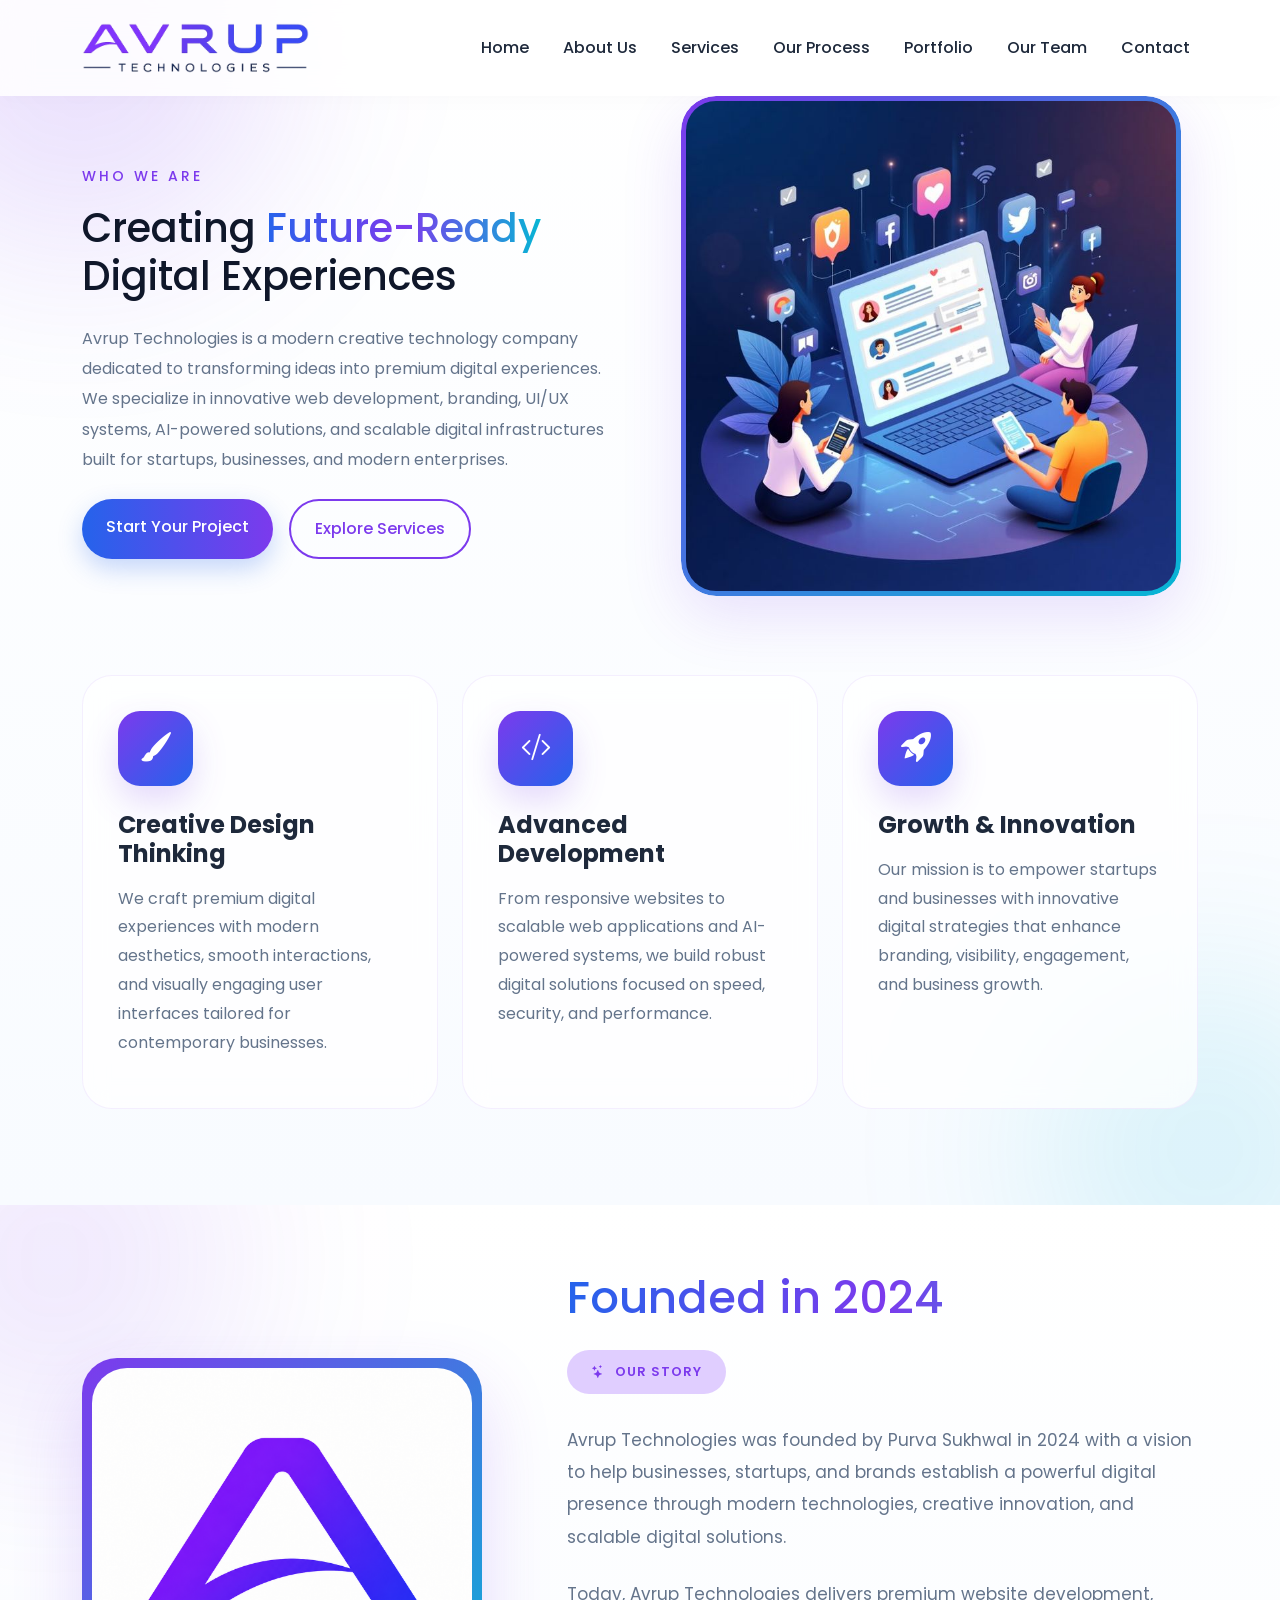
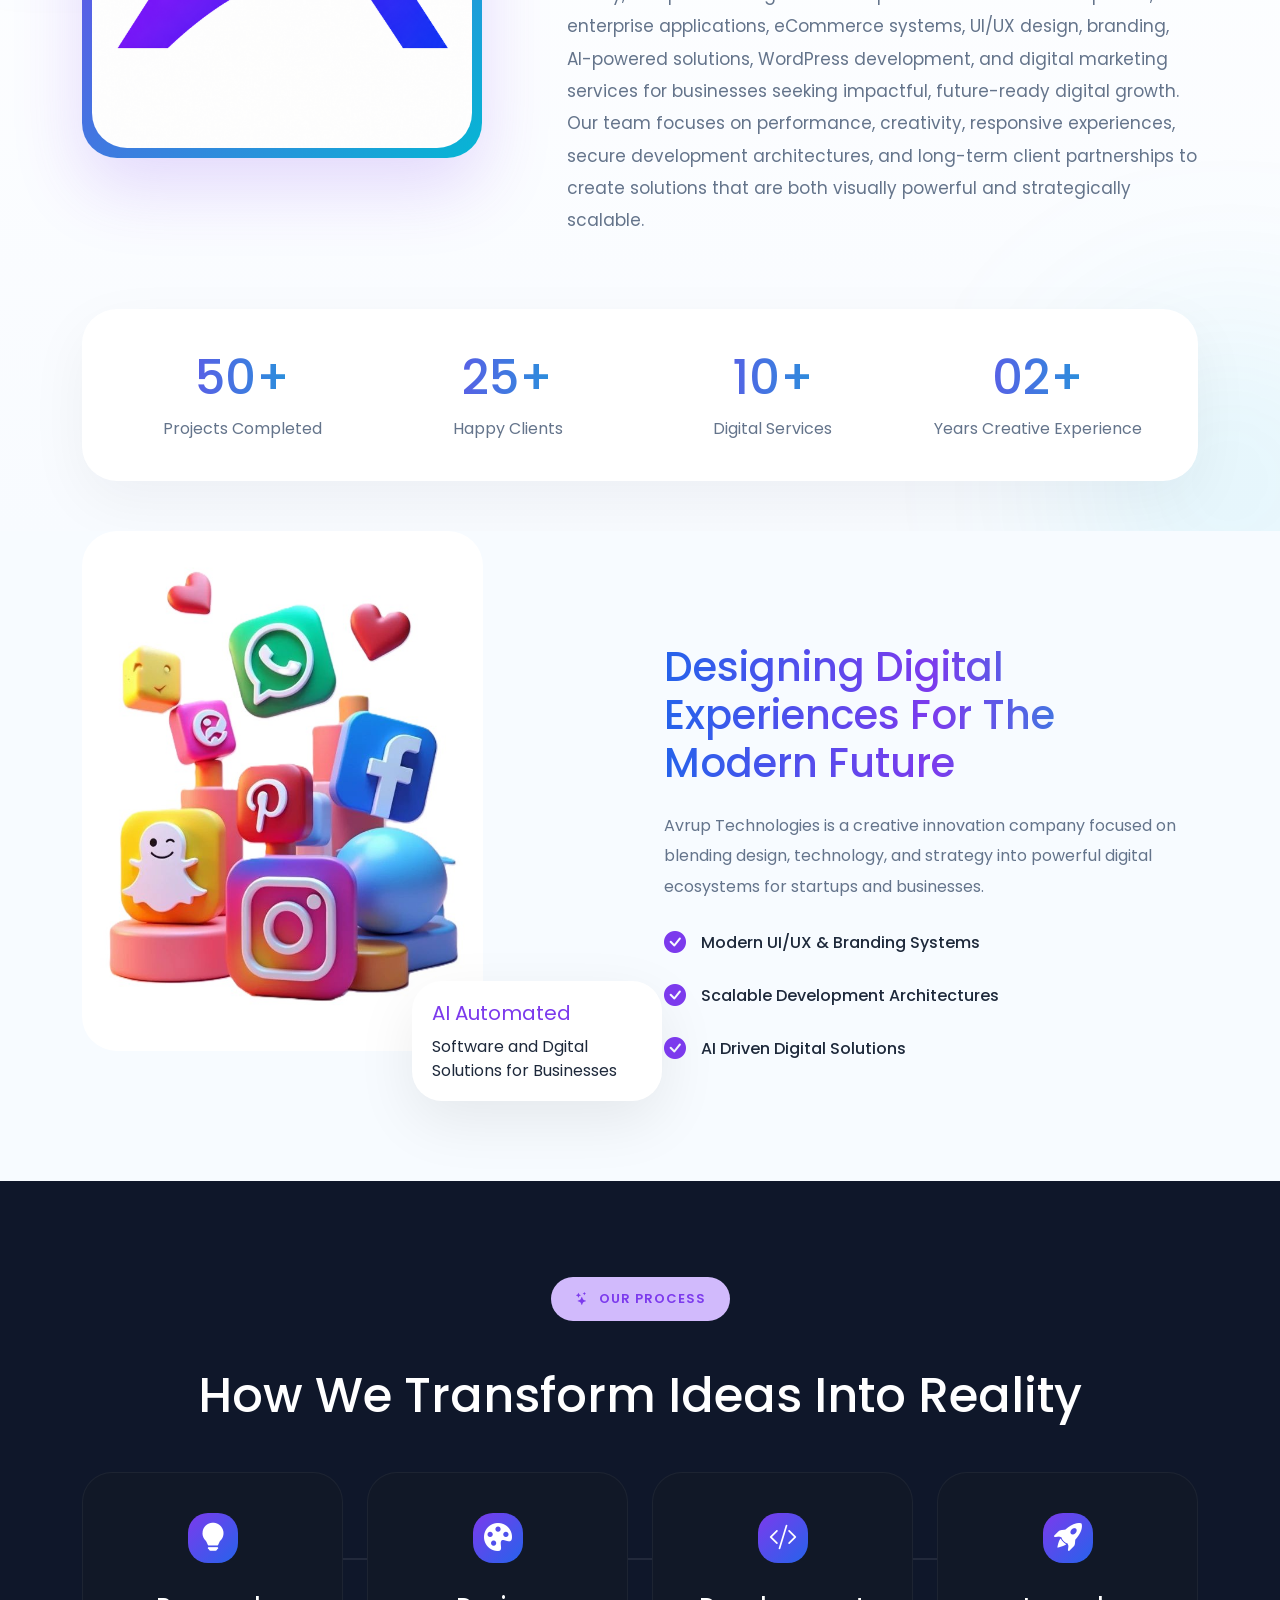
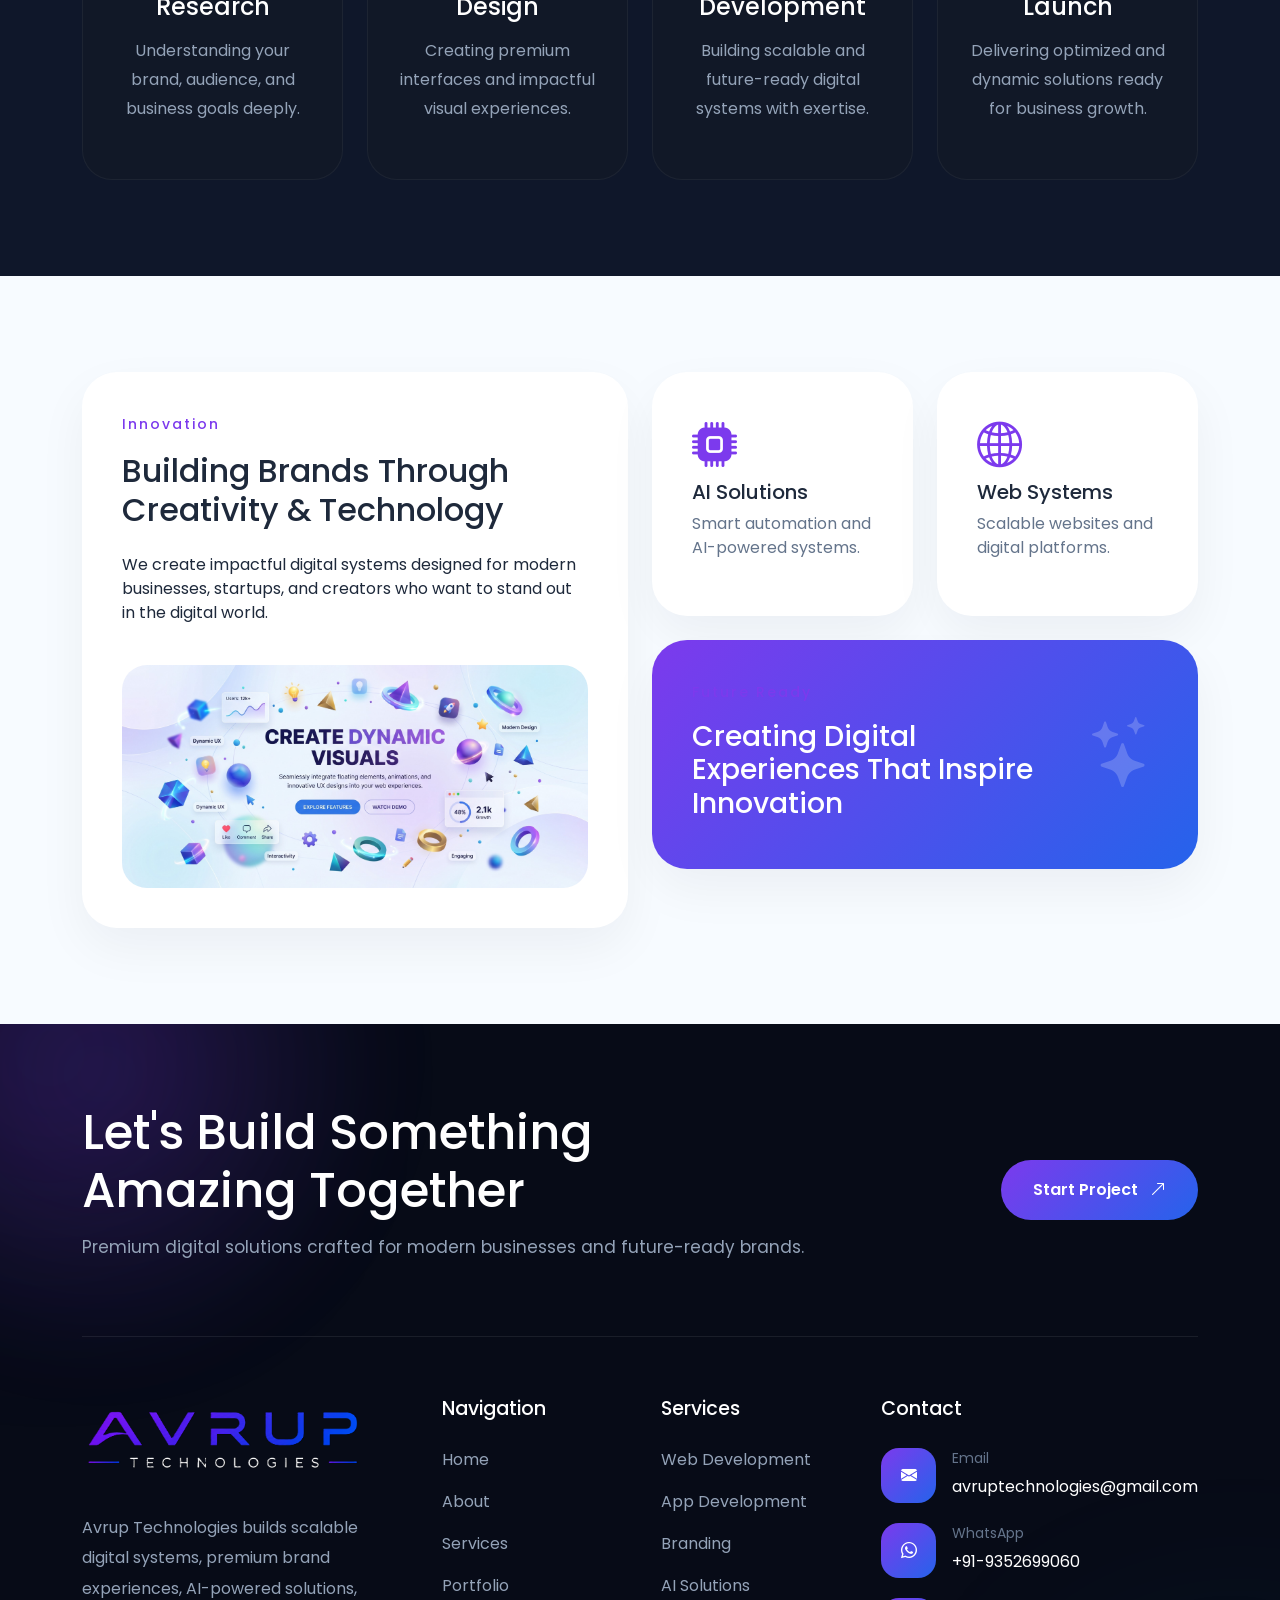
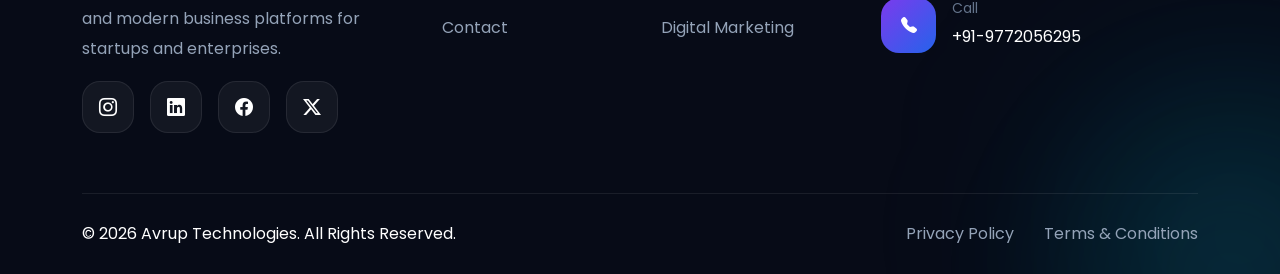
==== about us.html @ ea32b20e "First upload" ====
<!DOCTYPE html>
<html lang="en">
<head>
    <meta charset="UTF-8">
    <meta name="viewport" content="width=device-width, initial-scale=1.0">
    <title>Avrup Technologies | Creative Software & IT Solutions</title>

    <link href="https://cdn.jsdelivr.net/npm/bootstrap@5.3.3/dist/css/bootstrap.min.css" rel="stylesheet">

    <link rel="stylesheet" href="https://cdn.jsdelivr.net/npm/bootstrap-icons@1.11.3/font/bootstrap-icons.min.css">

    <link href="https://unpkg.com/aos@2.3.4/dist/aos.css" rel="stylesheet">

    <link href="https://fonts.googleapis.com/css2?family=Poppins:wght@300;400;500;600;700;800&display=swap" rel="stylesheet">
    <link href="style.css" rel="stylesheet">
</head>
<body>

<nav class="navbar navbar-expand-lg fixed-top transition-all">
    <div class="container">
        <a class="navbar-brand d-flex align-items-center gap-2" href="#home">
            <img src="assets/avrup.png" alt="Avrup Technologies Logo" class="img-fluid" style="height: 50px; width: auto;">
            <span></span>
        </a>

        <button class="navbar-toggler border-0 shadow-none" type="button" data-bs-toggle="collapse" data-bs-target="#navMenu" aria-controls="navMenu" aria-expanded="false" aria-label="Toggle navigation">
            <span class="navbar-toggler-icon"></span>
        </button>

        <div class="collapse navbar-collapse" id="navMenu">
            <ul class="navbar-nav ms-auto mb-2 mb-lg-0 alignment-center">
                <li class="nav-item"><a href="index.html" class="nav-link py-2 py-lg-0">Home</a></li>
                <li class="nav-item"><a href="about us.html" class="nav-link py-2 py-lg-0">About Us</a></li>
                <li class="nav-item"><a href="services.html" class="nav-link py-2 py-lg-0">Services</a></li>
                <li class="nav-item"><a href="our process.html" class="nav-link py-2 py-lg-0">Our Process</a></li>
                <li class="nav-item"><a href="portfolio.html" class="nav-link py-2 py-lg-0">Portfolio</a></li>
                <li class="nav-item"><a href="our team.html" class="nav-link py-2 py-lg-0">Our Team</a></li>
                <li class="nav-item"><a href="contact.html" class="nav-link py-2 py-lg-0">Contact</a></li>
            </ul>
        </div>
    </div>
</nav>

<section class="about-page-section position-relative overflow-hidden py-5">

    <!-- BACKGROUND EFFECTS -->

    <div class="about-bg-circle about-bg-1"></div>
    <div class="about-bg-circle about-bg-2"></div>

    <div class="container py-5 position-relative z-2">

        <!-- TOP SECTION -->

        <div class="row align-items-center g-5 mb-5">

            <!-- LEFT -->

            <div class="col-lg-6" data-aos="fade-right">

                <span class="about-mini-title text-uppercase"><br>
                    Who We Are
                </span>

                <h1 class="about-main-heading  mt-3 mb-4">
                    Creating
                    <span class="gradient-text">
                        Future-Ready
                    </span>
                    Digital Experiences
                </h1>

                <p class="about-main-para mb-4">
                    Avrup Technologies is a modern creative technology company dedicated to transforming ideas into premium digital experiences. We specialize in innovative web development, branding, UI/UX systems, AI-powered solutions, and scalable digital infrastructures built for startups, businesses, and modern enterprises.
                </p>

                <!-- <p class="about-main-para mb-5">
                    Our vision is to help brands establish a powerful digital presence through creativity, innovation, and strategic technology solutions that drive long-term growth and real-world impact.
                </p> -->

                <!-- BUTTONS -->

                <div class="d-flex flex-wrap gap-3">

                    <a href="#contact"
                       class="btn btn-main text-white px-4 py-3 rounded-pill">
                        Start Your Project
                    </a>

                    <a href="#services"
                       class="btn btn-outline-custom px-4 py-3 rounded-pill">
                        Explore Services
                    </a>

                </div>

            </div>

            <!-- RIGHT -->

            <div class="col-lg-6 text-center" data-aos="zoom-in">

                <div class="about-page-image-wrapper position-relative d-inline-block">

                    <!-- MAIN IMAGE -->

                    <div class="about-image-box">

                        <img src="a (6).jpg"
                         class="img-fluid about-page-main-img"
                         alt="Avrup Technologies">
                    </div>

                    <!-- FLOATING BOX -->

                    <!-- <div class="about-floating-box floating-box-1">

                        <i class="bi bi-lightning-charge-fill"></i>

                        <div>
                            <h6>Creative Innovation</h6>
                            <p>Modern Digital Systems</p>
                        </div>

                    </div>

                    <div class="about-floating-box floating-box-2">

                        <i class="bi bi-globe2"></i>

                        <div>
                            <h6>Global Vision</h6>
                            <p>Scalable Solutions</p>
                        </div>

                    </div>

                    <div class="about-floating-box floating-box-3">

                        <i class="bi bi-cpu-fill"></i>

                        <div>
                            <h6>AI Powered</h6>
                            <p>Future Technologies</p>
                        </div>

                    </div> -->

                </div>

            </div>

        </div>

        <!-- SECOND SECTION -->

        <div class="row g-4 mt-4">

            <div class="col-lg-4" data-aos="fade-up">

                <div class="about-info-card h-100">

                    <div class="about-card-icon">
                        <i class="bi bi-brush-fill"></i>
                    </div>

                    <h4 class="fw-bold mb-3">
                        Creative Design Thinking
                    </h4>

                    <p>
                        We craft premium digital experiences with modern aesthetics, smooth interactions, and visually engaging user interfaces tailored for contemporary businesses.
                    </p>

                </div>

            </div>

            <div class="col-lg-4" data-aos="fade-up" data-aos-delay="100">

                <div class="about-info-card h-100">

                    <div class="about-card-icon">
                        <i class="bi bi-code-slash"></i>
                    </div>

                    <h4 class="fw-bold mb-3">
                        Advanced Development
                    </h4>

                    <p>
                        From responsive websites to scalable web applications and AI-powered systems, we build robust digital solutions focused on speed, security, and performance.
                    </p>

                </div>

            </div>

            <div class="col-lg-4" data-aos="fade-up" data-aos-delay="200">

                <div class="about-info-card h-100">

                    <div class="about-card-icon">
                        <i class="bi bi-rocket-takeoff-fill"></i>
                    </div>

                    <h4 class="fw-bold mb-3">
                        Growth & Innovation
                    </h4>

                    <p>
                        Our mission is to empower startups and businesses with innovative digital strategies that enhance branding, visibility, engagement, and business growth.
                    </p>

                </div>

            </div>

        </div>

    </div>

</section>

<!-- =========================
   COMPANY STORY SECTION
========================= -->

<section class="company-story-section position-relative overflow-hidden">

    <!-- GLOW EFFECTS -->

    <div class="company-glow company-glow-1"></div>
    <div class="company-glow company-glow-2"></div>

    <div class="container position-relative z-2">

        <div class="row align-items-center g-5">


            <div class="col-lg-5"
                 data-aos="fade-right">

                <div class="company-story-image">

                    <img src="assets/Company Icon.png"
                         alt="Purva Sukhwal"
                         class="img-fluid">

                </div>

            </div>


            <div class="col-lg-7"
                 data-aos="fade-left">

                <h2 class="company-main-title gradient-text">

                    Founded in 2024

                </h2>

                <div class="contact-badgee">
                    <i class="bi bi-stars"></i>
                        OUR STORY
                </div>

                <p class="company-para">

                    Avrup Technologies was founded by Purva Sukhwal
                    in 2024 with a vision to help businesses,
                    startups, and brands establish a
                    powerful digital presence through
                    modern technologies, creative innovation,
                    and scalable digital solutions.

                </p>

                <p class="company-para">

                    Today, Avrup Technologies delivers
                    premium website development,
                    enterprise applications,
                    eCommerce systems, UI/UX design,
                    branding, AI-powered solutions,
                    WordPress development,
                    and digital marketing services
                    for businesses seeking impactful,
                    future-ready digital growth. Our team focuses on performance,
                    creativity, responsive experiences,
                    secure development architectures,
                    and long-term client partnerships
                    to create solutions that are both
                    visually powerful and strategically scalable.
                </p>

            </div>

        </div>


        <div class="about-stats-wrapper mt-5" data-aos="fade-up">

            <div class="row text-center g-4">

                <div class="col-md-3 col-6">

                    <div class="about-stat-box">

                        <h2>50+</h2>

                        <p>Projects Completed</p>

                    </div>

                </div>

                <div class="col-md-3 col-6">

                    <div class="about-stat-box">

                        <h2>25+</h2>

                        <p>Happy Clients</p>

                    </div>

                </div>

                <div class="col-md-3 col-6">

                    <div class="about-stat-box">

                        <h2>10+</h2>

                        <p>Digital Services</p>

                    </div>

                </div>

                <div class="col-md-3 col-6">

                    <div class="about-stat-box">

                        <h2>02+</h2>

                        <p>Years Creative Experience</p>

                    </div>

                </div>

            </div>

        </div>

    </div>

</section>

<!-- =========================
     GLASSMORPHISM STORY SECTION
========================= -->

<section class="about-story-section position-relative overflow-hidden">

    <div class="container">

        <div class="row align-items-center g-5">

            <!-- LEFT IMAGE STACK -->

            <div class="col-lg-6" data-aos="fade-right">

                <div class="story-image-layout">

                    <div class="story-img story-img-main">
                        <img src="a (4).jpg" alt="">
                    </div>

                    <!-- <div class="story-img story-img-small">
                        <img src="pic 1.png" alt="">
                    </div> -->

                    <div class="story-experience-box">
                        <h2>AI Automated</h2>
                        <p>Software and Dgital Solutions for Businesses</p>
                    </div>

                </div>

            </div>

            <!-- RIGHT CONTENT -->

            <div class="col-lg-6" data-aos="fade-left">

                <h2 class="story-heading mt-3 mb-4 gradient-text">
                    Designing Digital Experiences
                    For The Modern Future
                </h2>

                <p class="story-para mb-4">
                    Avrup Technologies is a creative innovation company focused on blending design, technology, and strategy into powerful digital ecosystems for startups and businesses.
                </p>

                <div class="story-feature-list">

                    <div class="story-feature-item">
                        <i class="bi bi-check-circle-fill"></i>
                        <span>Modern UI/UX & Branding Systems</span>
                    </div>

                    <div class="story-feature-item">
                        <i class="bi bi-check-circle-fill"></i>
                        <span>Scalable Development Architectures</span>
                    </div>

                    <div class="story-feature-item">
                        <i class="bi bi-check-circle-fill"></i>
                        <span>AI Driven Digital Solutions</span>
                    </div>

                </div>

            </div>

        </div>

    </div>

</section>



<!-- =========================
     HORIZONTAL PROCESS SECTION
========================= -->

<section class="creative-process-section py-5">

    <div class="container py-5">

        <div class="text-center mb-5">

            <div class="contact-badge">
                    <i class="bi bi-stars"></i>
                        OUR PROCESS
                </div>

            <h2 class="process-title mt-3">
                How We Transform
                Ideas Into Reality
            </h2>

        </div>

        <div class="process-horizontal-wrapper">

            <div class="process-line"></div>

            <div class="row g-4">

                <div class="col-lg-3 col-md-6">

                    <div class="process-modern-card">

                        <!-- <div class="process-number">
                            01
                        </div> -->

                        <div class="process-icon">
                            <i class="bi bi-lightbulb-fill"></i>
                        </div>

                        <h4>Research</h4>

                        <p>
                            Understanding your brand, audience, and business goals deeply.
                        </p>

                    </div>

                </div>

                <div class="col-lg-3 col-md-6">

                    <div class="process-modern-card">

                        <!-- <div class="process-number">
                            02
                        </div> -->

                        <div class="process-icon">
                            <i class="bi bi-palette-fill"></i>
                        </div>

                        <h4>Design</h4>

                        <p>
                            Creating premium interfaces and impactful visual experiences.
                        </p>

                    </div>

                </div>

                <div class="col-lg-3 col-md-6">

                    <div class="process-modern-card">

                        <!-- <div class="process-number">
                            03
                        </div> -->

                        <div class="process-icon">
                            <i class="bi bi-code-slash"></i>
                        </div>

                        <h4>Development</h4>

                        <p>
                            Building scalable and future-ready digital systems with exertise.
                        </p>

                    </div>

                </div>

                <div class="col-lg-3 col-md-6">

                    <div class="process-modern-card">

                        <!-- <div class="process-number">
                            04
                        </div> -->

                        <div class="process-icon">
                            <i class="bi bi-rocket-takeoff-fill"></i>
                        </div>

                        <h4>Launch</h4>

                        <p>
                            Delivering optimized and dynamic solutions ready for business growth.
                        </p>

                    </div>

                </div>

            </div>

        </div>

    </div>

</section>



<!-- =========================
     SPLIT BENTO SECTION
========================= -->

<section class="bento-about-section py-5 position-relative overflow-hidden">

    <div class="container py-5">

        <div class="row g-4">

            <!-- LARGE CARD -->

            <div class="col-lg-6">

                <div class="bento-large-card h-100">

                    <span class="bento-mini-title">
                        Innovation
                    </span>

                    <h2 class="mt-3 mb-4">
                        Building Brands Through Creativity & Technology
                    </h2>

                    <p>
                        We create impactful digital systems designed for modern businesses, startups, and creators who want to stand out in the digital world.
                    </p>

                    <img src="f.jpeg" class="img-fluid mt-4">

                </div>

            </div>

            <!-- SMALL GRID -->

            <div class="col-lg-6">

                <div class="row g-4">

                    <div class="col-md-6">

                        <div class="bento-small-card">

                            <i class="bi bi-cpu-fill"></i>

                            <h5>
                                AI Solutions
                            </h5>

                            <p>
                                Smart automation and AI-powered systems.
                            </p>

                        </div>

                    </div>

                    <div class="col-md-6">

                        <div class="bento-small-card">

                            <i class="bi bi-globe2"></i>

                            <h5>
                                Web Systems
                            </h5>

                            <p>
                                Scalable websites and digital platforms.
                            </p>

                        </div>

                    </div>

                    <div class="col-12">

                        <div class="bento-wide-card">

                            <div>

                                <span class="bento-mini-title">
                                    Future Ready
                                </span>

                                <h3 class="mt-3">
                                    Creating Digital Experiences That Inspire Innovation
                                </h3>

                            </div>

                            <i class="bi bi-stars"></i>

                        </div>

                    </div>

                </div>

            </div>

        </div>

    </div>

</section>

<footer class="neo-footer position-relative overflow-hidden">

    <!-- BACKGROUND -->

    <div class="neo-footer-blur blur-left"></div>
    <div class="neo-footer-blur blur-right"></div>

    <div class="container position-relative z-2">

        <!-- TOP CTA -->

        <div class="footer-top-strip">

            <div class="row align-items-center g-4">

                <div class="col-lg-8">

                    <h2>
                        Let's Build Something
                        Amazing Together
                    </h2>

                    <p>
                        Premium digital solutions crafted for modern businesses and future-ready brands.
                    </p>

                </div>

                <div class="col-lg-4 text-lg-end">

                    <a href="contact.html" class="footer-main-cta">
                        Start Project
                        <i class="bi bi-arrow-up-right"></i>
                    </a>

                </div>

            </div>

        </div>

        <!-- MAIN GRID -->

        <div class="footer-main-grid">

            <!-- BRAND -->

            <div class="footer-brand-column">

                <div class="footer-brand-logo">

                    <img src="assets/dark logo.png" alt="Avrup Technologies" class="img-fluid footer-logo"></div>

                <p class="footer-brand-text">
                    Avrup Technologies builds scalable digital systems,
                    premium brand experiences, AI-powered solutions,
                    and modern business platforms for startups and enterprises.
                </p>

                <!-- SOCIAL -->

                <div class="footer-social-row">

                    <a href="https://www.instagram.com/avruptechnologies/">
                        <i class="bi bi-instagram"></i>
                    </a>

                    <a href="https://www.linkedin.com/company/avrup-technologies/">
                        <i class="bi bi-linkedin"></i>
                    </a>

                    <a href="https://www.facebook.com/profile.php?id=61589559846465">
                        <i class="bi bi-facebook"></i>
                    </a>

                    <a href="https://x.com/Avrup_Tech">
                        <i class="bi bi-twitter-x"></i>
                    </a>

                </div>

            </div>

            <!-- LINKS -->

            <div class="footer-links-column">

                <h5>
                    Navigation
                </h5>

                <ul>

                    <li><a href="index.html">Home</a></li>
                    <li><a href="about us.html">About</a></li>
                    <li><a href="services.html">Services</a></li>
                    <li><a href="portfolio.html">Portfolio</a></li>
                    <li><a href="contact.html">Contact</a></li>

                </ul>

            </div>

            <!-- SERVICES -->

            <div class="footer-links-column">

                <h5>
                    Services
                </h5>

                <ul>

                    <li><a href="services.html">Web Development</a></li>
                    <li><a href="services.html">App Development</a></li>
                    <li><a href="services.html">Branding</a></li>
                    <li><a href="services.html">AI Solutions</a></li>
                    <li><a href="services.html">Digital Marketing</a></li>

                </ul>

            </div>

            <!-- CONTACT -->

            <div class="footer-contact-column">

                <h5>
                    Contact
                </h5>

                <div class="footer-contact-list">

                    <div class="footer-contact-row">

                        <div class="footer-contact-icon">
                            <i class="bi bi-envelope-fill"></i>
                        </div>

                        <div>

                            <small>Email</small>

                            <a href="mailto:avruptechnologies@gmail.com" style="text-decoration:none; color:white;">
                                avruptechnologies@gmail.com
                            </a>

                        </div>

                    </div>

                    <div class="footer-contact-row">

                        <div class="footer-contact-icon">
                            <i class="bi bi-whatsapp"></i>
                        </div>

                        <div>

                            <small>WhatsApp</small>

                            <a href="https://wa.me/919352699060" target="_blank" style="text-decoration:none; color:white;">
                                +91-9352699060
                            </a>

                        </div>

                    </div>

                    <div class="footer-contact-row">

                        <div class="footer-contact-icon">
                            <i class="bi bi-telephone-fill"></i>
                        </div>

                        <div>

                            <small>Call</small>

                            <a href="tel:+91-9772056295" style="text-decoration:none; color:white;">
                                +91-9772056295
                            </a>

                        </div>

                    </div>

                </div>

            </div>

        </div>

        <!-- BOTTOM -->

        <div class="footer-bottom-bar">

            <a href="index.html" style="text-decoration:none; color:white;">
                © 2026 Avrup Technologies. All Rights Reserved.
            </a>

            <div class="footer-bottom-links">

                <a href="#">
                    Privacy Policy
                </a>

                <a href="#">
                    Terms & Conditions
                </a>

            </div>

        </div>

    </div>

</footer>

<button onclick="topFunction()" id="topBtn" class="position-fixed border-0 outline-none rounded-circle text-white d-none align-items-center justify-content-center transition-all shadow" style="bottom:30px; right:30px; z-index:9999; width:55px; height:55px;">
    <i class="bi bi-arrow-up-circle-fill fs-3"></i>
</button>

<script src="https://cdn.jsdelivr.net/npm/bootstrap@5.3.3/dist/js/bootstrap.bundle.min.js"></script>
<script src="https://unpkg.com/aos@2.3.4/dist/aos.js"></script>

<script>
    // Visibility state handler logic for standard Scroll-To-Top dynamic target elements
    window.onscroll = function () {
        const btn = document.getElementById("topBtn");
        if (document.body.scrollTop > 200 || document.documentElement.scrollTop > 200) {
            btn.classList.remove("d-none");
            btn.classList.add("d-flex");
        } else {
            btn.classList.remove("d-flex");
            btn.classList.add("d-none");
        }
    };

    function topFunction() {
        window.scrollTo({
            top: 0,
            behavior: "smooth"
        });
    }

    // Initialize Animate On Scroll (AOS) Architecture Engines
    AOS.init({
        duration: 1200,
        once: true,
        offset: 100,
        easing: 'ease-in-out'
    });

    // Control dynamic shadow layout effects on layout header navigation bands during scroll operations
    window.addEventListener('scroll', function(){
        const navbar = document.querySelector('.navbar');
        if (window.scrollY > 50) {
            navbar.classList.add('shadow-lg', 'bg-white');
        } else {
            navbar.classList.remove('shadow-lg', 'bg-white');
        }
    });

    // Unified dynamic client request communication transmitter engine (formsubmit.co AJAX integration)
    const form = document.getElementById("contactForm");
    const popup = document.getElementById("successPopup");

    form.addEventListener("submit", async function(e){
        e.preventDefault();
        const formData = new FormData(form);

        try {
            const response = await fetch(form.action, {
                method: "POST",
                body: formData,
                headers: { 'Accept': 'application/json' }
            });

            if (response.ok) {
                popup.classList.add("active");
                form.reset();
                setTimeout(() => {
                    popup.classList.remove("active");
                }, 3500);
            } else {
                alert("Submission pipeline validation failure. Please test communication manually.");
            }
        } catch (error) {
            alert("Network routing connectivity error context detected.");
        }
    });
</script>

<script>
    // Auto-close Bootstrap 5 mobile navigation menu overlay when an anchor link is clicked
const navLinks = document.querySelectorAll('.nav-link');
const menuToggle = document.getElementById('navMenu');
const bsCollapse = new bootstrap.Collapse(menuToggle, { toggle: false });

navLinks.forEach((link) => {
    link.addEventListener('click', () => {
        // Only trigger collapse if the mobile hamburger toggler is currently visible
        if (window.getComputedStyle(document.querySelector('.navbar-toggler')).display !== 'none') {
            bsCollapse.hide();
        }
    });
});
</script>

</body>
</html>
---- style.css ----
/* --- Global Reset & Configuration Controls --- */
* {
    margin: 0;
    padding: 0;
    box-sizing: border-box;
    font-family: 'Poppins', sans-serif;
}

body {
    background: #f7fbff;
    overflow-x: hidden;
    color: #1e293b;
}

html {
    scroll-behavior:smooth;
}

/* --- Core Global Variable Utility Maps --- */
.max-w-2xl { max-width: 720px; }
.max-w-sm { max-width: 420px; }
.w-max { width: max-content; }
.tracking-wider { letter-spacing: 2px; }
.bg-purple { background-color: #7c3aed !important; }
.bg-cyan { background-color: #06b6d4 !important; }

.border-top-custom {
    border-top: 5px solid transparent !important;
}
.border-top-custom.border-primary { border-top-color: #2563eb !important; }
.border-top-custom.border-purple { border-top-color: #7c3aed !important; }
.border-top-custom.border-cyan { border-top-color: #06b6d4 !important; }
.border-top-custom.border-success { border-top-color: #22c55e !important; }

/* --- Navbar Modifications --- */
.navbar {
    padding: 18px 0;
    background: rgba(255, 255, 255, 0.85);
    backdrop-filter: blur(15px);
    -webkit-backdrop-filter: blur(15px);
    box-shadow: 0 5px 20px rgba(0,0,0,0.02);
    transition: all 0.4s ease-in-out;
}

.navbar-brand span {
    font-size: 26px;
    font-weight: 600;
    color: #2563eb;
}

.nav-link {
    color: #1e293b !important;
    font-weight: 500;
    margin-left: 18px;
    transition: color 0.3s ease;
}

.nav-link:hover {
    color: #7c3aed !important;
}

.mouse-glow{
    position:absolute;
    width:500px;
    height:500px;
    background:radial-gradient(circle,rgba(124,58,237,0.25),transparent 70%);
    border-radius:50%;
    pointer-events:none;
    z-index:0;
    filter:blur(40px);
    transition:transform 0.15s linear;
}

.btn-main,
.ultra-btn{
    position:relative;
    overflow:hidden;
    transition:all .4s ease;
}

.btn-main::before,
.ultra-btn::before{
    content:'';
    position:absolute;
    top:0;
    left:-120%;
    width:100%;
    height:100%;
    background:rgba(255,255,255,0.3);
    transform:skewX(-30deg);
    transition:0.7s;
}

.btn-main:hover::before,
.ultra-btn:hover::before{
    left:120%;
}

.btn-main:hover,
.ultra-btn:hover{
    transform:translateY(-5px);
    box-shadow:0 15px 40px rgba(124,58,237,0.4);
}

#scrollBar{
    position:fixed;
    top:0;
    left:0;
    width:0%;
    height:4px;
    background:linear-gradient(to right,#7c3aed,#06b6d4);
    z-index:99999;
}

.premium-footer{
    background:#060816;
    padding:120px 0 40px;
    position:relative;
}

.footer-grid{
    position:absolute;
    inset:0;
    background-image:
        linear-gradient(rgba(255,255,255,0.03) 1px, transparent 1px),
        linear-gradient(90deg, rgba(255,255,255,0.03) 1px, transparent 1px);
    background-size:50px 50px;
    mask-image:radial-gradient(circle at center, black 40%, transparent 100%);
}

.footer-logo{
    font-size:2rem;
    font-weight:500;
    font-weight:500;
    background:linear-gradient(to right,#7c3aed,#06b6d4);
    -webkit-background-clip:text;
    -webkit-text-fill-color:transparent;
}

.footer-desc{
    color:rgba(255,255,255,0.7);
    line-height:1.8;
    margin-top:20px;
}

.footer-links{
    list-style:none;
    padding:0;
}

.footer-links li{
    margin-bottom:14px;
}

.footer-links a{
    color:rgba(255,255,255,0.7);
    text-decoration:none;
    transition:0.4s;
}

.footer-links a:hover{
    color:#fff;
    padding-left:8px;
}

.footer-socials{
    display:flex;
    gap:15px;
}

.footer-socials a{
    width:50px;
    height:50px;
    border-radius:50%;
    background:rgba(255,255,255,0.06);
    display:flex;
    align-items:center;
    justify-content:center;
    color:white;
    font-size:1.2rem;
    transition:0.4s;
}

.footer-socials a:hover{
    transform:translateY(-8px) rotate(8deg);
    background:linear-gradient(135deg,#7c3aed,#06b6d4);
    box-shadow:0 10px 30px rgba(124,58,237,0.5);
}

.footer-bottom{
    border-top:1px solid rgba(255,255,255,0.08);
    padding-top:25px;
    color:rgba(255,255,255,0.5);
}

.particles{
    position:fixed;
    inset:0;
    pointer-events:none;
    z-index:-1;
    background-image:
        radial-gradient(#7c3aed 1px, transparent 1px),
        radial-gradient(#06b6d4 1px, transparent 1px);

    background-size:80px 80px;
    animation: particleMove 20s linear infinite;
    opacity:0.15;
}

@keyframes particleMove{
    from{
        transform:translateY(0);
    }
    to{
        transform:translateY(-120px);
    }
}

.parallax-section{
    position:relative;
    overflow:hidden;
    will-change:transform;
    transition:transform 0.1s linear;
}

/* --- Hero Architecture Specifications --- */
.hero {
    min-height: 100vh;
    padding-top: 100px;
    background: linear-gradient(135deg, #eff6ff, #ffffff, #f5f3ff);
}

.hero::before {
    content: '';
    position: absolute;
    width: 600px;
    height: 600px;
    background: #ba93fd;
    border-radius: 50%;
    top: -200px;
    right: -150px;
    opacity: 0.2;
    z-index: 0;
    animation: float 6s infinite ease-in-out;
}

.hero::after {
    content: '';
    position: absolute;
    width: 400px;
    height: 400px;
    background: #c4b5fd;
    border-radius: 50%;
    bottom: -150px;
    left: -100px;
    opacity: 0.2;
    z-index: 0;
    animation: float 8s infinite ease-in-out;
}

.main-hero-img {
    width: 35%;
    max-width: 500px;
    height: auto;
}

.hero-image::before {
    content: '';
    position: absolute;
    width: 120px;
    height: 120px;
    border: 2px dashed #8825eb;
    border-radius: 50%;
    top: -30px;
    right: -20px;
    animation: rotateShape 12s linear infinite;
    opacity: 0.4;
    z-index: 1;
}

.gradient-text{
    background: linear-gradient(270deg,#7c3aed,#06b6d4,#7c3aed);
    background-size: 400% 400%;
    -webkit-background-clip:text;
    -webkit-text-fill-color:transparent;
    animation: gradientMove 6s ease infinite;
}

@keyframes gradientMove{
    0%{
        background-position:0% 50%;
    }
    50%{
        background-position:100% 50%;
    }
    100%{
        background-position:0% 50%;
    }
}

.service-card,
.ultra-card,
.design-card{
    transition: all 0.5s ease;
    transform-style: preserve-3d;
}

.service-card:hover,
.ultra-card:hover,
.design-card:hover{
    transform: translateY(-15px) scale(1.03);
    box-shadow: 0 25px 60px rgba(124,58,237,0.25);
}

section{
    animation: sectionFade 1.2s ease;
}

@keyframes sectionFade{
    from{
        opacity:0;
        transform:translateY(40px);
    }
    to{
        opacity:1;
        transform:translateY(0);
    }
}


/* --- Typography Highlight Utility Frameworks --- */
.gradient-text {
    background: linear-gradient(90deg, #2563eb, #7c3aed, #06b6d4);
    -webkit-background-clip: text;
    -webkit-text-fill-color: transparent;
    background-clip: text;
}

/* --- Core Interaction Structural Components --- */
.btn-main {
    background: linear-gradient(90deg, #2563eb, #7c3aed);
    border: none;
    padding: 15px 35px;
    border-radius: 50px;
    font-weight: 500;
    transition: transform 0.3s ease, box-shadow 0.3s ease;
    box-shadow: 0 10px 25px rgba(37,99,235,0.25);
}

.btn-main:hover {
    transform: translateY(-3px);
    box-shadow: 0 12px 30px rgba(37,99,235,0.4);
}

.btn-outline-custom {
    border: 2px solid #7c3aed;
    padding: 13px 35px;
    border-radius: 50px;
    color: #7c3aed;
    font-weight: 500;
    background: transparent;
    transition: all 0.3s ease;
}

.btn-outline-custom:hover {
    background: #7c3aed;
    color: white !important;
}

#topBtn {
    background: linear-gradient(135deg, #2563eb, #7c3aed);
    box-shadow: 0 6px 20px rgba(124, 58, 237, 0.3);
    transition: all 0.3s ease-in-out;
}

#topBtn:hover {
    transform: translateY(-5px) scale(1.05);
    box-shadow: 0 10px 25px rgba(124, 58, 237, 0.5);
}

/* --- Continuous Velocity Marquee System Loop Layouts --- */
.hero-bottom-marquee {
    background: linear-gradient(90deg, #7c3aed, #2563eb, #9333ea);
    z-index: 10;
}

.hero-bottom-track span {
    color: white;
    font-size: 16px;
    font-weight: 600;
    margin-right: 70px;
    white-space: nowrap;
    letter-spacing: 1px;
}

/* --- Unified Card and Panel Layout Elements --- */
.about-box, .contact-box {
    background: white;
    border-radius: 35px;
    box-shadow: 0 10px 40px rgba(0,0,0,0.04);
}

.about-img {
    border-radius: 25px;
    max-height: 400px;
    object-fit: cover;
}

.service-card {
    background: white;
    border-radius: 30px;
    transition: transform 0.4s ease, box-shadow 0.4s ease;
    box-shadow: 0 10px 40px rgba(0,0,0,0.04);
    height: 100%;
}

.service-card:hover {
    transform: translateY(-10px);
    box-shadow: 0 15px 45px rgba(37,99,235,0.1);
}

.service-icon {
    width: 70px;
    height: 70px;
    display: flex;
    align-items: center;
    justify-content: center;
    border-radius: 20px;
    background: linear-gradient(135deg, #2563eb, #7c3aed);
    color: white;
    font-size: 30px;
}

/* --- Competitive Grid Feature Competency Panels --- */
.ultra-why-section {
    background: linear-gradient(180deg, #ffffff, #f8fbff);
}

.blur-circle {
    position: absolute;
    border-radius: 50%;
    filter: blur(90px);
    opacity: 0.12;
    z-index: 0;
}

.blur-one { width: 300px; height: 300px; background: #7c3aed; top: -50px; left: -50px; }
.blur-two { width: 350px; height: 350px; background: #2563eb; bottom: -50px; right: -50px; }

.ultra-subtitle {
    color: #7c3aed;
    font-size: 13px;
    letter-spacing: 4px;
    font-weight: 600;
}

.ultra-card {
    background: rgba(255, 255, 255, 0.8);
    backdrop-filter: blur(10px);
    -webkit-backdrop-filter: blur(10px);
    border: 1px solid rgba(255, 255, 255, 0.6);
    border-radius: 30px;
    box-shadow: 0 10px 35px rgba(0,0,0,0.03);
    transition: all 0.4s ease;
    height: 100%;
}

.ultra-card:hover {
    transform: translateY(-8px);
    box-shadow: 0 15px 40px rgba(37,99,235,0.1);
}

.ultra-icon {
    width: 60px;
    height: 60px;
    border-radius: 18px;
    background: linear-gradient(135deg, #7c3aed, #2563eb);
    display: flex;
    align-items: center;
    justify-content: center;
    color: white;
    font-size: 24px;
}

.ultra-number {
    font-size: 48px;
    font-weight: 500;
    color: rgba(124, 58, 237, 0.06);
    line-height: 1;
}

.ultra-cta {
    border-radius: 30px;
    background: white;
    box-shadow: 0 10px 35px rgba(0,0,0,0.04);
}

.ultra-title{
    font-size: 40px;
    font-weight: 500;
}

.ultra-btn {
    display: inline-flex;
    align-items: center;
    padding: 16px 32px;
    border-radius: 50px;
    background: linear-gradient(90deg, #7c3aed, #2563eb);
    font-weight: 600;
    box-shadow: 0 10px 25px rgba(124, 58, 237, 0.2);
    transition: transform 0.3s ease;
}

.ultra-btn:hover {
    transform: translateY(-3px);
}

/* --- Image Architecture Portfolio Elements --- */
.portfolio-card {
    height: 280px;
}

.portfolio-overlay {
    inset: 0;
    background: linear-gradient(to top, rgba(15, 23, 42, 0.85), rgba(15, 23, 42, 0.1));
    opacity: 0;
    transition: opacity 0.4s ease;
}

.portfolio-card:hover .portfolio-overlay {
    opacity: 1;
}

/* --- Optimized Zig-Zag Dynamic Grid System Templates --- */
.team-mini-title {
    color: #7c3aed;
    font-size: 13px;
    letter-spacing: 4px;
    font-weight: 600;
}

.team-zigzag-img {
    width: 280px;
    height: 340px;
    border-radius: 24px;
    overflow: hidden;
}

.team-zigzag-img img {
    width: 100%;
    height: 100%;
    object-fit: cover;
}

.team-zigzag-content span {
    background: rgba(124, 58, 237, 0.06);
}

/* --- High Fidelity Input Field Form Wrappers --- */
.contact-form-modern .form-control {
    padding: 16px 16px 16px 48px;
    border: 1px solid #e2e8f0;
    background: #f8fafc;
    transition: all 0.3s ease;
}

.contact-form-modern .form-control:focus {
    background: white;
    border-color: #2563eb;
    box-shadow: 0 0 0 4px rgba(37,99,235,0.1);
}

.contact-link {
    background: #f8fafc;
    border: 1px solid #f1f5f9;
    transition: all 0.3s ease;
}

.contact-link:hover {
    transform: translateX(5px);
    background: white;
    box-shadow: 0 10px 25px rgba(37,99,235,0.05);
}

/* --- Dynamic Success Notification Overlay Context Elements --- */
.success-popup {
    inset: 0;
    background: rgba(15, 23, 42, 0.4);
    backdrop-filter: blur(4px);
    -webkit-backdrop-filter: blur(4px);
    opacity: 0;
    visibility: hidden;
    transition: all 0.3s ease-in-out;
    z-index: 10000;
}

.success-popup.active {
    opacity: 1;
    visibility: visible;
}

/* --- Global Functional Animation Directives --- */
@keyframes float {
    0%, 100% { transform: translateY(0px); }
    50% { transform: translateY(20px); }
}

@keyframes rotateShape {
    from { transform: rotate(0deg); }
    to { transform: rotate(360deg); }
}

@keyframes heroMarquee {
    0% { transform: translateX(0); }
    100% { transform: translateX(-50%); }
}

.hero-bottom-track {
    animation: heroMarquee 25s linear infinite;
}

/* --- Viewport Media Query Configuration Breakpoints --- */
@media (max-width: 991.98px) {
    .hero { min-height: auto; padding-top: 140px; padding-bottom: 60px; }
    .main-hero-img { width: 70%; margin-top: 20px; }
    .nav-link { margin-left: 0; }
    .alignment-center { text-align: center; }
}

@media (max-width: 575.98px) {
    .btn-main, .btn-outline-custom { width: 100%; }
    .team-zigzag-img { width: 100%; height: 300px; }
}

/* --- High-Fidelity Design Portfolio Component Styles --- */
.portfolio-filter-menu .filter-btn {
    border: 1px solid #e2e8f0;
    color: #64748b;
    padding: 10px 24px;
    font-size: 14px;
    font-weight: 500;
    border-radius: 50px;
    background: transparent;
    transition: all 0.3s ease-in-out;
}

.portfolio-filter-menu .filter-btn:hover,
.portfolio-filter-menu .filter-btn.active {
    background: linear-gradient(90deg, #7c3aed, #2563eb);
    color: white !important;
    border-color: transparent;
    box-shadow: 0 8px 20px rgba(124, 58, 237, 0.15);
}

.design-card {
    height: 100%;
    transition: transform 0.4s cubic-bezier(0.16, 1, 0.3, 1), box-shadow 0.4s ease;
    border: 1px solid rgba(0, 0, 0, 0.03);
    display: flex;
    flex-direction: column;
}

.design-card:hover {
    transform: translateY(-8px) scale(1.01);
    box-shadow: 0 20px 40px rgba(37, 99, 235, 0.08) !important;
}

/* Portrait Viewport Optimization Constraints (Standardized 4:5 Visual Aspect Ratio Grid) */
.design-img-wrapper {
    width: 100%;
    height: 310px;
    background-color: #f1f5f9;
}

.design-img-wrapper img {
    transition: transform 0.6s cubic-bezier(0.16, 1, 0.3, 1);
}

.design-card:hover .design-img-wrapper img {
    transform: scale(1.06);
}

.design-content {
    flex-grow: 1;
    display: flex;
    flex-direction: column;
    justify-content: space-between;
    background: white;
}

.design-badge {
    backdrop-filter: blur(8px);
    -webkit-backdrop-filter: blur(8px);
    background: rgba(255, 255, 255, 0.9) !important;
    font-size: 11px;
    letter-spacing: 0.5px;
}

/* Smooth Interactive Layout Filter Switching Transition Speeds */
.portfolio-item {
    transition: all 0.4s cubic-bezier(0.16, 1, 0.3, 1);
}

.portfolio-item.fade-out {
    opacity: 0;
    transform: scale(0.9);
    position: absolute;
    visibility: hidden;
    pointer-events: none;
}

/* =========================
   PREMIUM PARALLAX EFFECTS
========================= */

.parallax-section{
    position:relative;
    overflow:hidden;
    will-change:transform;
}

/* Floating Glow Backgrounds */

.parallax-section::before{
    content:'';
    position:absolute;
    width:500px;
    height:500px;
    border-radius:50%;
    background:radial-gradient(circle,
    rgba(124,58,237,0.12),
    transparent 70%);
    top:-150px;
    right:-120px;
    animation:floatingGlow 8s ease-in-out infinite alternate;
    z-index:0;
}

.parallax-section::after{
    content:'';
    position:absolute;
    width:400px;
    height:400px;
    border-radius:50%;
    background:radial-gradient(circle,
    rgba(6,182,212,0.10),
    transparent 70%);
    bottom:-150px;
    left:-100px;
    animation:floatingGlow2 10s ease-in-out infinite alternate;
    z-index:0;
}

@keyframes floatingGlow{
    from{
        transform:translateY(0px) translateX(0px);
    }
    to{
        transform:translateY(40px) translateX(-30px);
    }
}

@keyframes floatingGlow2{
    from{
        transform:translateY(0px) translateX(0px);
    }
    to{
        transform:translateY(-50px) translateX(40px);
    }
}

/* Keep content above glow */

.parallax-section .container{
    position:relative;
    z-index:2;
}

/* =========================
   PREMIUM CARDS
========================= */

.service-card,
.design-card{
    transition:
    transform .5s ease,
    box-shadow .5s ease;
    transform-style:preserve-3d;
    border:1px solid rgba(255,255,255,0.08);
}

.service-card:hover,
.design-card:hover{
    transform:
    translateY(-15px)
    scale(1.03);
    box-shadow:
    0 20px 60px rgba(124,58,237,0.18);
}

/* Image Zoom */

.design-img-wrapper{
    overflow:hidden;
}

.design-img-wrapper img{
    transition:transform 1s ease;
}

.design-card:hover img{
    transform:scale(1.12);
}

/* Floating Icons */

.service-icon,
.ultra-icon{
    animation:floatIcon 4s ease-in-out infinite;
}

@keyframes floatIcon{
    0%{
        transform:translateY(0px);
    }
    50%{
        transform:translateY(-10px);
    }
    100%{
        transform:translateY(0px);
    }
}

/* =========================
   BEAUTIFUL FOOTER
========================= */

footer{
    background:#070b17 !important;
    position:relative;
    overflow:hidden;
}

footer::before{
    content:'';
    position:absolute;
    width:600px;
    height:600px;
    background:
    radial-gradient(circle,
    rgba(124,58,237,0.18),
    transparent 70%);
    top:-250px;
    left:-200px;
    filter:blur(40px);
}

footer::after{
    content:'';
    position:absolute;
    width:500px;
    height:500px;
    background:
    radial-gradient(circle,
    rgba(6,182,212,0.12),
    transparent 70%);
    bottom:-250px;
    right:-200px;
    filter:blur(40px);
}

footer .container{
    position:relative;
    z-index:2;
}

/* Footer Links */

.footer-links a{
    transition:all .4s ease;
}

.footer-links a:hover{
    color:white !important;
    padding-left:10px;
}

/* Social Icons */

.social-icons a{
    transition:all .4s ease !important;
}

.social-icons a:hover{
    transform:
    translateY(-8px)
    rotate(6deg);
    background:
    linear-gradient(135deg,#7c3aed,#06b6d4) !important;

    box-shadow:
    0 10px 30px rgba(124,58,237,0.35);
}

/* =========================
   BUTTON EFFECTS
========================= */

.btn-main,
.ultra-btn{
    position:relative;
    overflow:hidden;
}

.btn-main::before,
.ultra-btn::before{
    content:'';
    position:absolute;
    top:0;
    left:-120%;
    width:100%;
    height:100%;
    background:rgba(255,255,255,0.25);
    transform:skewX(-25deg);
    transition:.7s;
}

.btn-main:hover::before,
.ultra-btn:hover::before{
    left:120%;
}

.btn-main:hover,
.ultra-btn:hover{
    transform:translateY(-5px);
    box-shadow:
    0 15px 40px rgba(124,58,237,0.35);
}

/* =========================
   SCROLL BAR
========================= */

#scrollBar{
    position:fixed;
    top:0;
    left:0;
    width:0%;
    height:4px;
    background:
    linear-gradient(to right,#7c3aed,#06b6d4);
    z-index:999999;
}

/* =========================
   PARTICLES BACKGROUND
========================= */

.particles{
    position:fixed;
    inset:0;
    pointer-events:none;
    z-index:-1;

    background-image:
    radial-gradient(#7c3aed 1px, transparent 1px),
    radial-gradient(#06b6d4 1px, transparent 1px);

    background-size:80px 80px;

    animation:particleMove 20s linear infinite;

    opacity:0.08;
}

@keyframes particleMove{
    from{
        transform:translateY(0);
    }
    to{
        transform:translateY(-120px);
    }
}

/* HERO IMAGE */

.hero-image{
    position:relative;
}

/* MAIN IMAGE */

.main-hero-img{
    position:relative;
    z-index:5;
}

/* FLOATING SHAPES */

.floating-shape{
    position:absolute;
    z-index:2;
    animation:floatShape 4s ease-in-out infinite;
    pointer-events:none;
}

/* RIGHT BOTTOM */

.shape-1{
    width:150px;
    right:-90px;
    bottom:20px;
    animation-delay:0s;
}

/* CENTER BOTTOM */

.shape-2{
    width:150px;
    bottom:-30px;
    left:45%;
    transform:translateX(-50%);
    animation-delay:1s;
}

/* TOP LEFT */

.shape-3{
    width:200px;
    top:-20px;
    left:-95px;
    animation-delay:2s;
}



/* MOBILE */

@media(max-width:768px){

    .shape-1{
        width:70px;
        right:-10px;
        bottom:20px;
    }

    .shape-2{
        width:60px;
        bottom:-15px;
    }

    .shape-3{
        width:60px;
        bottom: -10px;
        left:0;
    }

}

/* SECTION */

section{
    position:relative;
    overflow:hidden;
}

/* FLOAT CONTAINER */

.floating-elements{
    position:absolute;
    inset:0;
    pointer-events:none;
    z-index:1;
}

/* FLOAT ELEMENT */

.float-circle{
    position:absolute;
    border-radius:50%;
    background:linear-gradient(
        135deg,
        rgba(124,58,237,0.18),
        rgba(37,99,235,0.12)
    );

    backdrop-filter:blur(10px);

    animation:floatMove 6s ease-in-out infinite;
}

/* DIFFERENT ELEMENTS */

.circle-1{
    width:140px;
    height:140px;
    top:10%;
    right:-40px;
}

.circle-2{
    width:90px;
    height:90px;
    bottom:15%;
    left:-20px;
    animation-delay:2s;
}

.circle-3{
    width:60px;
    height:60px;
    bottom:30%;
    right:20%;
    animation-delay:1s;
}

/* FLOATING ANIMATION */

@keyframes floatMove{

    0%{
        transform:translateY(0px);
    }

    50%{
        transform:translateY(-20px);
    }

    100%{
        transform:translateY(0px);
    }

}

/* MOBILE */

@media(max-width:768px){

    .circle-1{
        width:90px;
        height:90px;
    }

    .circle-2{
        width:60px;
        height:60px;
    }

    .circle-3{
        width:40px;
        height:40px;
    }

}

.float-circle::before{
    content:'';
    position:absolute;
    inset:0;
    border-radius:50%;
    border:1px solid rgba(255,255,255,0.2);
}

/* =========================
   MODERN ABOUT SECTION
========================= */

.about-modern-section{
    background:
    linear-gradient(
        180deg,
        #ffffff,
        #f8fbff
    );
}

/* GLOW EFFECTS */

.about-glow{
    position:absolute;
    border-radius:50%;
    filter:blur(90px);
    z-index:0;
}

.about-glow-1{
    width:350px;
    height:350px;
    background:rgba(124,58,237,0.15);
    top:-120px;
    left:-120px;
}

.about-glow-2{
    width:300px;
    height:300px;
    background:rgba(6,182,212,0.12);
    bottom:-100px;
    right:-100px;
}

/* TEXT */

.about-heading{
    font-size:3rem;
    line-height:1.2;
    color:#0f172a;
}

.about-para{
    color:#64748b;
    line-height:1.9;
    font-size:16px;
    max-width:95%;
}

/* STATS */

.about-stat-card{
    background:rgba(255,255,255,0.7);
    backdrop-filter:blur(12px);

    border:1px solid rgba(124,58,237,0.08);

    padding:10px;
    border-radius:24px;

    transition:0.4s ease;
}

.about-stat-card:hover{

    transform:translateY(-8px);

    background:white;

    box-shadow:
    0 15px 40px rgba(124,58,237,0.10);
}

.about-stat-card p{
    color:#64748b;
    font-size:15px;
}

/* IMAGE */

.about-image-wrapper{
    position:relative;
}

.about-main-img{

    max-width:415px;
    border-radius:32px;

    padding:5px;
}

.about-imagee{

    max-width:350px;
    border-radius:32px;

    padding:3px;

    background:
    linear-gradient(
        135deg,
        #9ca4e6,
        #ddb2e5
    );

    box-shadow:
    0 25px 60px rgba(124,58,237,0.18);
}

/* FLOATING CARDS */

.floating-card{

    position:absolute;

    background:rgba(255,255,255,0.9);

    backdrop-filter:blur(14px);

    border-radius:20px;

    padding:15px 18px;

    display:flex;
    align-items:center;
    gap:15px;

    box-shadow:
    0 15px 40px rgba(15,23,42,0.08);

    animation:floatCard 5s ease-in-out infinite;
}

.floating-card i{

    width:50px;
    height:50px;

    border-radius:15px;

    display:flex;
    align-items:center;
    justify-content:center;

    background:
    linear-gradient(
        135deg,
        #7c3aed,
        #2563eb
    );

    color:white;
    font-size:20px;
}

.floating-card h6{
    margin:0;
    font-weight:500;
    color:#0f172a;
}

.floating-card p{
    margin:0;
    font-size:13px;
    color:#64748b;
}

/* CARD POSITIONS */

.floating-card-1{
    top:5%;
    left:-100px;
}

.floating-card-2{
    bottom:15%;
    right:-70px;
    animation-delay:1s;
}

.floating-card-3{
    bottom:-50px;
    left:-30%;
    animation-delay:2s;
}

/* FLOAT ANIMATION */

@keyframes floatCard{

    0%{
        transform:translateY(0px);
    }

    50%{
        transform:translateY(-12px);
    }

    100%{
        transform:translateY(0px);
    }

}

/* MOBILE */

@media(max-width:991px){

    .about-heading{
        font-size:2.3rem;
    }

    .about-main-img{
        max-width:100%;
    }

    .floating-card{
        transform:scale(.85);
    }

    .floating-card-1{
        left:0;
    }

    .floating-card-2{
        right:0;
    }

}

@media(max-width:768px){

    .floating-card{
        display:none;
    }

    .about-heading{
        font-size:2rem;
    }

}

/* =========================
   ABOUT PAGE SECTION
========================= */

.about-page-section{
    background:
    linear-gradient(
        180deg,
        #ffffff,
        #f8fbff
    );
}

/* BACKGROUND EFFECTS */

.about-bg-circle{
    position:absolute;
    border-radius:50%;
    filter:blur(90px);
    z-index:0;
}

.about-bg-1{
    width:400px;
    height:400px;
    background:rgba(124,58,237,0.15);
    top:-150px;
    left:-120px;
}

.about-bg-2{
    width:350px;
    height:350px;
    background:rgba(6,182,212,0.12);
    bottom:-120px;
    right:-100px;
}

/* TEXT */

.about-mini-title{
    color:#7c3aed;
    font-size:14px;
    font-weight:500;
    letter-spacing:3px;
}

.about-main-heading{
    font-size:45spx;
    line-height:1.2;
    color:#0f172a;
}

.about-main-para{
    color:#64748b;
    line-height:1.9;
    font-size:16px;
}

/* IMAGE */

.about-page-image-wrapper{
    position:relative;
}

.about-page-main-img{

    max-width:500px;

    border-radius:35px;

    padding:5px;

    background:
    linear-gradient(
        135deg,
        #7c3aed,
        #06b6d4
    );

    box-shadow:
    0 30px 70px rgba(124,58,237,0.18);
}

/* FLOATING BOXES */

.about-floating-box{

    position:absolute;

    background:rgba(255,255,255,0.88);

    backdrop-filter:blur(15px);

    border-radius:20px;

    padding:16px 18px;

    display:flex;
    align-items:center;
    gap:15px;

    box-shadow:
    0 20px 50px rgba(15,23,42,0.08);

    animation:floatBox 5s ease-in-out infinite;
}

.about-floating-box i{

    width:55px;
    height:55px;

    border-radius:16px;

    display:flex;
    align-items:center;
    justify-content:center;

    background:
    linear-gradient(
        135deg,
        #7c3aed,
        #2563eb
    );

    color:white;
    font-size:22px;
}

.about-floating-box h6{
    margin:0;
    font-weight:500;
    color:#0f172a;
}

.about-floating-box p{
    margin:0;
    color:#64748b;
    font-size:13px;
}

.floating-box-1{
    top:10%;
    left:-70px;
}

.floating-box-2{
    bottom:18%;
    right:-70px;
    animation-delay:1s;
}

.floating-box-3{
    bottom:-25px;
    left:20%;
    animation-delay:2s;
}

/* INFO CARDS */

.about-info-card{

    background:rgba(255,255,255,0.75);

    backdrop-filter:blur(12px);

    border-radius:30px;

    padding:35px;

    border:1px solid rgba(124,58,237,0.08);

    transition:0.4s ease;
}

.about-info-card:hover{

    transform:translateY(-10px);

    background:white;

    box-shadow:
    0 20px 50px rgba(124,58,237,0.10);
}

.about-card-icon{

    width:75px;
    height:75px;

    border-radius:22px;

    display:flex;
    align-items:center;
    justify-content:center;

    margin-bottom:25px;

    background:
    linear-gradient(
        135deg,
        #7c3aed,
        #2563eb
    );

    color:white;
    font-size:30px;

    box-shadow:
    0 15px 35px rgba(124,58,237,0.20);
}

.about-info-card p{
    color:#64748b;
    line-height:1.8;
}

/* STATS */

.about-stats-wrapper{

    background:white;

    border-radius:35px;

    padding:40px;

    box-shadow:
    0 20px 60px rgba(15,23,42,0.05);
}

.about-stat-box h2{

    font-size:3rem;

    font-weight:500;

    margin-bottom:10px;

    background:
    linear-gradient(
        90deg,
        #7c3aed,
        #06b6d4
    );

    -webkit-background-clip:text;
    -webkit-text-fill-color:transparent;
}

.about-stat-box p{
    color:#64748b;
    margin:0;
}

/* FLOAT */

@keyframes floatBox{

    0%{
        transform:translateY(0px);
    }

    50%{
        transform:translateY(-12px);
    }

    100%{
        transform:translateY(0px);
    }

}

/* MOBILE */

@media(max-width:991px){

    .about-main-heading{
        font-size:2.5rem;
    }

    .about-page-main-img{
        max-width:100%;
    }

    .about-floating-box{
        transform:scale(.85);
    }

    .floating-box-1{
        left:0;
    }

    .floating-box-2{
        right:0;
    }

}

@media(max-width:768px){

    .about-floating-box{
        display:none;
    }

    .about-main-heading{
        font-size:2rem;
    }

    .about-stats-wrapper{
        padding:25px;
    }

}

/* =========================
   STORY SECTION
========================= */

.story-image-layout{
    position:relative;
    height:650px;
}

.story-img{
    position:absolute;
    overflow:hidden;
    border-radius:35px;
}

.story-img img{
    width:100%;
    height:100%;
    object-fit:cover;
}

.story-img-main{
    width:75%;
    height:520px;
    left:0;
    top:0;
}

.story-img-small{
    width:45%;
    height:260px;
    right:0;
    bottom:40px;
    border:8px solid white;
}

.story-experience-box{
    width: 250px;
    height: 120px;
    position:absolute;
    left:330px;
    bottom:80px;
    background:white;
    padding:20px;
    border-radius:30px;
    box-shadow:0 20px 60px rgba(0,0,0,0.08);
}

.story-experience-box h2{
    font-size:20px;
    font-weight:400;
    margin-bottom:10px;
    color:#7c3aed;
}

.story-heading{
    font-size:40px;
    font-weight:500;
    line-height:1.2;
}

.story-para{
    color:#64748b;
    line-height:1.9;
}

.story-feature-item{
    display:flex;
    align-items:center;
    gap:15px;
    margin-bottom:20px;
    font-weight:500;
}

.story-feature-item i{
    color:#7c3aed;
    font-size:22px;
}

/* =========================
   PROCESS SECTION
========================= */

.creative-process-section{
    background:#0f172a;
}

.process-title{
    color:white;
    font-size:3rem;
    font-weight:500;
}

.process-horizontal-wrapper{
    position:relative;
}

.process-line{
    position:absolute;
    top:110px;
    left:0;
    width:100%;
    height:2px;
    background:rgba(255,255,255,0.08);
}

.process-modern-card{
    position:relative;
    background:#111827;
    border:1px solid rgba(255,255,255,0.05);
    border-radius:30px;
    padding:40px 30px;
    text-align:center;
    z-index:2;
    transition:.4s ease;
}

.process-modern-card:hover{
    transform:translateY(-10px);
    border-color:#7c3aed;
}

.process-number{
    position:absolute;
    top:0px;
    right:-80px;
    color:rgba(255,255,255,0.08);
    font-size:3rem;
    font-weight:500;
}

.process-icon{
    width:90px;
    height:90px;
    border-radius:50%;
    margin:auto;
    margin-bottom:30px;
    display:flex;
    align-items:center;
    justify-content:center;
    background:linear-gradient(135deg,#7c3aed,#06b6d4);
    color:white;
    font-size:35px;
}

.process-modern-card h4{
    color:white;
    margin-bottom:15px;
}

.process-modern-card p{
    color:#94a3b8;
    line-height:1.8;
}

/* =========================
   BENTO SECTION
========================= */

.bento-large-card,
.bento-small-card,
.bento-wide-card{

    background:white;

    border-radius:35px;

    padding:40px;

    height:100%;

    box-shadow:
    0 20px 50px rgba(15,23,42,0.05);

    transition:.4s ease;
}

.bento-large-card:hover,
.bento-small-card:hover,
.bento-wide-card:hover{

    transform:translateY(-10px);
}

.bento-large-card img{
    border-radius:25px;
}

.bento-mini-title{
    color:#7c3aed;
    font-size:14px;
    font-weight:500;
    letter-spacing:2px;
}

.bento-small-card i{
    font-size:45px;
    color:#7c3aed;
    margin-bottom:25px;
}

.bento-small-card p{
    color:#64748b;
}

.bento-wide-card{
    display:flex;
    justify-content:space-between;
    align-items:center;
    background:linear-gradient(135deg,#7c3aed,#2563eb);
    color:white;
}

.bento-wide-card i{
    font-size:70px;
    opacity:.2;
}

/* MOBILE */

@media(max-width:768px){

    .story-image-layout{
        height:auto;
    }

    .story-img,
    .story-img-small{
        position:relative;
        width:100%;
        height:auto;
        margin-bottom:20px;
    }

    .story-experience-box{
        position:relative;
        left:auto;
        bottom:auto;
        margin-top:20px;
    }

    .process-line{
        display:none;
    }

    .story-heading,
    .process-title{
        font-size:2rem;
    }

}

/* =========================
   MODERN SERVICES SECTION
========================= */

.modern-services-section{
    background:
    linear-gradient(
        180deg,
        #ffffff,
        #f8fbff
    );
}

/* GLOW */

.service-glow{
    position:absolute;
    border-radius:50%;
    filter:blur(100px);
    z-index:0;
}

.glow-1{
    width:350px;
    height:350px;
    background:rgba(124,58,237,0.12);
    top:-120px;
    left:-100px;
}

.glow-2{
    width:320px;
    height:320px;
    background:rgba(6,182,212,0.10);
    bottom:-100px;
    right:-100px;
}

/* TOP */

.service-top-content{
    max-width:750px;
}

.service-main-title{
    font-size:3.2rem;
    font-weight: 500px;
    line-height:1.2;
    color:#0f172a;
}

.service-top-para{
    color:#64748b;
    line-height:1.9;
    font-size:17px;
}

/* CARD */

.modern-service-card{

    position:relative;

    height:100%;

    padding:40px;

    border-radius:35px;

    background:
    rgba(255,255,255,0.75);

    backdrop-filter:blur(12px);

    border:
    1px solid rgba(124,58,237,0.08);

    transition:.5s ease;

    overflow:hidden;
}

.modern-service-card::before{

    content:'';

    position:absolute;

    width:250px;
    height:250px;

    background:
    radial-gradient(circle,
    rgba(124,58,237,0.08),
    transparent 70%);

    top:-120px;
    right:-120px;

    transition:.5s ease;
}

.modern-service-card:hover{

    transform:
    translateY(-12px);

    background:white;

    box-shadow:
    0 25px 60px rgba(124,58,237,0.12);
}

.modern-service-card:hover::before{

    transform:scale(1.3);
}

/* TOP */

.service-card-top{

    display:flex;
    justify-content:space-between;
    align-items:center;

    margin-bottom:30px;
}

/* ICON */

.service-card-icon{

    width:80px;
    height:80px;

    border-radius:24px;

    display:flex;
    align-items:center;
    justify-content:center;

    background:
    linear-gradient(
        135deg,
        #7c3aed,
        #2563eb
    );

    color:white;

    font-size:32px;

    box-shadow:
    0 15px 35px rgba(124,58,237,0.22);

    animation:serviceFloat 4s ease-in-out infinite;
}

/* NUMBER */

.service-number{

    font-size:3rem;

    font-weight:500;

    color:rgba(124,58,237,0.08);
}

/* TEXT */

.modern-service-card h4{

    font-weight:500;

    margin-bottom:20px;

    color:#0f172a;
}

.modern-service-card p{

    color:#64748b;

    line-height:1.9;

    margin-bottom:30px;
}

/* LINK */

.service-link{

    display:inline-flex;
    align-items:center;
    gap:10px;

    text-decoration:none;

    color:#7c3aed;

    font-weight:600;

    transition:.4s ease;
}

.service-link i{
    transition:.4s ease;
}

.service-link:hover i{
    transform:translateX(6px);
}

/* FLOAT */

@keyframes serviceFloat{

    0%{
        transform:translateY(0px);
    }

    50%{
        transform:translateY(-10px);
    }

    100%{
        transform:translateY(0px);
    }

}

/* MOBILE */

@media(max-width:768px){

    .service-main-title{
        font-size:2rem;
    }

    .modern-service-card{
        padding:30px;
    }

}

/* =========================
   HERO SECTION
========================= */

.services-hero-section{
    min-height:100vh;
    background:#060816;
    position:relative;
}

.hero-grid{
    position:absolute;
    inset:0;

    background-image:
    linear-gradient(rgba(255,255,255,0.04) 1px, transparent 1px),
    linear-gradient(90deg, rgba(255,255,255,0.04) 1px, transparent 1px);

    background-size:60px 60px;
}

.services-tag{

    display:inline-block;

    padding:12px 22px;

    border-radius:50px;

    background:rgba(255,255,255,0.08);

    color:white;

    font-size:14px;

    letter-spacing:2px;
}

.services-hero-title{

    font-size:4.5rem;

    line-height:1.1;

    font-weight:500;

    color:white;
}

.services-hero-para{

    color:#94a3b8;

    line-height:1.9;

    font-size:17px;

    max-width:650px;
}

/* VISUAL */

.services-hero-visual{
    position:relative;
    height:550px;
}

.hero-circle{

    position:absolute;

    width:420px;
    height:420px;

    border-radius:50%;

    background:
    radial-gradient(circle,
    rgba(124,58,237,0.35),
    transparent 70%);

    top:50%;
    left:50%;

    transform:translate(-50%,-50%);
}

.hero-service-card{

    position:absolute;

    width:220px;

    background:rgba(255,255,255,0.08);

    backdrop-filter:blur(15px);

    border:1px solid rgba(255,255,255,0.08);

    padding:30px;

    border-radius:30px;

    display:flex;
    flex-direction:column;
    align-items:center;

    gap:20px;

    color:white;

    animation:floatCard 5s ease-in-out infinite;
}

.hero-service-card i{
    font-size:50px;
}

.card-1{
    top:0;
    left:0;
}

.card-2{
    top:35%;
    right:0;
    animation-delay:1s;
}

.card-3{
    bottom:0;
    left:20%;
    animation-delay:2s;
}

/* =========================
   PREMIUM GRID
========================= */

.premium-services-grid{
    background:#f8fbff;
}

.service-big-card,
.service-side-card,
.service-wide-card{

    background:white;

    border-radius:15px;

    padding:45px;

    height:100%;

    box-shadow:
    0 20px 50px rgba(15,23,42,0.05);

    transition:.5s ease;
}

.service-big-card:hover,
.service-side-card:hover,
.service-wide-card:hover{

    transform:translateY(-12px);

    box-shadow:
    0 30px 70px rgba(124,58,237,0.12);
}

.service-category{

    color:#7c3aed;

    font-size:14px;

    font-weight:500;

    letter-spacing:2px;
}

.service-big-card h2,
.service-wide-card h2{

    font-size:2.5rem;

    font-weight:500;

    line-height:1.2;
}

.service-big-card p,
.service-wide-card p,
.service-side-card p{

    color:#64748b;

    line-height:1.9;
}

.service-tags{
    display:flex;
    flex-wrap:wrap;
    gap:12px;
}

.service-tags span{

    padding:12px 20px;

    border-radius:50px;

    background:#f3f4f6;

    font-size:14px;

    font-weight:600;
}

.service-big-icon,
.wide-card-icon{

    width:170px;
    height:170px;

    border-radius:40px;

    margin:auto;

    display:flex;
    align-items:center;
    justify-content:center;

    background:
    linear-gradient(135deg,#7c3aed,#06b6d4);

    color:white;

    font-size:70px;
}

.side-icon{

    width:90px;
    height:90px;

    border-radius:24px;

    display:flex;
    align-items:center;
    justify-content:center;

    margin-bottom:30px;

    background:
    linear-gradient(135deg,#7c3aed,#2563eb);

    color:white;

    font-size:36px;
}

/* =========================
   STACK SECTION
========================= */

.service-stack-section{
    background:#060816;
}

.stack-main-title{
    color:white;
    font-size:3.5rem;
    font-weight:500;
}

.service-stack-wrapper{
    margin-top:60px;
}

.stack-service-item{

    display:flex;
    justify-content:space-between;
    align-items:center;

    padding:40px 0;

    border-bottom:
    1px solid rgba(255,255,255,0.08);

    transition:.4s ease;
}

.stack-service-item:hover{
    transform:translateX(15px);
}

.stack-left{
    display:flex;
    align-items:center;
    gap:30px;
}

.stack-number{

    font-size:4rem;

    font-weight:500;

    color:rgb(119, 0, 255);
}

.stack-left h4{

    color:white;

    font-size:25px;

    font-weight:500;
}

.stack-right{
    max-width:450px;
}

.stack-right p{
    color:#ffffff;
    line-height:1.9;
}

/* FLOAT */

@keyframes floatCard{

    0%{
        transform:translateY(0px);
    }

    50%{
        transform:translateY(-15px);
    }

    100%{
        transform:translateY(0px);
    }

}

/* MOBILE */

@media(max-width:991px){

    .services-hero-title{
        font-size:3rem;
    }

    .stack-service-item{
        flex-direction:column;
        align-items:flex-start;
        gap:20px;
    }

}

@media(max-width:768px){

    .services-hero-title,
    .stack-main-title{
        font-size:2rem;
    }

    .hero-service-card{
        width:160px;
        padding:20px;
    }

    .service-big-card,
    .service-side-card,
    .service-wide-card{
        padding:30px;
    }

}

/* =========================
   LIGHT HERO SECTION
========================= */

.services-hero-light{

    padding:30px;

    min-height:100vh;

    background:
    linear-gradient(
        180deg,
        #ffffff,
        #f8fbff
    );

    position:relative;
}

/* BLUR */

.hero-light-blur{

    position:absolute;

    border-radius:50%;

    filter:blur(100px);

    z-index:0;
}

.blur-one{

    width:400px;
    height:400px;

    background:
    rgba(124,58,237,0.12);

    top:-150px;
    left:-120px;
}

.blur-two{

    width:350px;
    height:350px;

    background:
    rgba(6,182,212,0.10);

    bottom:-100px;
    right:-100px;
}

/* TAG */

.hero-light-tag{

    display:inline-block;

    padding:12px 24px;

    border-radius:50px;

    background:
    rgba(124,58,237,0.08);

    color:#7c3aed;

    font-size:14px;

    font-weight:500;

    letter-spacing:2px;
}

/* TITLE */

.hero-light-title{

    font-size:38px;

    line-height:1.1;

    font-weight:500;

    color:#0f172a;
}

/* PARA */

.hero-light-para{

    color:#64748b;

    line-height:1.9;

    font-size:17px;

    max-width:650px;
}

/* STATS */

.hero-stats-wrapper{

    display:flex;

    gap:40px;
}

.hero-stat-item h3{

    font-size:2rem;

    font-weight:500;

    margin-bottom:5px;

    color:#7c3aed;
}

.hero-stat-item p{
    color:#64748b;
}

/* VISUAL */

.hero-light-visual{
    position:relative;
    height:600px;
}

/* MAIN CARD */

.main-visual-card{

    position:absolute;

    top:50%;
    left:50%;

    transform:translate(-50%,-50%);

    width:420px;

    background:
    rgba(255,255,255,0.75);

    backdrop-filter:blur(15px);

    border:
    1px solid rgba(124,58,237,0.08);

    border-radius:35px;

    padding:40px;

    box-shadow:
    0 30px 70px rgba(15,23,42,0.08);
}

.visual-card-top{

    display:flex;
    align-items:center;
    gap:15px;

    margin-bottom:30px;
}

.visual-icon{

    width:65px;
    height:65px;

    border-radius:20px;

    display:flex;
    align-items:center;
    justify-content:center;

    background:
    linear-gradient(135deg,#7c3aed,#06b6d4);

    color:white;

    font-size:28px;
}

.main-visual-card h3{

    font-size:25px;

    font-weight:500;

    margin-bottom:20px;

    line-height:1.3;
}

.main-visual-card p{

    color:#64748b;

    line-height:1.9;

    margin-bottom:35px;
}

/* PROGRESS */

.visual-progress-item{
    margin-bottom:20px;
}

.visual-progress-item span{

    display:block;

    margin-bottom:10px;

    font-weight:600;
}

.progress{

    height:10px;

    border-radius:20px;

    background:#edf2f7;
}

.progress-bar{

    background:
    linear-gradient(90deg,#7c3aed,#06b6d4);

    border-radius:20px;
}

/* FLOAT CARDS */

.floating-light-card{

    position:absolute;

    padding:20px 28px;

    background:white;

    border-radius:24px;

    display:flex;
    align-items:center;
    gap:15px;

    box-shadow:
    0 20px 50px rgba(15,23,42,0.08);

    font-weight:600;

    animation:floatLight 5s ease-in-out infinite;
}

.floating-light-card i{

    width:50px;
    height:50px;

    border-radius:15px;

    display:flex;
    align-items:center;
    justify-content:center;

    background:
    linear-gradient(135deg,#7c3aed,#2563eb);

    color:white;
}

.card-a{
    top:20px;
    left:0;
}

.card-b{
    right:0;
    top:180px;
    animation-delay:1s;
}

.card-c{
    left:40px;
    bottom:30px;
    animation-delay:2s;
}

/* FLOAT */

@keyframes floatLight{

    0%{
        transform:translateY(0px);
    }

    50%{
        transform:translateY(-12px);
    }

    100%{
        transform:translateY(0px);
    }

}

/* MOBILE */

@media(max-width:991px){

    .hero-light-title{
        font-size:3rem;
    }

    .main-visual-card{
        width:100%;
        position:relative;
        transform:none;
        left:auto;
        top:auto;
    }

}

@media(max-width:768px){

    .hero-light-title{
        font-size:2.2rem;
    }

    .hero-stats-wrapper{
        gap:20px;
    }

    .floating-light-card{
        display:none;
    }

}

/* =========================
   NEXT GEN SERVICES
========================= */

.next-services-section{

    background:
    linear-gradient(
        180deg,
        #ffffff,
        #f8fbff
    );
}

/* NOISE */

.services-noise{

    position:absolute;
    inset:0;

    opacity:.03;

    background-image:
    radial-gradient(#000 1px, transparent 1px);

    background-size:22px 22px;
}

/* TITLE */

.services-mini-badge{

    display:inline-block;

    padding:12px 24px;

    border-radius:50px;

    background:
    rgba(124,58,237,0.08);

    color:#7c3aed;

    font-size:14px;

    font-weight:500;

    letter-spacing:2px;
}

.next-services-title{

    font-size:40px;

    font-weight:500;

    line-height:1.2;

    color:#0f172a;
}

.next-services-para{

    max-width:750px;

    color:#64748b;

    line-height:1.9;

    font-size:17px;
}

/* LAYOUT */

.services-modern-layout{

    display:grid;

    grid-template-columns:
    1.4fr 1fr;

    gap:20px;
}

.services-right-grid{

    display:grid;

    gap:30px;
}

/* BOX */

.service-modern-box{

    position:relative;

    background:
    rgba(255,255,255,0.75);

    backdrop-filter:blur(14px);

    border-radius:35px;

    padding:20px;

    overflow:hidden;

    border:
    1px solid rgba(124,58,237,0.08);

    transition:.5s ease;
}

.service-modern-box::before{

    content:'';

    position:absolute;

    width:300px;
    height:300px;

    border-radius:50%;

    background:
    radial-gradient(circle,
    rgba(124,58,237,0.08),
    transparent 70%);

    top:-150px;
    right:-120px;

    transition:.5s ease;
}

.service-modern-box:hover{

    transform:
    translateY(-12px);

    box-shadow:
    0 30px 70px rgba(124,58,237,0.12);

    background:white;
}

.service-modern-box:hover::before{
    transform:scale(1.4);
}

/* LARGE */

.large-box{
    min-height:100%;
}

/* TOP */

.service-modern-top{

    display:flex;
    justify-content:space-between;
    align-items:center;

    margin-bottom:35px;
}

.service-modern-top span{

    font-size:3rem;

    font-weight:500;

    color:rgba(124,58,237,0.08);
}

/* ICON */

.modern-service-icon{

    width:60px;
    height:60px;

    border-radius:28px;

    display:flex;
    align-items:center;
    justify-content:center;

    background:
    linear-gradient(
        135deg,
        #7c3aed,
        #2563eb
    );

    color:white;

    font-size:38px;

    box-shadow:
    0 15px 35px rgba(124,58,237,0.20);
}

.small-icon{

    width: 60px;
    height:60px;

    font-size:30px;
}

/* TEXT */

.service-modern-box h2{

    font-size:30px;

    font-weight:500;

    line-height:1.2;

    margin-bottom:25px;

    color:#0f172a;
}

.service-modern-box h3{

    font-size:1.8rem;

    font-weight:500;

    margin-bottom:20px;

    color:#0f172a;
}

.service-modern-box p{

    color:#64748b;

    line-height:1.9;
}

/* TAGS */

.modern-service-tags{

    display:flex;
    flex-wrap:wrap;

    gap:14px;

    margin-top:35px;
}

.modern-service-tags span{

    padding:12px 22px;

    border-radius:50px;

    background:#f3f4f6;

    color:#334155;

    font-size:14px;

    font-weight:600;
}

/* FULL WIDTH */

.full-width-box{

    grid-column:1/-1;
}

/* BRANDING GRID */

.branding-features-grid{

    display:grid;

    grid-template-columns:
    repeat(2,1fr);

    gap:20px;
}

.branding-mini-card{

    padding:30px 20px;

    border-radius:24px;

    text-align:center;

    background:
    rgba(124,58,237,0.05);

    border:
    1px solid rgba(124,58,237,0.08);

    font-weight:600;

    transition:.4s ease;
}

.branding-mini-card:hover{

    background:
    linear-gradient(
        135deg,
        #7c3aed,
        #2563eb
    );

    color:white;

    transform:translateY(-8px);
}

/* MOBILE */

@media(max-width:991px){

    .services-modern-layout{
        grid-template-columns:1fr;
    }

    .next-services-title{
        font-size:2.5rem;
    }

}

@media(max-width:768px){

    .next-services-title{
        font-size:2rem;
    }

    .service-modern-box{
        padding:30px;
    }

    .service-modern-box h2{
        font-size:2rem;
    }

    .branding-features-grid{
        grid-template-columns:1fr;
    }

}

/* =========================
   NEO FOOTER
========================= */

.neo-footer{

    background:
    linear-gradient(
        180deg,
        #070b18,
        #050816
    );

    padding-top:80px;

    position:relative;

    overflow:hidden;
}

/* BLUR */

.neo-footer-blur{

    position:absolute;

    border-radius:50%;

    filter:blur(120px);

    z-index:0;
}

.blur-left{

    width:300px;
    height:300px;

    background:
    rgba(124,58,237,0.18);

    top:-120px;
    left:-100px;
}

.blur-right{

    width:280px;
    height:280px;

    background:
    rgba(6,182,212,0.15);

    bottom:-100px;
    right:-100px;
}

/* TOP STRIP */

.footer-top-strip{

    padding-bottom:60px;

    margin-bottom:60px;

    border-bottom:
    1px solid rgba(255,255,255,0.08);
}

.footer-top-strip h2{

    color:white;

    font-size:3rem;

    font-weight:500;

    line-height:1.2;
}

.footer-top-strip p{

    color:#94a3b8;

    margin-top:15px;

    font-size:17px;
}

/* BUTTON */

.footer-main-cta{

    display:inline-flex;

    align-items:center;

    gap:12px;

    padding:18px 32px;

    border-radius:50px;

    text-decoration:none;

    background:
    linear-gradient(
        135deg,
        #7c3aed,
        #2563eb
    );

    color:white;

    font-weight:600;

    transition:.4s ease;
}

.footer-main-cta:hover{

    transform:
    translateY(-5px);

    color:white;
}

/* GRID */

.footer-main-grid{

    display:grid;

    grid-template-columns:
    1.5fr .8fr .8fr 1fr;

    gap:60px;

    padding-bottom:60px;
}

/* BRAND */

.footer-brand-logo{

    font-size:2.6rem;

    font-weight:500;

    line-height:1.1;

    background:
    linear-gradient(
        90deg,
        #ffffff,
        #c4b5fd,
        #67e8f9
    );

    -webkit-background-clip:text;
    -webkit-text-fill-color:transparent;
}

.footer-brand-text{

    color:#94a3b8;

    line-height:1.9;

    margin-top:30px;

    max-width:500px;
}

/* SOCIAL */

.footer-social-row{

    display:flex;

    gap:16px;

    margin-top: 0px;
}

.footer-social-row a{

    width:52px;
    height:52px;

    border-radius:18px;

    display:flex;
    align-items:center;
    justify-content:center;

    background:
    rgba(255,255,255,0.05);

    border:
    1px solid rgba(255,255,255,0.08);

    color:white;

    font-size:18px;

    transition:.4s ease;
}

.footer-social-row a:hover{

    transform:
    translateY(-6px);

    background:
    linear-gradient(
        135deg,
        #7c3aed,
        #2563eb
    );
}

/* LINKS */

.footer-links-column h5,
.footer-contact-column h5{

    color:white;

    font-size:1.2rem;

    margin-bottom:28px;

    font-weight:500;
}

.footer-links-column ul{

    list-style:none;

    padding:0;
    margin:0;
}

.footer-links-column li{
    margin-bottom:18px;
}

.footer-links-column a{

    color:#94a3b8;

    text-decoration:none;

    transition:.4s ease;
}

.footer-links-column a:hover{

    color:white;

    padding-left:6px;
}

/* CONTACT */

.footer-contact-list{

    display:flex;

    flex-direction:column;

    gap:20px;
}

.footer-contact-row{

    display:flex;

    gap:16px;
}

.footer-contact-icon{

    width:55px;
    height:55px;

    border-radius:18px;

    display:flex;
    align-items:center;
    justify-content:center;

    background:
    linear-gradient(
        135deg,
        #7c3aed,
        #2563eb
    );

    color:white;

    flex-shrink:0;
}

.footer-contact-row small{

    display:block;

    color:#64748b;

    margin-bottom:6px;
}

.footer-contact-row span{

    color:white;

    line-height:1.6;
}

/* BOTTOM */

.footer-bottom-bar{

    padding:28px 0;

    border-top:
    1px solid rgba(255,255,255,0.08);

    display:flex;
    justify-content:space-between;
    align-items:center;

    flex-wrap:wrap;

    gap:20px;
}

.footer-bottom-bar p{

    margin:0;

    color:#94a3b8;
}

.footer-bottom-links{

    display:flex;

    gap:30px;
}

.footer-bottom-links a{

    color:#94a3b8;

    text-decoration:none;

    transition:.4s ease;
}

.footer-bottom-links a:hover{
    color:white;
}

/* MOBILE */

@media(max-width:991px){

    .footer-main-grid{

        grid-template-columns:
        1fr 1fr;
    }

}

@media(max-width:768px){

    .footer-main-grid{

        grid-template-columns:
        1fr;

        gap:50px;
    }

    .footer-top-strip h2{
        font-size:2rem;
    }

    .footer-bottom-bar{
        flex-direction:column;
        align-items:flex-start;
    }

}

/* MODERN CONTACT HERO */

.contact-page-hero{
    position:relative;
    padding:90px 0 40px;
    overflow:hidden;
    background:
    radial-gradient(circle at top left,
    rgba(124,58,237,0.12),
    transparent 35%),

    radial-gradient(circle at bottom right,
    rgba(37,99,235,0.10),
    transparent 35%),

    #ffffff;
}

/* GLASS CARD */

.contact-main-wrapper{
    position:relative;
    padding:40px;
    border-radius:40px;

    background:rgba(255,255,255,0.72);

    backdrop-filter:blur(25px);

    border:1px solid rgba(124,58,237,0.08);

    box-shadow:
    0 20px 60px rgba(15,23,42,0.08),
    inset 0 1px 0 rgba(255,255,255,0.7);

    overflow:hidden;
}

/* FLOATING GLOW */

.contact-main-wrapper::before{
    content:'';

    position:absolute;

    width:350px;
    height:350px;

    background:rgba(124,58,237,0.12);

    border-radius:50%;

    top:-120px;
    right:-120px;

    filter:blur(60px);

    animation:floatGlow 6s ease-in-out infinite;
}

/* LEFT CONTENT */

.contact-content{
    position:relative;
    z-index:2;
}

/* MINI LABEL */

.contact-badge{
    display:inline-flex;
    align-items:center;
    gap:10px;

    padding:12px 24px;

    border-radius:60px;

    background:rgb(209, 186, 252);

    color:#7c3aed;

    font-size:13px;
    font-weight:600;

    letter-spacing:1px;

    margin-bottom:30px;
}

.contact-badgee{
    display:inline-flex;
    align-items:center;
    gap:10px;

    padding:12px 24px;

    border-radius:60px;

    background:rgba(217, 195, 255, 0.813);

    color:#7c3aed;

    font-size:13px;
    font-weight:600;

    letter-spacing:1px;

    margin-bottom:30px;
}

/* MAIN TITLE */

.contact-title{
    font-size:45px;
    line-height:1.08;
    font-weight:400;

    color:#0f172a;

    margin-bottom:30px;
}

/* GRADIENT TEXT */

.contact-title span{
    background:linear-gradient(
        90deg,
        #7c3aed,
        #2563eb
    );

    -webkit-background-clip:text;
    -webkit-text-fill-color:transparent;
}

/* DESCRIPTION */

.contact-description{
    font-size:18px;
    line-height:1.9;

    color:#64748b;

    max-width:620px;

    margin-bottom:50px;
}

/* CONTACT INFO */

.contact-info-grid{
    display:grid;

    grid-template-columns:repeat(2,1fr);

    gap:22px;
}

/* BOX */

.contact-info-box{
    position:relative;

    padding:24px;

    border-radius:26px;

    background:white;

    border:1px solid rgba(124,58,237,0.08);

    transition:0.4s;

    overflow:hidden;
}

.contact-info-box:hover{
    transform:translateY(-8px);

    box-shadow:
    0 20px 40px rgba(124,58,237,0.10);
}

/* ICON */

.contact-info-box i{
    width:58px;
    height:58px;

    display:flex;
    align-items:center;
    justify-content:center;

    border-radius:18px;

    background:linear-gradient(
        135deg,
        #7c3aed,
        #2563eb
    );

    color:white;

    font-size:24px;

    margin-bottom:18px;
}

/* SMALL */

.contact-info-box small{
    display:block;

    color:#94a3b8;

    font-size:13px;

    margin-bottom:6px;
}

/* TEXT */

.contact-info-box h6{
    font-size:17px;
    font-weight:600;

    color:#0f172a;

    margin:0;

    line-height:1.6;
}

/* RIGHT SIDE */

.contact-side-visual{
    position:relative;
    z-index:2;

    display:flex;
    justify-content:center;
    align-items:center;

    height:100%;
}

/* FLOATING CIRCLE */

.contact-visual-circle{
    width:420px;
    height:420px;

    border-radius:50%;

    background:linear-gradient(
        135deg,
        rgba(124,58,237,0.15),
        rgba(37,99,235,0.12)
    );

    position:relative;

    display:flex;
    align-items:center;
    justify-content:center;

    animation:floatCircle 6s ease-in-out infinite;
}

/* INNER GLASS */

.contact-inner-glass{
    width:280px;
    height:280px;

    border-radius:50%;

    backdrop-filter:blur(20px);

    background:rgba(255,255,255,0.55);

    border:1px solid rgba(255,255,255,0.5);

    display:flex;
    align-items:center;
    justify-content:center;

    text-align:center;

    padding:40px;
}

/* INNER TEXT */

.contact-inner-glass h3{
    font-size:34px;
    line-height:1.3;
    font-weight:500;

    color:#0f172a;
}

/* ANIMATION */

@keyframes floatGlow{

    0%{
        transform:translateY(0px);
    }

    50%{
        transform:translateY(-20px);
    }

    100%{
        transform:translateY(0px);
    }

}

@keyframes floatCircle{

    0%{
        transform:translateY(0px);
    }

    50%{
        transform:translateY(-18px);
    }

    100%{
        transform:translateY(0px);
    }

}

/* MOBILE */

@media(max-width:992px){

    .contact-title{
        font-size:52px;
    }

    .contact-side-visual{
        margin-top:70px;
    }

}

@media(max-width:768px){

    .contact-page-hero{
        padding:140px 0 100px;
    }

    .contact-main-wrapper{
        padding:35px 25px;
        border-radius:28px;
    }

    .contact-title{
        font-size:38px;
    }

    .contact-description{
        font-size:16px;
    }

    .contact-info-grid{
        grid-template-columns:1fr;
    }

    .contact-visual-circle{
        width:280px;
        height:280px;
    }

    .contact-inner-glass{
        width:190px;
        height:190px;
        padding:20px;
    }

    .contact-inner-glass h3{
        font-size:24px;
    }

}

/* =========================
   PROCESS SECTION
========================= */

.process-modern-section{
    padding:120px 0;
    background:
    linear-gradient(
        180deg,
        #ffffff,
        #f8fbff
    );
}

/* GLOWS */

.process-glow{
    position:absolute;
    border-radius:50%;
    filter:blur(100px);
    z-index:0;
}

.process-glow-1{
    width:350px;
    height:350px;
    background:rgba(124,58,237,0.12);
    top:-100px;
    left:-100px;
}

.process-glow-2{
    width:300px;
    height:300px;
    background:rgba(6,182,212,0.10);
    bottom:-100px;
    right:-100px;
}

/* TOP */

.process-top-content{
    max-width:750px;
    margin:auto;
    margin-bottom:90px;
}

.process-mini-title{
    color:#7c3aed;
    font-size:13px;
    letter-spacing:4px;
    font-weight:600;
}

.process-main-title{
    font-size:40px;
    font-weight:500;
    margin-top:0px;
    color:#0f172a;
}

.process-top-para{
    margin-top:20px;
    color:#64748b;
    line-height:1.9;
    font-size:17px;
}

/* TIMELINE */

.process-timeline{
    position:relative;
}

.process-timeline::before{
    content:'';
    position:absolute;
    left:50%;
    top:0;
    transform:translateX(-50%);
    width:3px;
    height:100%;
    background:
    linear-gradient(
        to bottom,
        #7c3aed,
        #06b6d4
    );
}

/* STEP */

.process-step{
    display:flex;
    align-items:center;
    justify-content:flex-start;
    margin-bottom:80px;
    position:relative;
}

.process-step.reverse{
    flex-direction:row-reverse;
}

/* NUMBER */

.process-number{
    width:90px;
    height:90px;
    min-width:90px;

    border-radius:50%;

    background:
    linear-gradient(
        135deg,
        #7c3aed,
        #2563eb
    );

    display:flex;
    align-items:center;
    justify-content:center;

    color:white;
    font-size:28px;
    font-weight:500;

    position:relative;
    z-index:2;

    box-shadow:
    0 15px 40px rgba(124,58,237,0.25);
}

/* CONTENT */

.process-content{
    width:42%;

    background:white;

    padding:40px;

    border-radius:30px;

    margin:0 50px;

    box-shadow:
    0 20px 60px rgba(15,23,42,0.05);

    transition:0.4s ease;
}

.process-content:hover{

    transform:translateY(-10px);

    box-shadow:
    0 25px 70px rgba(124,58,237,0.10);
}

/* ICON */

.process-icon{

    width:50px;
    height:50px;

    border-radius:20px;

    display:flex;
    align-items:center;
    justify-content:center;

    background:
    linear-gradient(
        135deg,
        #7c3aed,
        #2563eb
    );

    color:white;
    font-size:28px;
    
}

.process-content h4{
    font-size:20px;
    font-weight:500;
    color:#0f172a;
    margin-bottom:15px;
}

.process-content p{
    color:#64748b;
    line-height:1.9;
    margin:0;
}

/* FEATURES */

.process-features-section{
    padding-bottom:120px;
    background:#f8fbff;
}

.process-feature-card{

    background:white;

    padding:40px;

    border-radius:30px;

    text-align:center;

    height:100%;

    transition:0.4s ease;

    box-shadow:
    0 15px 40px rgba(15,23,42,0.04);
}

.process-feature-card:hover{

    transform:translateY(-10px);

    box-shadow:
    0 20px 60px rgba(124,58,237,0.10);
}

.feature-icon{

    width:80px;
    height:80px;

    border-radius:24px;

    margin:auto;
    margin-bottom:25px;

    display:flex;
    align-items:center;
    justify-content:center;

    background:
    linear-gradient(
        135deg,
        #7c3aed,
        #2563eb
    );

    color:white;
    font-size:32px;
}

.process-feature-card h4{
    font-size:26px;
    font-weight:500;
    margin-bottom:15px;
    color:#0f172a;
}

.process-feature-card p{
    color:#64748b;
    line-height:1.9;
}

/* MOBILE */

@media(max-width:991px){

    .process-main-title{
        font-size:42px;
    }

    .process-timeline::before{
        left:25px;
    }

    .process-step,
    .process-step.reverse{

        flex-direction:row;
        align-items:flex-start;
    }

    .process-content{
        width:100%;
        margin-left:30px;
        margin-right:0;
    }

}

@media(max-width:768px){

    .process-modern-section{
        padding:90px 0;
    }

    .process-main-title{
        font-size:34px;
    }

    .process-content{
        padding:30px;
    }

    .process-content h4{
        font-size:22px;
    }

    .process-number{
        width:70px;
        height:70px;
        min-width:70px;
        font-size:22px;
    }

}

/* IMAGE BOX */

.team-zigzag-img{

    max-width:500px;

    border-radius:35px;

    padding:5px;

    transition:transform 0.6s ease;
    background:
    linear-gradient(
        135deg,
        #dac9f8,
        #97a6f0
    );

    box-shadow:
    0 30px 70px rgba(124,58,237,0.18);

}

/* WHOLE IMAGE BOX ZOOM OUT */

.team-zigzag-img:hover{

    transform:scale(1.10);

}

/* =========================
   ULTRA PREMIUM TEAM IMAGE
========================= */

.team-zigzag-img{

    position:relative;

    overflow:hidden;

    border-radius:34px;

    cursor:pointer;

    transition:
    transform .7s cubic-bezier(0.16,1,0.3,1),
    box-shadow .7s ease;

    isolation:isolate;

}

/* IMAGE */

.team-zigzag-img img{

    width:100%;
    height:100%;

    object-fit:cover;

    border-radius:34px;

    transition:
    transform .7s cubic-bezier(0.16,1,0.3,1),
    filter .7s ease;

}

/* GRADIENT GLOW BORDER */

.team-zigzag-img::before{

    content:'';

    position:absolute;

    inset:-2px;

    border-radius:36px;

    padding:2px;

    background:
    linear-gradient(
        135deg,
        rgba(124,58,237,0.9),
        rgba(37,99,235,0.9),
        rgba(6,182,212,0.9)
    );

    -webkit-mask:
        linear-gradient(#fff 0 0) content-box,
        linear-gradient(#fff 0 0);

    -webkit-mask-composite:xor;

    mask-composite:exclude;

    opacity:0;

    transition:.6s ease;

    z-index:3;

}

/* CINEMATIC LIGHT */

.team-zigzag-img::after{

    content:'';

    position:absolute;

    top:-120%;

    left:-40%;

    width:60%;

    height:300%;

    background:
    linear-gradient(
        90deg,
        transparent,
        rgba(255,255,255,0.55),
        transparent
    );

    transform:rotate(25deg);

    transition:1s ease;

    z-index:4;

    pointer-events:none;

}

/* HOVER */

.team-zigzag-img:hover{

    transform:
    translateY(-10px)
    scale(0.96);

    box-shadow:
    0 25px 70px rgba(124,58,237,0.18);

}

/* BORDER ACTIVE */

.team-zigzag-img:hover::before{

    opacity:1;

}

/* LIGHT SWEEP */

.team-zigzag-img:hover::after{

    left:140%;

}

/* =========================
   COMPANY STORY SECTION
========================= */

.company-story-section{

    padding:50px 0;

    background:
    linear-gradient(
        180deg,
        #ffffff,
        #f8fbff
    );

}

/* GLOW */

.company-glow{

    position:absolute;

    border-radius:50%;

    filter:blur(100px);

    z-index:0;

}

.company-glow-1{

    width:350px;
    height:350px;

    background:
    rgba(124,58,237,0.12);

    top:-120px;
    left:-120px;

}

.company-glow-2{

    width:300px;
    height:300px;

    background:
    rgba(6,182,212,0.10);

    bottom:-100px;
    right:-100px;

}

/* IMAGE */

.company-story-image{

    position:relative;

    border-radius:35px;

        text-align:center;


    max-width:400px;

    border-radius:35px;

    padding:10px;

    background:
    linear-gradient(
        135deg,
        #7c3aed,
        #06b6d4
    );

    box-shadow:
    0 30px 70px rgba(124,58,237,0.18);


}

.company-story-image img{

    width:100%;

    border-radius:35px;

    transition:all 0.7s ease;

}

.company-story-image:hover img{

    transform:scale(1.02);

}

/* TEXT */

.company-mini-title{

    color:#7c3aed;

    font-size:13px;

    font-weight:600;

    letter-spacing:4px;

}

.company-main-title{

    font-size:45px;

    font-weight:500;

    line-height:1;

    color:#0f172a;

    margin:
    20px 0 30px;

}

.company-para{

    color:#64748b;

    font-size:17px;

    line-height:1.9;

    margin-bottom:25px;

}

/* MOBILE */

@media(max-width:991px){

    .company-main-title{

        font-size:38px;

    }

}

@media(max-width:768px){

    .company-story-section{

        padding:90px 0;

    }

    .company-main-title{

        font-size:32px;

    }

    .company-para{

        font-size:15px;

    }

}

/* IMAGE BOX */

.about-image-box{

    position:relative;

    overflow:hidden;

    border-radius:35px;

    transition:
    transform 0.7s ease,
    box-shadow 0.7s ease;

    box-shadow:
    0 20px 60px rgba(124,58,237,0.15);

}

/* IMAGE */

.about-image-box img{

    width:100%;

    display:block;

    border-radius:35px;

}

/* HOVER */

.about-image-box:hover{

    transform:
    translateY(-12px)
    scale(0.97);

    box-shadow:
    0 30px 80px rgba(124,58,237,0.22);

}
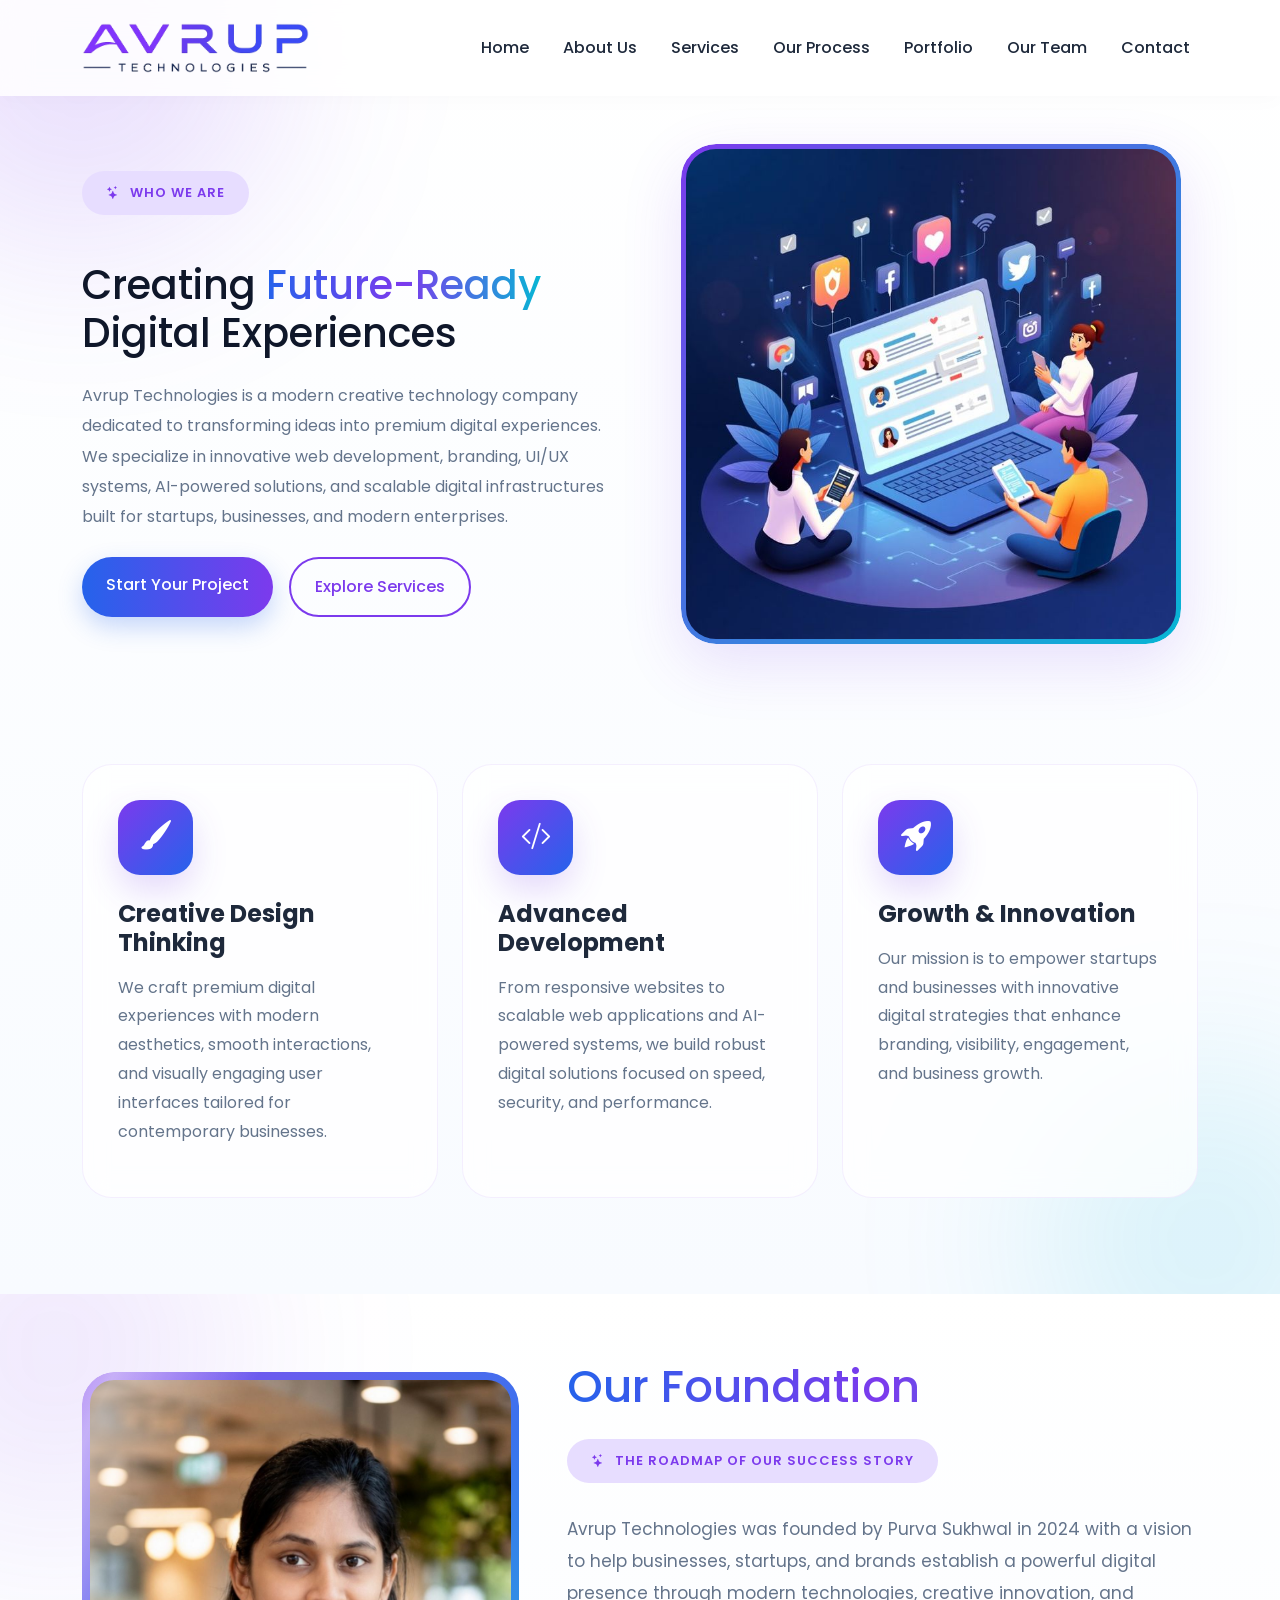
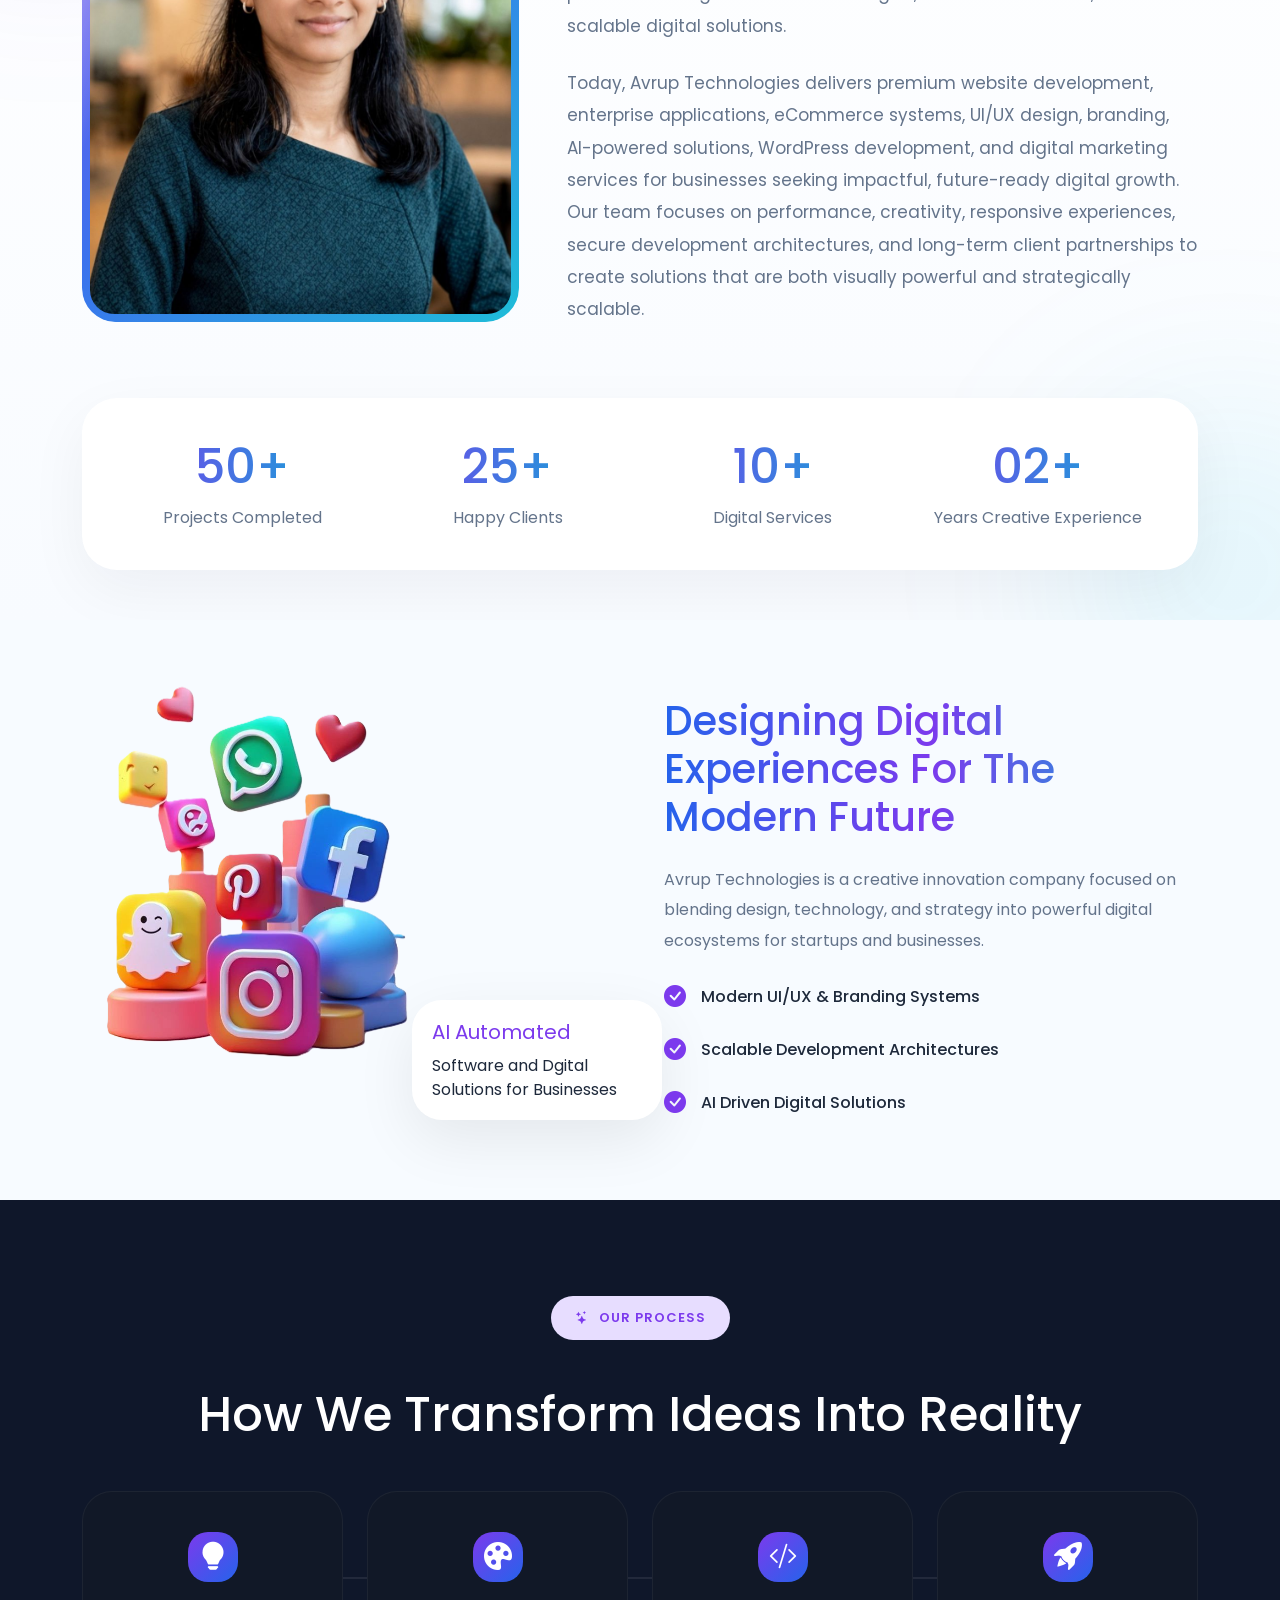
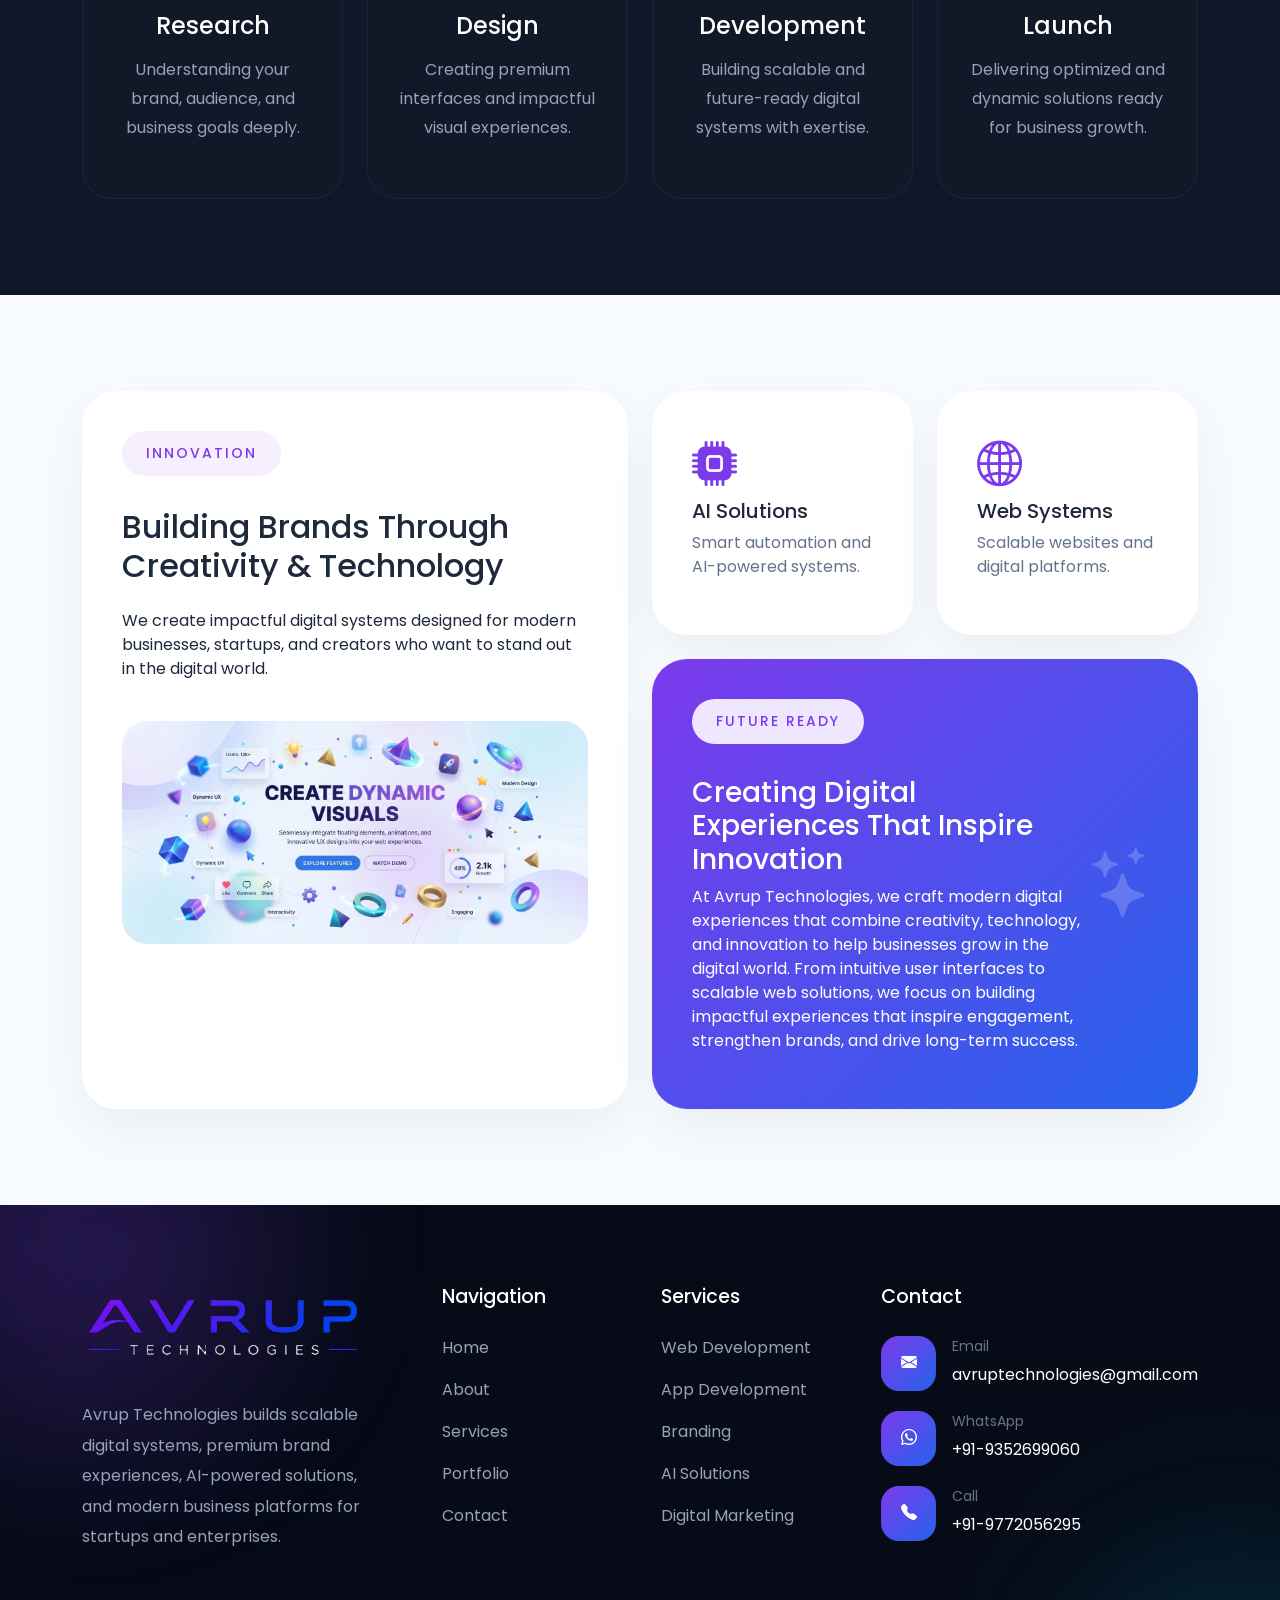
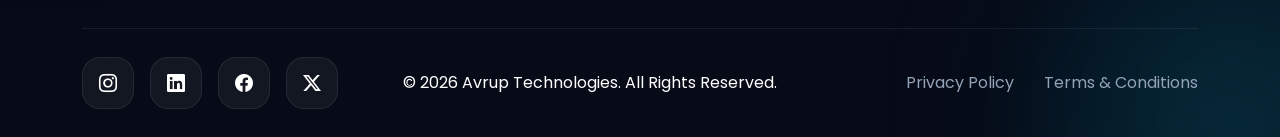
==== commit d1b8d9af: "First upload" ====
--- a/about us.html
+++ b/about us.html
@@ -58,9 +58,10 @@
 
             <div class="col-lg-6" data-aos="fade-right">
 
-                <span class="about-mini-title text-uppercase"><br>
-                    Who We Are
-                </span>
+                <div class="contact-badge">
+                    <i class="bi bi-stars"></i>
+                        WHO WE ARE
+                </div>
 
                 <h1 class="about-main-heading  mt-3 mb-4">
                     Creating
@@ -100,7 +101,7 @@
 
             <div class="col-lg-6 text-center" data-aos="zoom-in">
 
-                <div class="about-page-image-wrapper position-relative d-inline-block">
+                <div class="about-page-image-wrapper position-relative d-inline-block py-5">
 
                     <!-- MAIN IMAGE -->
 
@@ -241,11 +242,11 @@
             <div class="col-lg-5"
                  data-aos="fade-right">
 
-                <div class="company-story-image">
-
-                    <img src="assets/Company Icon.png"
+                <div class="company-story-image mx-auto mx-lg-0 flex-shrink-0">
+
+                    <img src="avrup1.jpg"
                          alt="Purva Sukhwal"
-                         class="img-fluid">
+                         class="img-fluid rounded-5 shadowd">
 
                 </div>
 
@@ -257,13 +258,13 @@
 
                 <h2 class="company-main-title gradient-text">
 
-                    Founded in 2024
+                    Our Foundation
 
                 </h2>
 
-                <div class="contact-badgee">
+                <div class="contact-badge">
                     <i class="bi bi-stars"></i>
-                        OUR STORY
+                       THE ROADMAP OF OUR SUCCESS STORY
                 </div>
 
                 <p class="company-para">
@@ -377,7 +378,7 @@
                 <div class="story-image-layout">
 
                     <div class="story-img story-img-main">
-                        <img src="a (4).jpg" alt="">
+                        <img src="a (04).png" alt="">
                     </div>
 
                     <!-- <div class="story-img story-img-small">
@@ -577,7 +578,7 @@
 
                 <div class="bento-large-card h-100">
 
-                    <span class="bento-mini-title">
+                    <span class="services-mini-badge text-uppercase tracking-wider d-inline-block mb-3">
                         Innovation
                     </span>
 
@@ -643,13 +644,14 @@
 
                             <div>
 
-                                <span class="bento-mini-title">
+                                <span class="services-mini-badgeee text-uppercase tracking-wider d-inline-block mb-3">
                                     Future Ready
                                 </span>
 
                                 <h3 class="mt-3">
                                     Creating Digital Experiences That Inspire Innovation
                                 </h3>
+                                <p>At Avrup Technologies, we craft modern digital experiences that combine creativity, technology, and innovation to help businesses grow in the digital world. From intuitive user interfaces to scalable web solutions, we focus on building impactful experiences that inspire engagement, strengthen brands, and drive long-term success.</p>
 
                             </div>
 
@@ -676,39 +678,12 @@
     <div class="neo-footer-blur blur-left"></div>
     <div class="neo-footer-blur blur-right"></div>
 
+    
+
+        <!-- TOP CTA -->
+
     <div class="container position-relative z-2">
 
-        <!-- TOP CTA -->
-
-        <div class="footer-top-strip">
-
-            <div class="row align-items-center g-4">
-
-                <div class="col-lg-8">
-
-                    <h2>
-                        Let's Build Something
-                        Amazing Together
-                    </h2>
-
-                    <p>
-                        Premium digital solutions crafted for modern businesses and future-ready brands.
-                    </p>
-
-                </div>
-
-                <div class="col-lg-4 text-lg-end">
-
-                    <a href="contact.html" class="footer-main-cta">
-                        Start Project
-                        <i class="bi bi-arrow-up-right"></i>
-                    </a>
-
-                </div>
-
-            </div>
-
-        </div>
 
         <!-- MAIN GRID -->
 
@@ -730,25 +705,7 @@
 
                 <!-- SOCIAL -->
 
-                <div class="footer-social-row">
-
-                    <a href="https://www.instagram.com/avruptechnologies/">
-                        <i class="bi bi-instagram"></i>
-                    </a>
-
-                    <a href="https://www.linkedin.com/company/avrup-technologies/">
-                        <i class="bi bi-linkedin"></i>
-                    </a>
-
-                    <a href="https://www.facebook.com/profile.php?id=61589559846465">
-                        <i class="bi bi-facebook"></i>
-                    </a>
-
-                    <a href="https://x.com/Avrup_Tech">
-                        <i class="bi bi-twitter-x"></i>
-                    </a>
-
-                </div>
+                
 
             </div>
 
@@ -866,11 +823,33 @@
 
         <div class="footer-bottom-bar">
 
-            <a href="index.html" style="text-decoration:none; color:white;">
+            
+            <div class="footer-social-row">
+
+                    <a href="https://www.instagram.com/avruptechnologies/">
+                        <i class="bi bi-instagram"></i>
+                    </a>
+
+                    <a href="https://www.linkedin.com/company/avrup-technologies/">
+                        <i class="bi bi-linkedin"></i>
+                    </a>
+
+                    <a href="https://www.facebook.com/profile.php?id=61589559846465">
+                        <i class="bi bi-facebook"></i>
+                    </a>
+
+                    <a href="https://x.com/Avrup_Tech">
+                        <i class="bi bi-twitter-x"></i>
+                    </a>
+
+                </div>
+
+                <a href="index.html" style="text-decoration:none; color:white;">
                 © 2026 Avrup Technologies. All Rights Reserved.
-            </a>
-
-            <div class="footer-bottom-links">
+                </a><br>
+                
+
+             <div class="footer-bottom-links">
 
                 <a href="#">
                     Privacy Policy
--- a/style.css
+++ b/style.css
@@ -1730,7 +1730,7 @@
 
 .story-image-layout{
     position:relative;
-    height:650px;
+    height:580px;
 }
 
 .story-img{
@@ -1746,8 +1746,8 @@
 }
 
 .story-img-main{
-    width:75%;
-    height:520px;
+    width:65%;
+    height:510px;
     left:0;
     top:0;
 }
@@ -1783,6 +1783,7 @@
     font-size:40px;
     font-weight:500;
     line-height:1.2;
+    margin-top: 5px;
 }
 
 .story-para{
@@ -1913,7 +1914,7 @@
 }
 
 .bento-mini-title{
-    color:#7c3aed;
+    color:#ffffff;
     font-size:14px;
     font-weight:500;
     letter-spacing:2px;
@@ -1955,7 +1956,7 @@
         position:relative;
         width:100%;
         height:auto;
-        margin-bottom:20px;
+        margin-bottom:10px;
     }
 
     .story-experience-box{
@@ -3015,6 +3016,26 @@
     letter-spacing:2px;
 }
 
+.services-mini-badgeee{
+
+    display:inline-block;
+
+    padding:12px 24px;
+
+    border-radius:50px;
+
+    background:
+    #efe6ff;
+
+    color: rgb(124, 58, 237);
+
+    font-size:14px;
+
+    font-weight:500;
+
+    letter-spacing:2px;
+}
+
 .next-services-title{
 
     font-size:40px;
@@ -3801,7 +3822,7 @@
 
     border-radius:60px;
 
-    background:rgb(209, 186, 252);
+    background:rgb(231, 221, 255);
 
     color:#7c3aed;
 
@@ -4666,49 +4687,127 @@
 
 }
 
-/* IMAGE */
+/* COMPANY STORY IMAGE */
 
 .company-story-image{
 
     position:relative;
-
-    border-radius:35px;
-
-        text-align:center;
-
-
-    max-width:400px;
-
-    border-radius:35px;
-
-    padding:10px;
-
+    overflow:hidden;
+    border-radius:34px;
+    cursor:pointer;
+
+    width: 100%;
+    height: 550px;
+
+    transition:
+    transform .7s cubic-bezier(0.16,1,0.3,1),
+    box-shadow .7s ease;
+    isolation:isolate;
+
+}
+
+.company-story-image img{
+
+    width:100%;
+    height:100%;
+    object-fit:cover;
+    border-radius:34px;
+    transition:
+    transform .7s cubic-bezier(0.16,1,0.3,1),
+    filter .7s ease;
+
+    padding:8px;
     background:
     linear-gradient(
         135deg,
-        #7c3aed,
-        #06b6d4
+        rgba(124,58,237,0.9),
+        rgba(37,99,235,0.9),
+        rgba(6,182,212,0.9)
     );
 
+}
+
+
+/* GRADIENT GLOW BORDER */
+
+.company-story-image::before{
+
+    content:'';
+    position:absolute;
+    inset:-2px;
+    border-radius:36px;
+    padding:2px;
+    background:
+    linear-gradient(
+        135deg,
+        rgba(124,58,237,0.9),
+        rgba(37,99,235,0.9),
+        rgba(6,182,212,0.9)
+    );
+
+    -webkit-mask:
+        linear-gradient(#fff 0 0) content-box,
+        linear-gradient(#fff 0 0);
+
+    -webkit-mask-composite:xor;
+    mask-composite:exclude;
+    opacity:0;
+    transition:.6s ease;
+    z-index:3;
+
+}
+
+/* CINEMATIC LIGHT */
+
+.company-story-image::after{
+
+    content:'';
+    position:absolute;
+    top:-120%;
+    left:-40%;
+    width:60%;
+    height:300%;
+    background:
+    linear-gradient(
+        90deg,
+        transparent,
+        rgba(255,255,255,0.55),
+        transparent
+    );
+
+    transform:rotate(25deg);
+    transition:1s ease;
+    z-index:4;
+    pointer-events:none;
+
+}
+
+/* HOVER */
+
+.company-story-image:hover{
+
+    transform:
+    translateY(-10px)
+    scale(0.96);
     box-shadow:
-    0 30px 70px rgba(124,58,237,0.18);
-
-
-}
-
-.company-story-image img{
-
-    width:100%;
-
-    border-radius:35px;
-
-    transition:all 0.7s ease;
-
-}
-
-.company-story-image:hover img{
-
-    transform:scale(1.02);
+    0 25px 70px rgba(124,58,237,0.18);
+
+}
+
+
+/* BORDER ACTIVE */
+
+.company-story-image:hover::before{
+
+    opacity:1;
+
+}
+
+/* LIGHT SWEEP */
+
+.company-story-image:hover::after{
+
+    left:140%;
 
 }
 
@@ -4811,7 +4910,6 @@
 .about-image-box img{
 
     width:100%;
-
     display:block;
 
     border-radius:35px;
@@ -4829,4 +4927,25 @@
     box-shadow:
     0 30px 80px rgba(124,58,237,0.22);
 
-}+}
+
+.digital-marketing-image{
+width:80%;
+height:10%;
+border-radius:30px;
+position:relative;
+left: 40px;
+}
+
+.digital-marketing-image img{
+width:100%;
+height:100%;
+object-fit:cover;
+border-radius:30px;
+min-height:320px;
+transition:transform .5s ease;
+}
+
+.digital-marketing-image:hover img{
+transform:scale(1.05);
+}
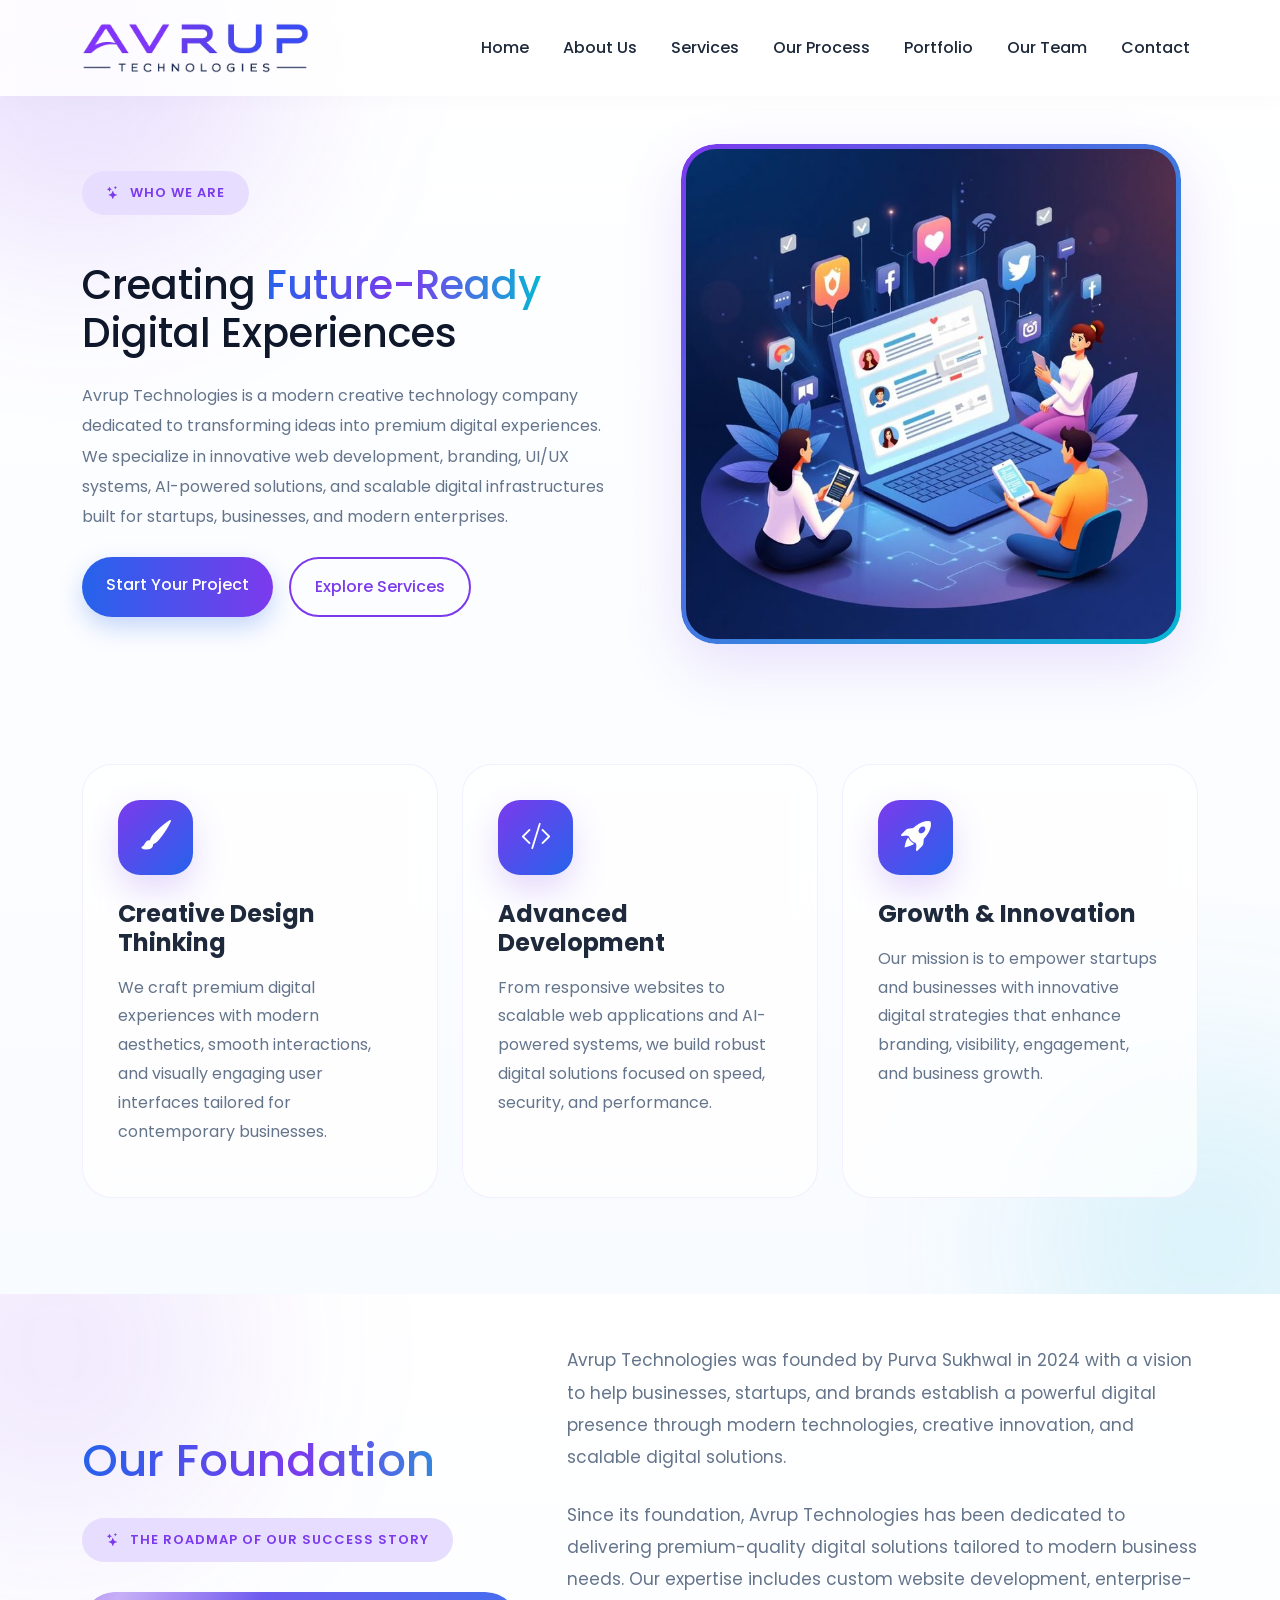
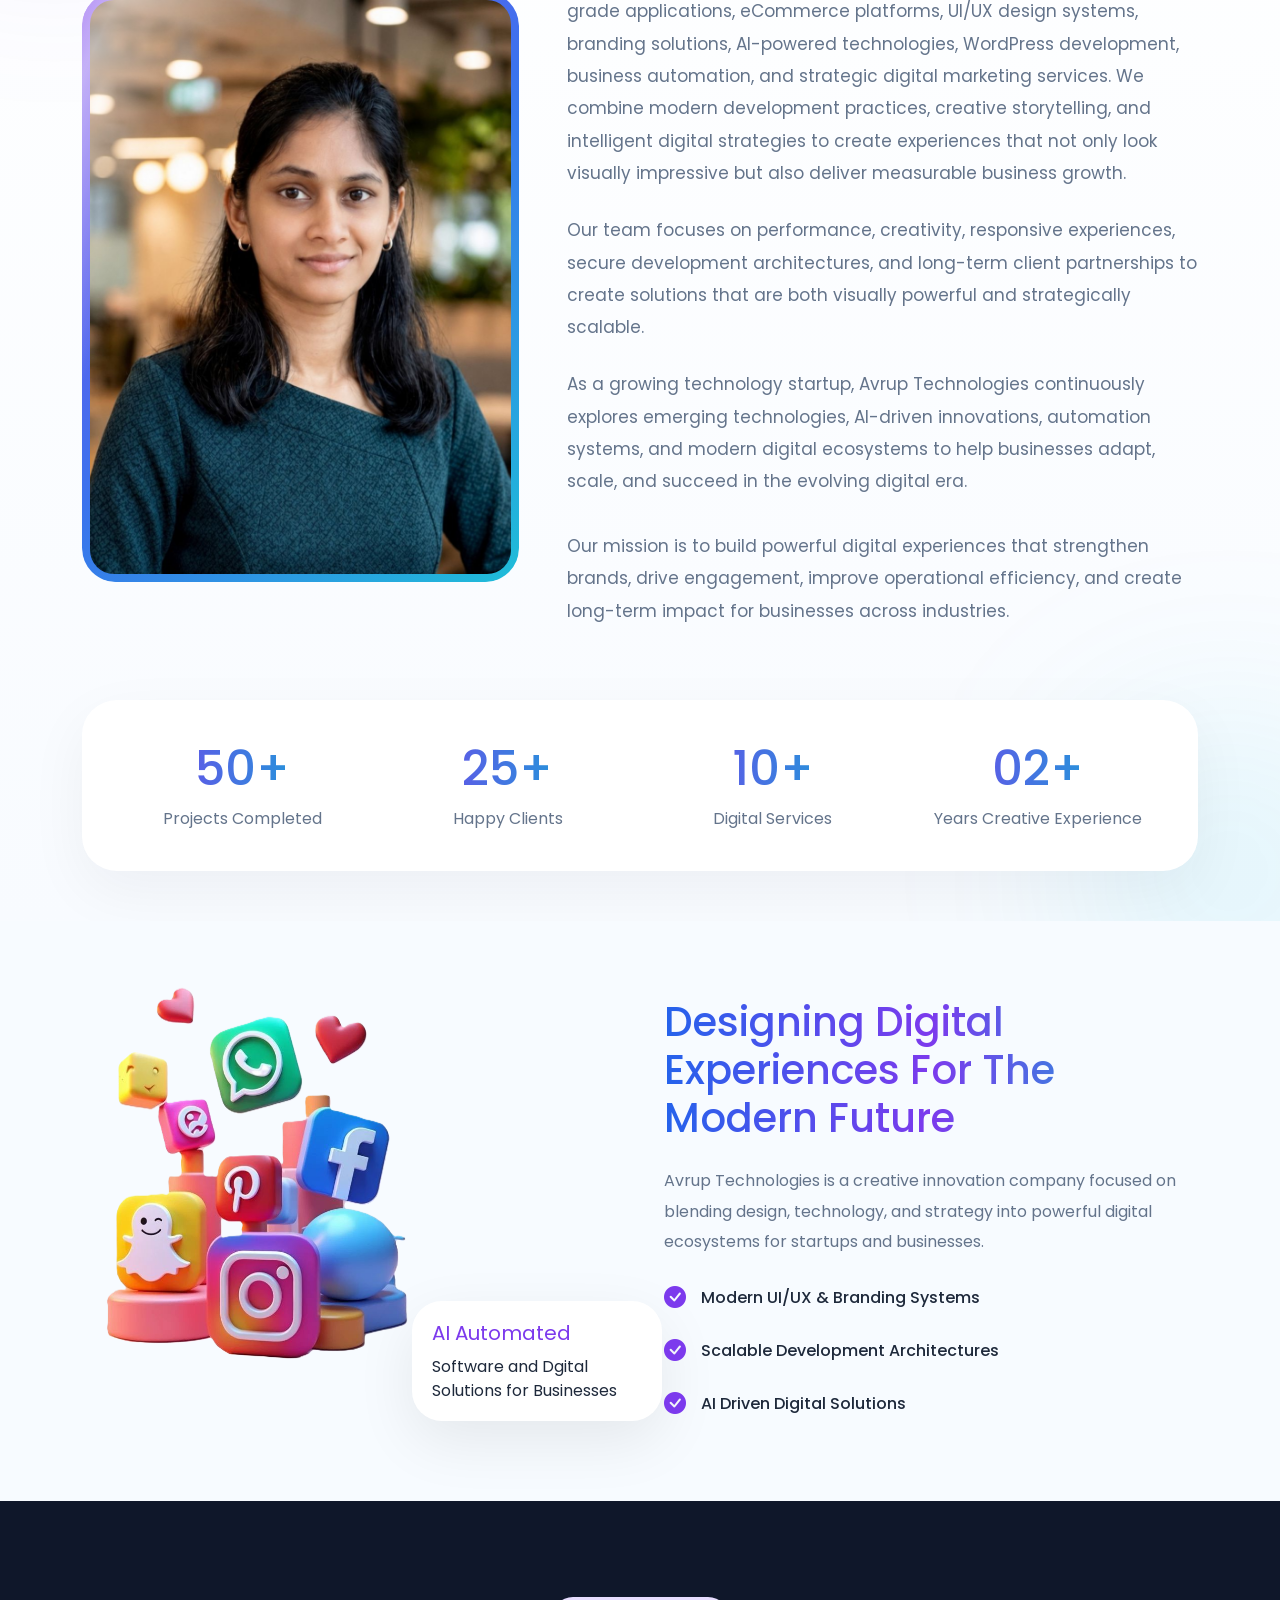
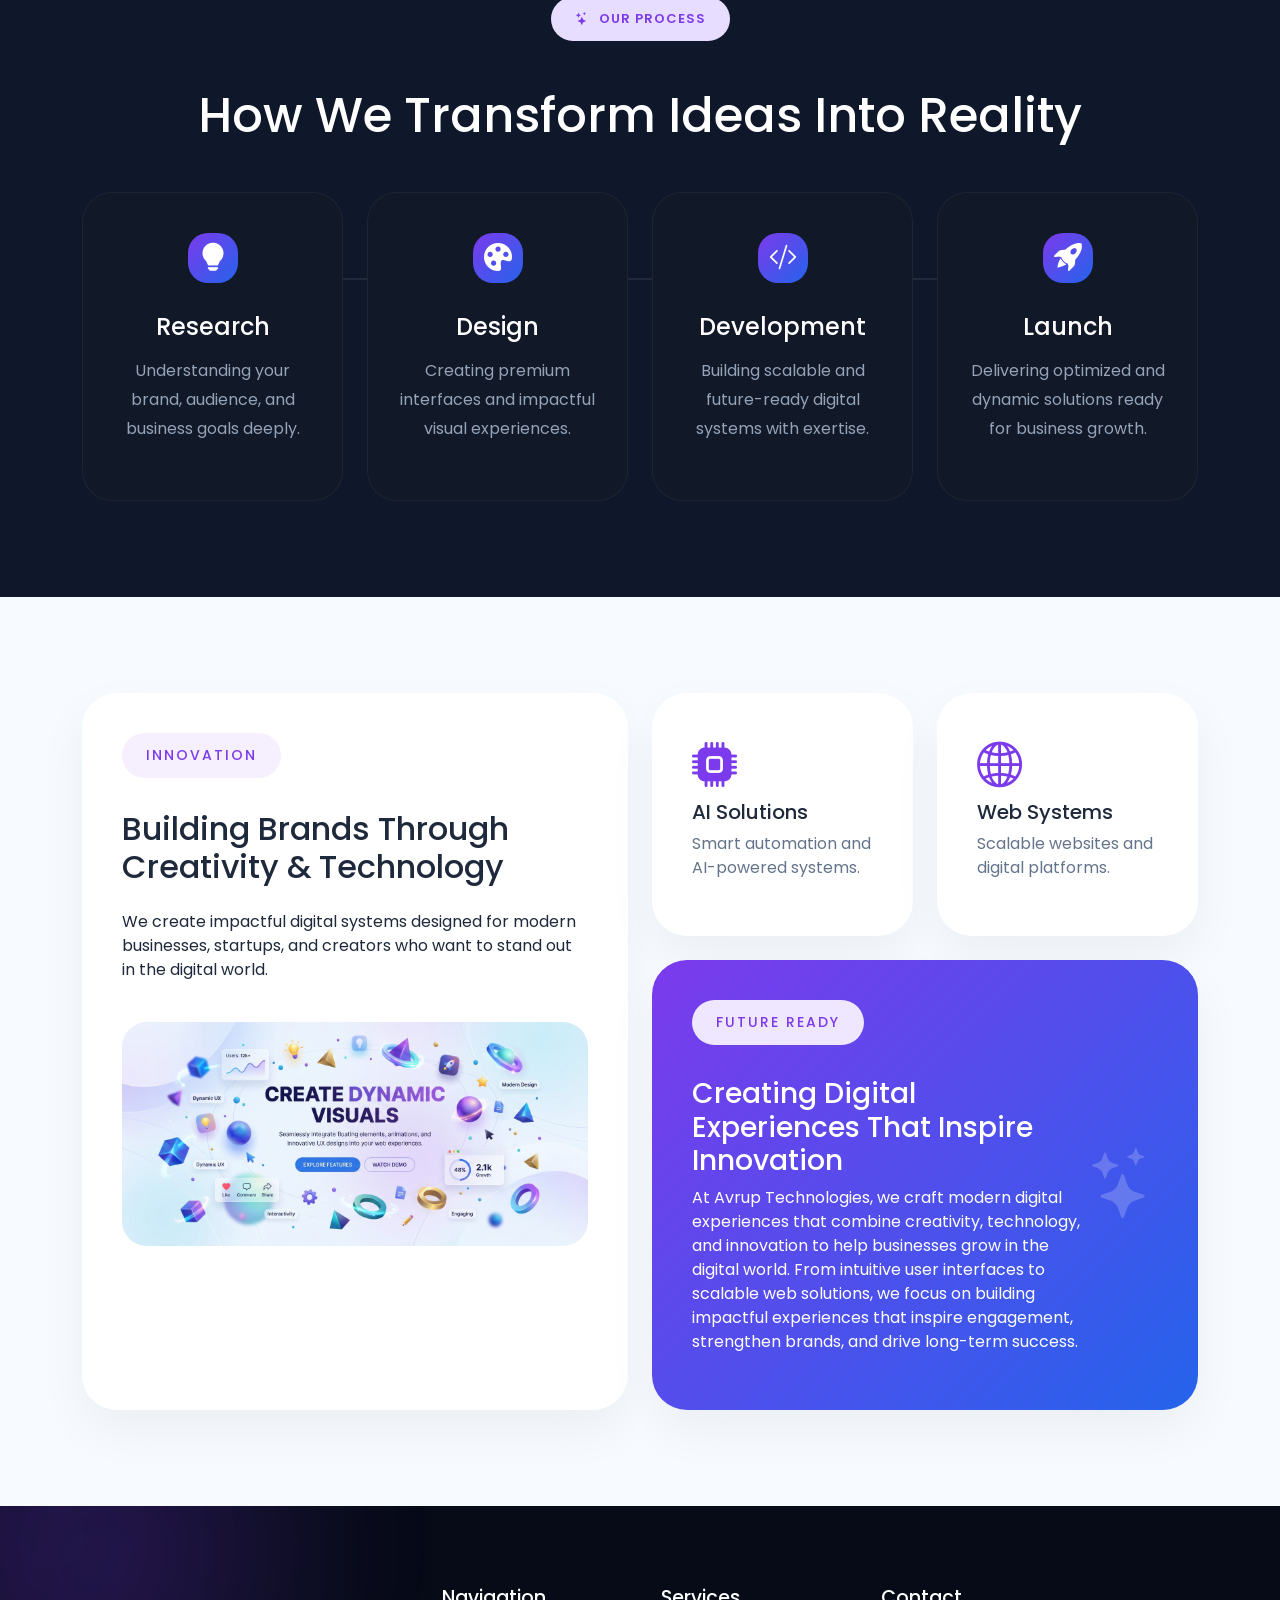
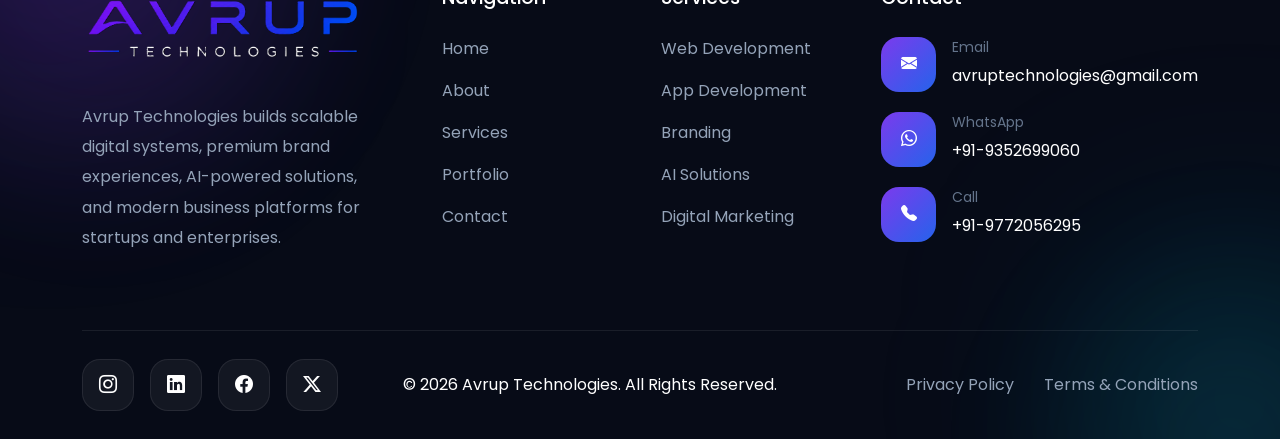
==== commit 67ed235e: "First upload" ====
--- a/about us.html
+++ b/about us.html
@@ -56,7 +56,7 @@
 
             <!-- LEFT -->
 
-            <div class="col-lg-6" data-aos="fade-right">
+            <div class="col-lg-6 py-5" data-aos="fade-right">
 
                 <div class="contact-badge">
                     <i class="bi bi-stars"></i>
@@ -242,6 +242,16 @@
             <div class="col-lg-5"
                  data-aos="fade-right">
 
+                 <h2 class="company-main-title gradient-text">
+
+                    Our Foundation
+
+                </h2>
+                 <div class="contact-badge">
+                    <i class="bi bi-stars"></i>
+                       THE ROADMAP OF OUR SUCCESS STORY
+                </div>
+
                 <div class="company-story-image mx-auto mx-lg-0 flex-shrink-0">
 
                     <img src="avrup1.jpg"
@@ -256,16 +266,7 @@
             <div class="col-lg-7"
                  data-aos="fade-left">
 
-                <h2 class="company-main-title gradient-text">
-
-                    Our Foundation
-
-                </h2>
-
-                <div class="contact-badge">
-                    <i class="bi bi-stars"></i>
-                       THE ROADMAP OF OUR SUCCESS STORY
-                </div>
+                
 
                 <p class="company-para">
 
@@ -279,6 +280,11 @@
                 </p>
 
                 <p class="company-para">
+
+                    Since its foundation, Avrup Technologies has been dedicated to delivering premium-quality digital solutions tailored to modern business needs. Our expertise includes custom website development, enterprise-grade applications, eCommerce platforms, UI/UX design systems, branding solutions, AI-powered technologies, WordPress development, business automation, and strategic digital marketing services. We combine modern development practices, creative storytelling, and intelligent digital strategies to create experiences that not only look visually impressive but also deliver measurable business growth.
+                </p>
+
+                <!-- <p class="company-para">
 
                     Today, Avrup Technologies delivers
                     premium website development,
@@ -288,12 +294,23 @@
                     WordPress development,
                     and digital marketing services
                     for businesses seeking impactful,
-                    future-ready digital growth. Our team focuses on performance,
+                    future-ready digital growth.
+                </p> -->
+
+                <P class="company-para">
+
+                    Our team focuses on performance,
                     creativity, responsive experiences,
                     secure development architectures,
                     and long-term client partnerships
                     to create solutions that are both
                     visually powerful and strategically scalable.
+                </P>
+
+                <p class="company-para">
+
+                    As a growing technology startup, Avrup Technologies continuously explores emerging technologies, AI-driven innovations, automation systems, and modern digital ecosystems to help businesses adapt, scale, and succeed in the evolving digital era. 
+                    <br><br>Our mission is to build powerful digital experiences that strengthen brands, drive engagement, improve operational efficiency, and create long-term impact for businesses across industries.
                 </p>
 
             </div>
--- a/style.css
+++ b/style.css
@@ -4697,7 +4697,7 @@
     cursor:pointer;
 
     width: 100%;
-    height: 550px;
+    height: 590px;
 
     transition:
     transform .7s cubic-bezier(0.16,1,0.3,1),
@@ -4831,8 +4831,6 @@
 
     font-weight:500;
 
-    line-height:1;
-
     color:#0f172a;
 
     margin:
@@ -4868,7 +4866,7 @@
 
     .company-story-section{
 
-        padding:90px 0;
+        padding:20px 2px;
 
     }
 
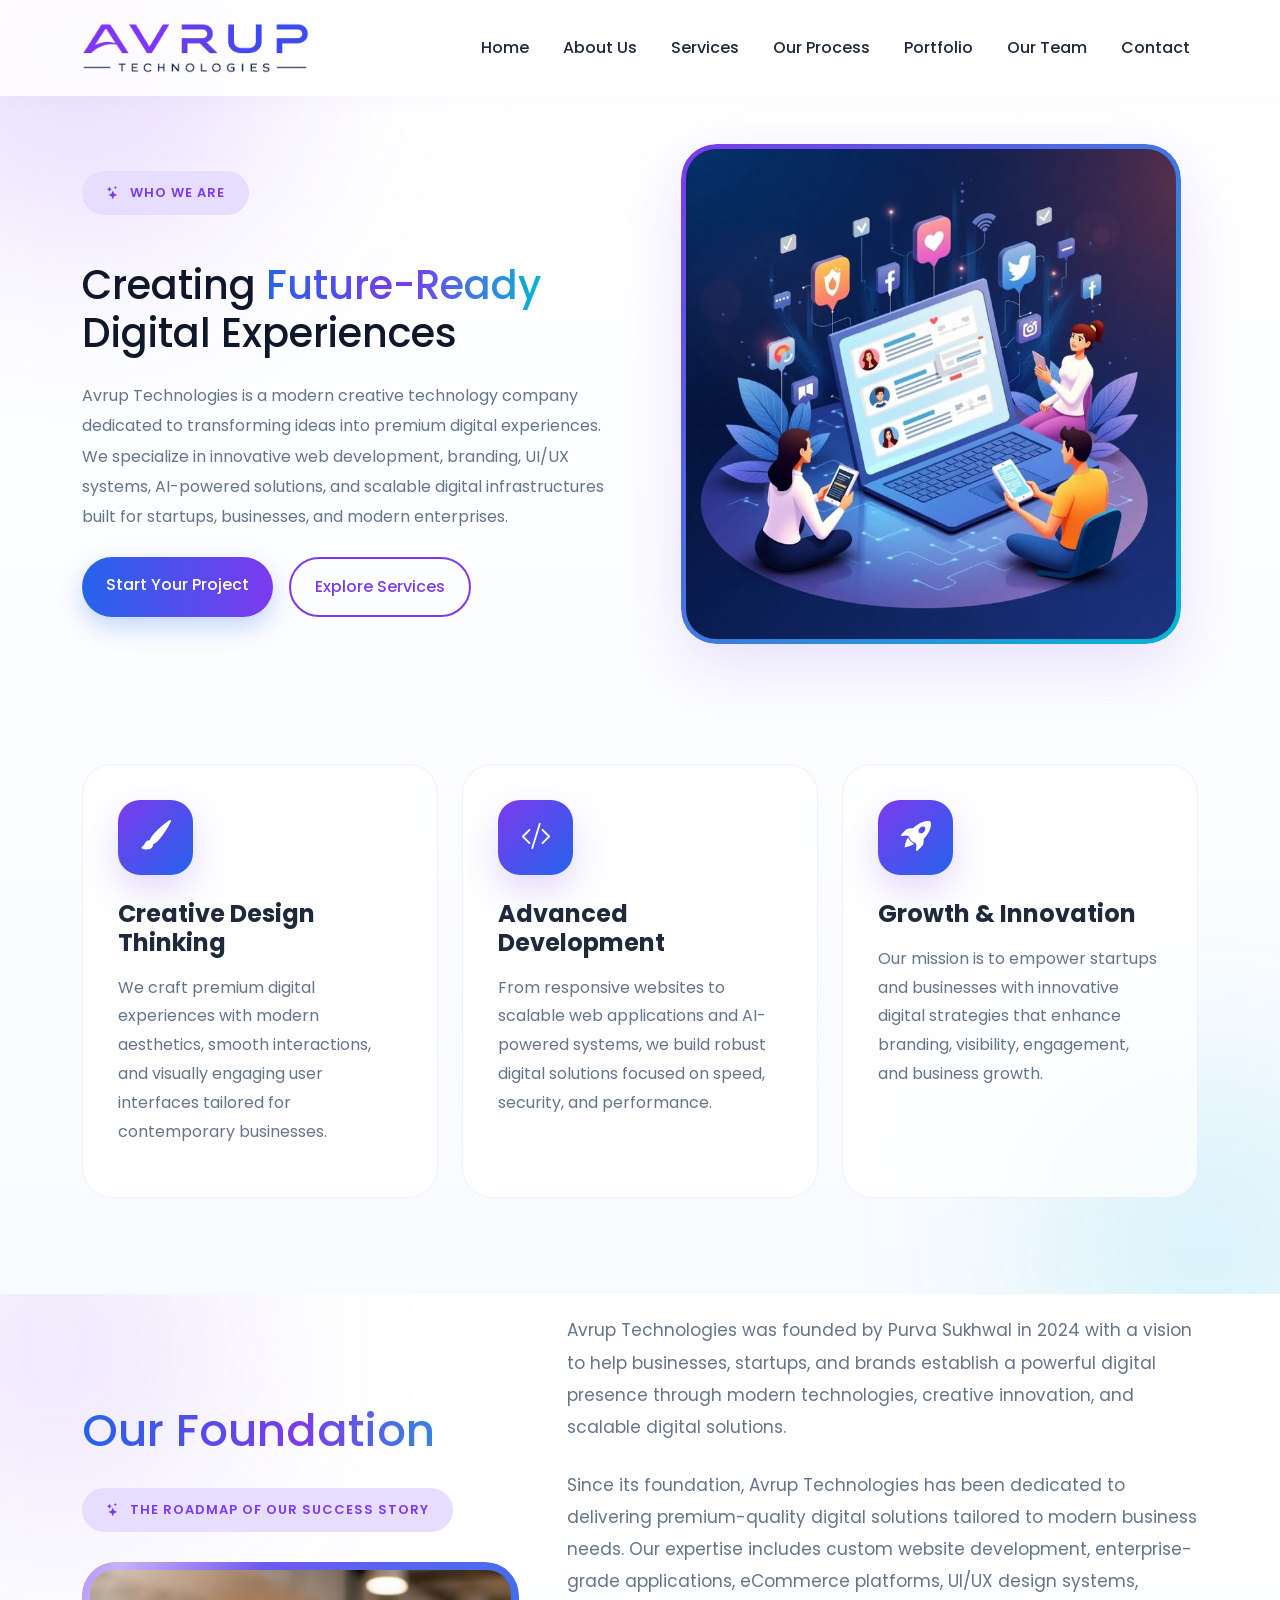
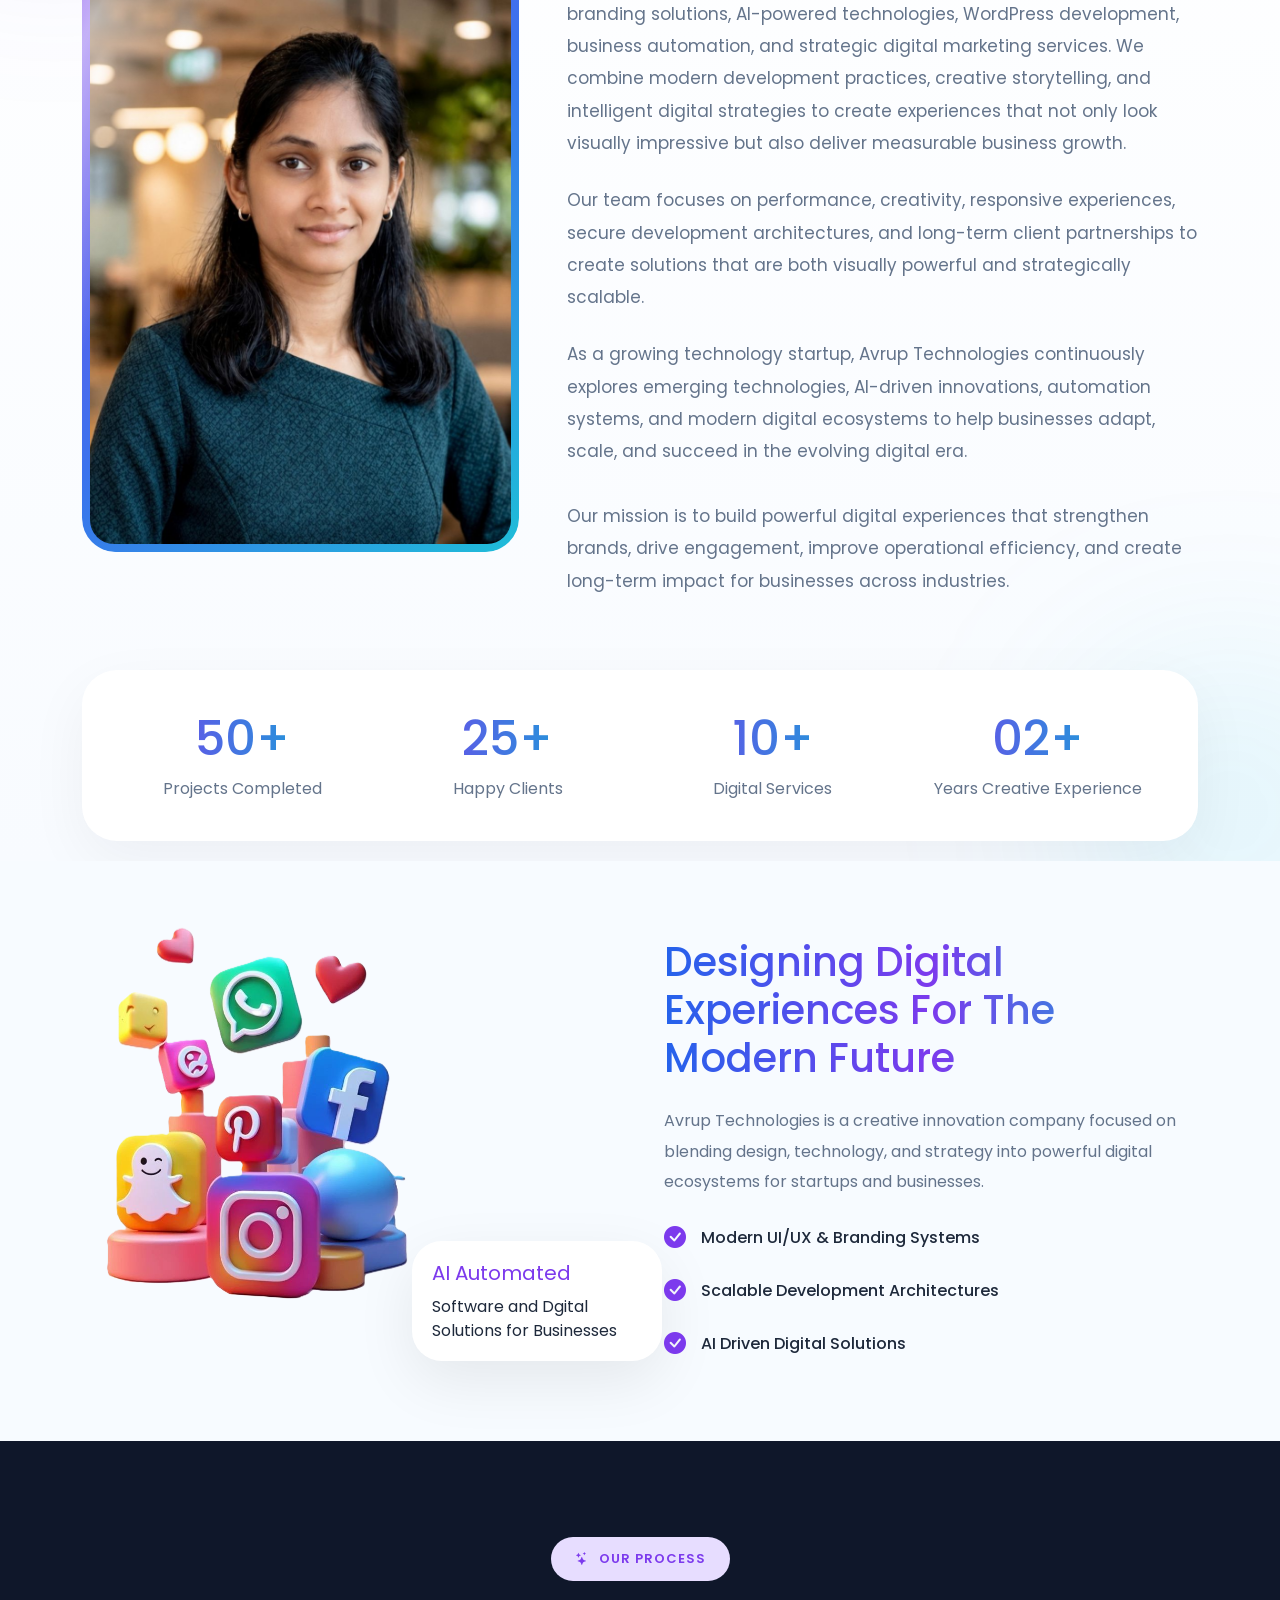
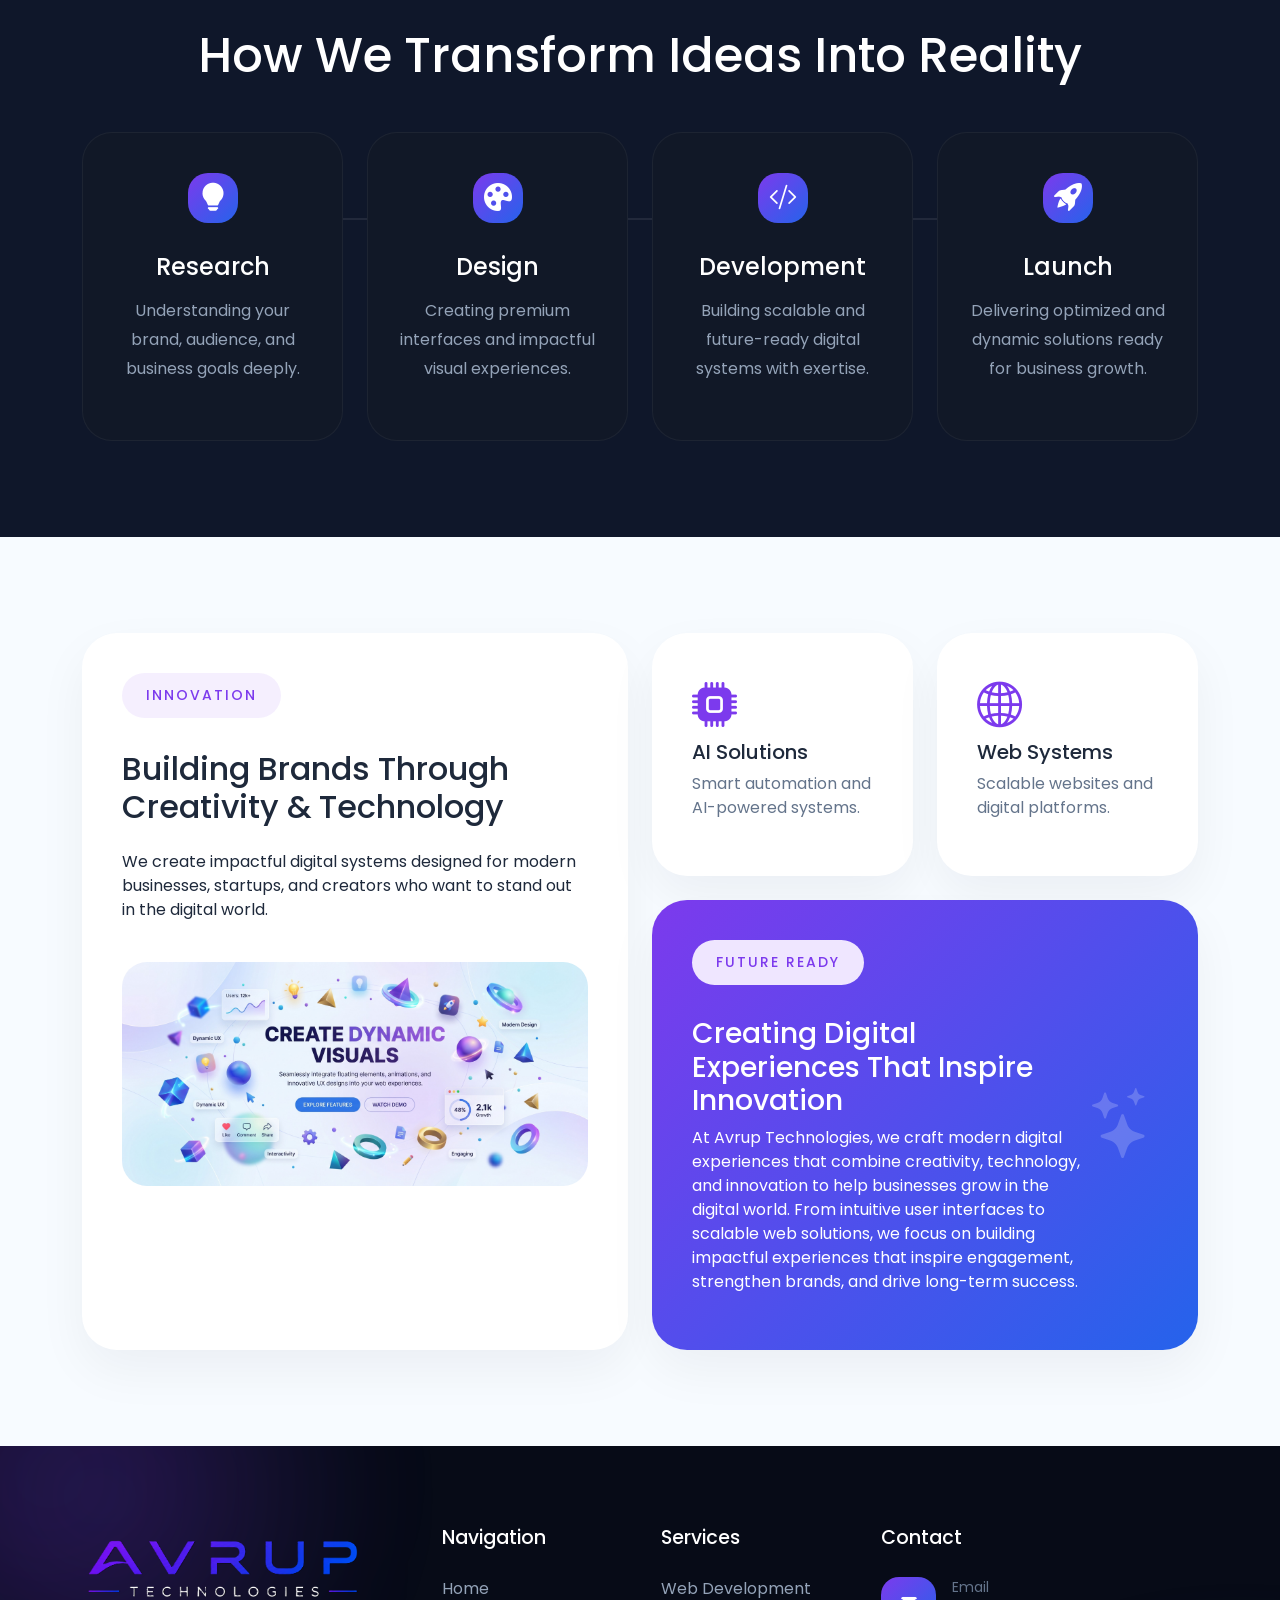
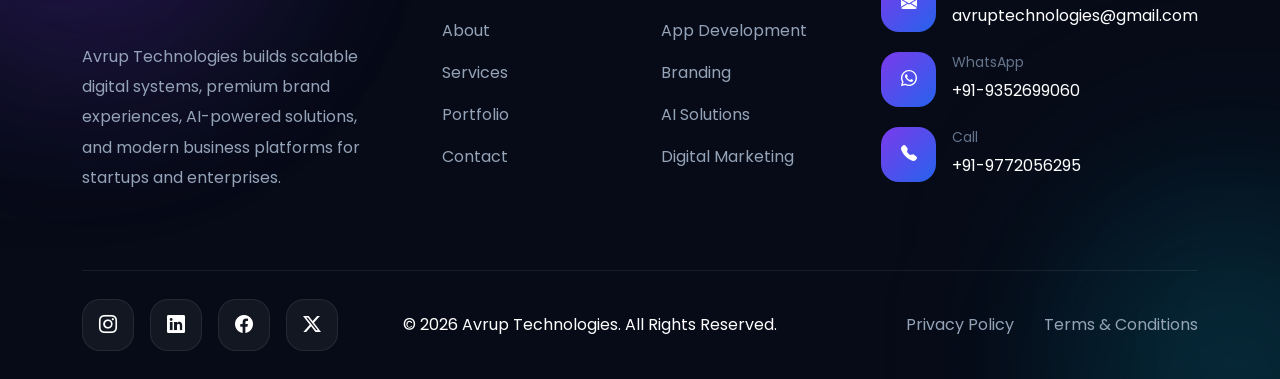
==== commit fc3a5e29: "First upload" ====
--- a/about us.html
+++ b/about us.html
@@ -3,7 +3,7 @@
 <head>
     <meta charset="UTF-8">
     <meta name="viewport" content="width=device-width, initial-scale=1.0">
-    <title>Avrup Technologies | Creative Software & IT Solutions</title>
+    <title>Avrup Technologies</title>
 
     <link href="https://cdn.jsdelivr.net/npm/bootstrap@5.3.3/dist/css/bootstrap.min.css" rel="stylesheet">
 
@@ -13,6 +13,7 @@
 
     <link href="https://fonts.googleapis.com/css2?family=Poppins:wght@300;400;500;600;700;800&display=swap" rel="stylesheet">
     <link href="style.css" rel="stylesheet">
+    <link rel="icon" type="image/png" href="assets/Company Icon.png">
 </head>
 <body>
 
--- a/style.css
+++ b/style.css
@@ -4636,7 +4636,7 @@
 
 .company-story-section{
 
-    padding:50px 0;
+    padding:20px 0;
 
     background:
     linear-gradient(
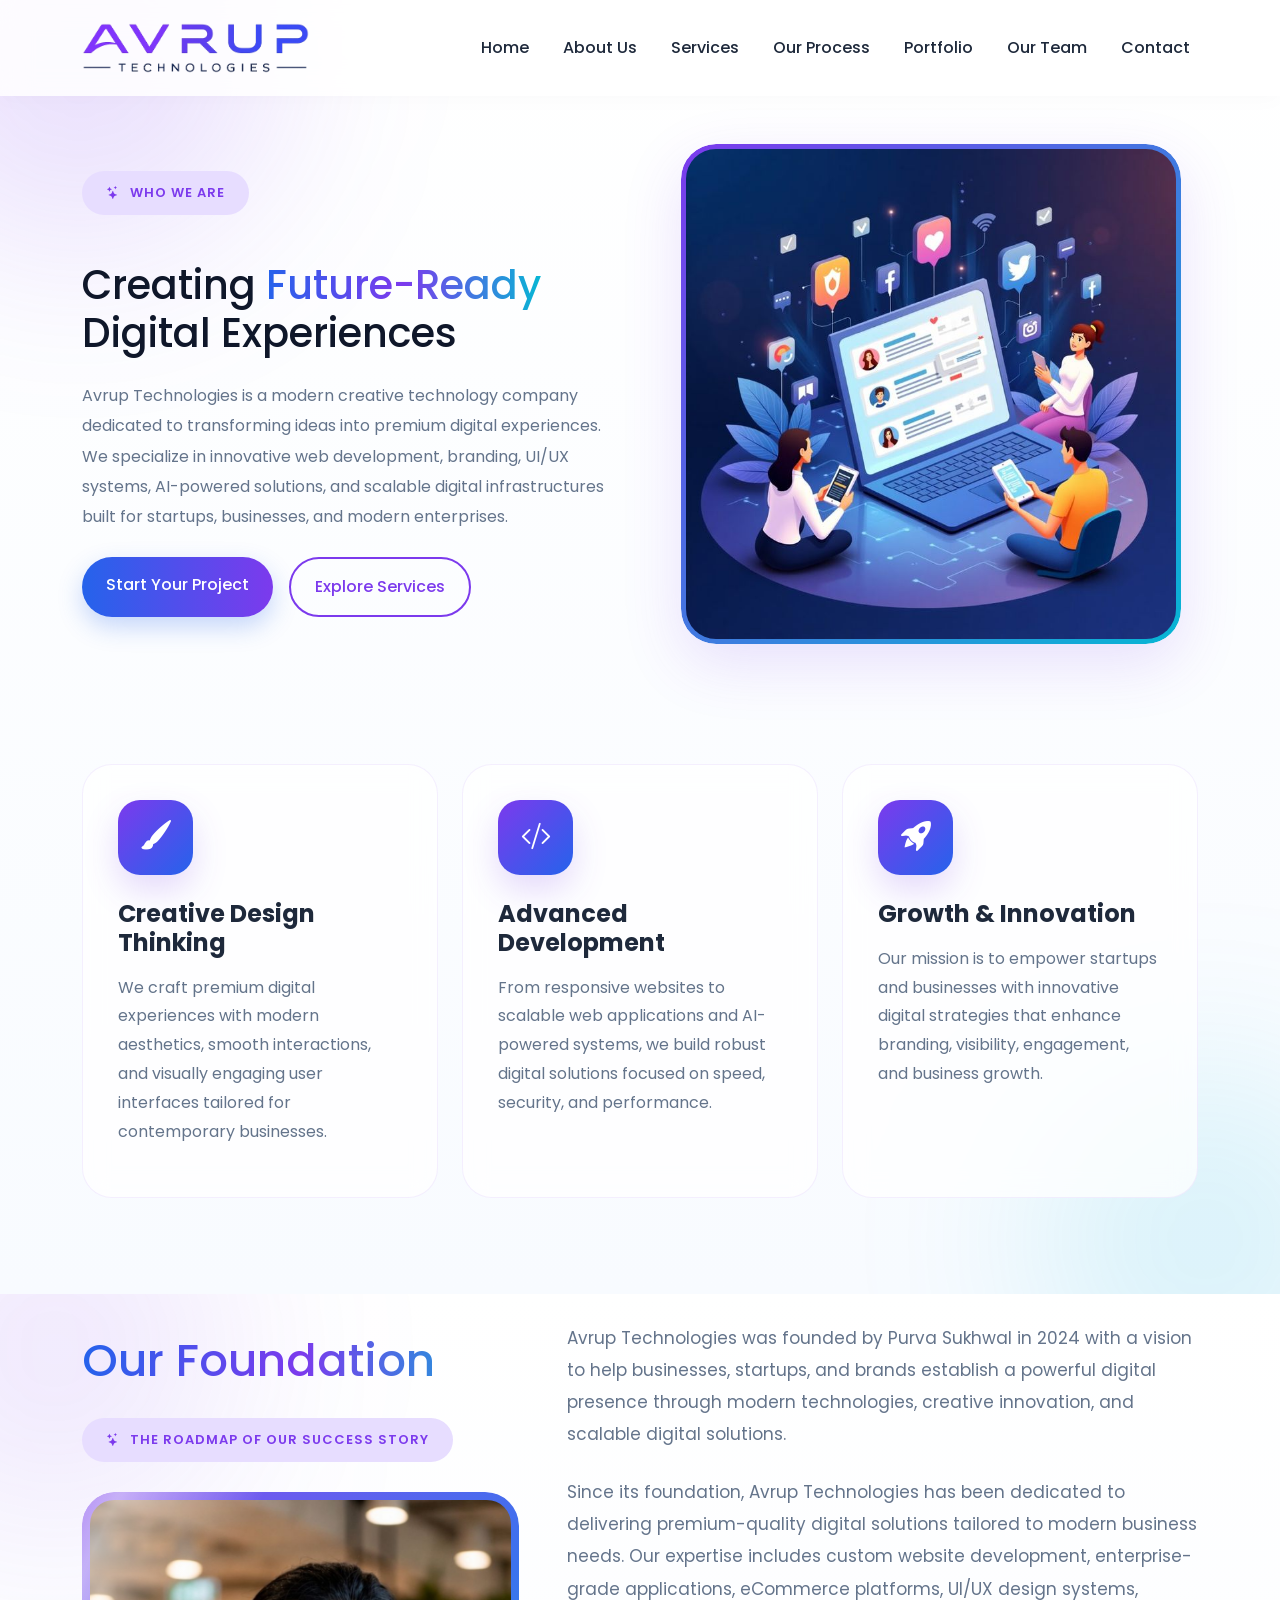
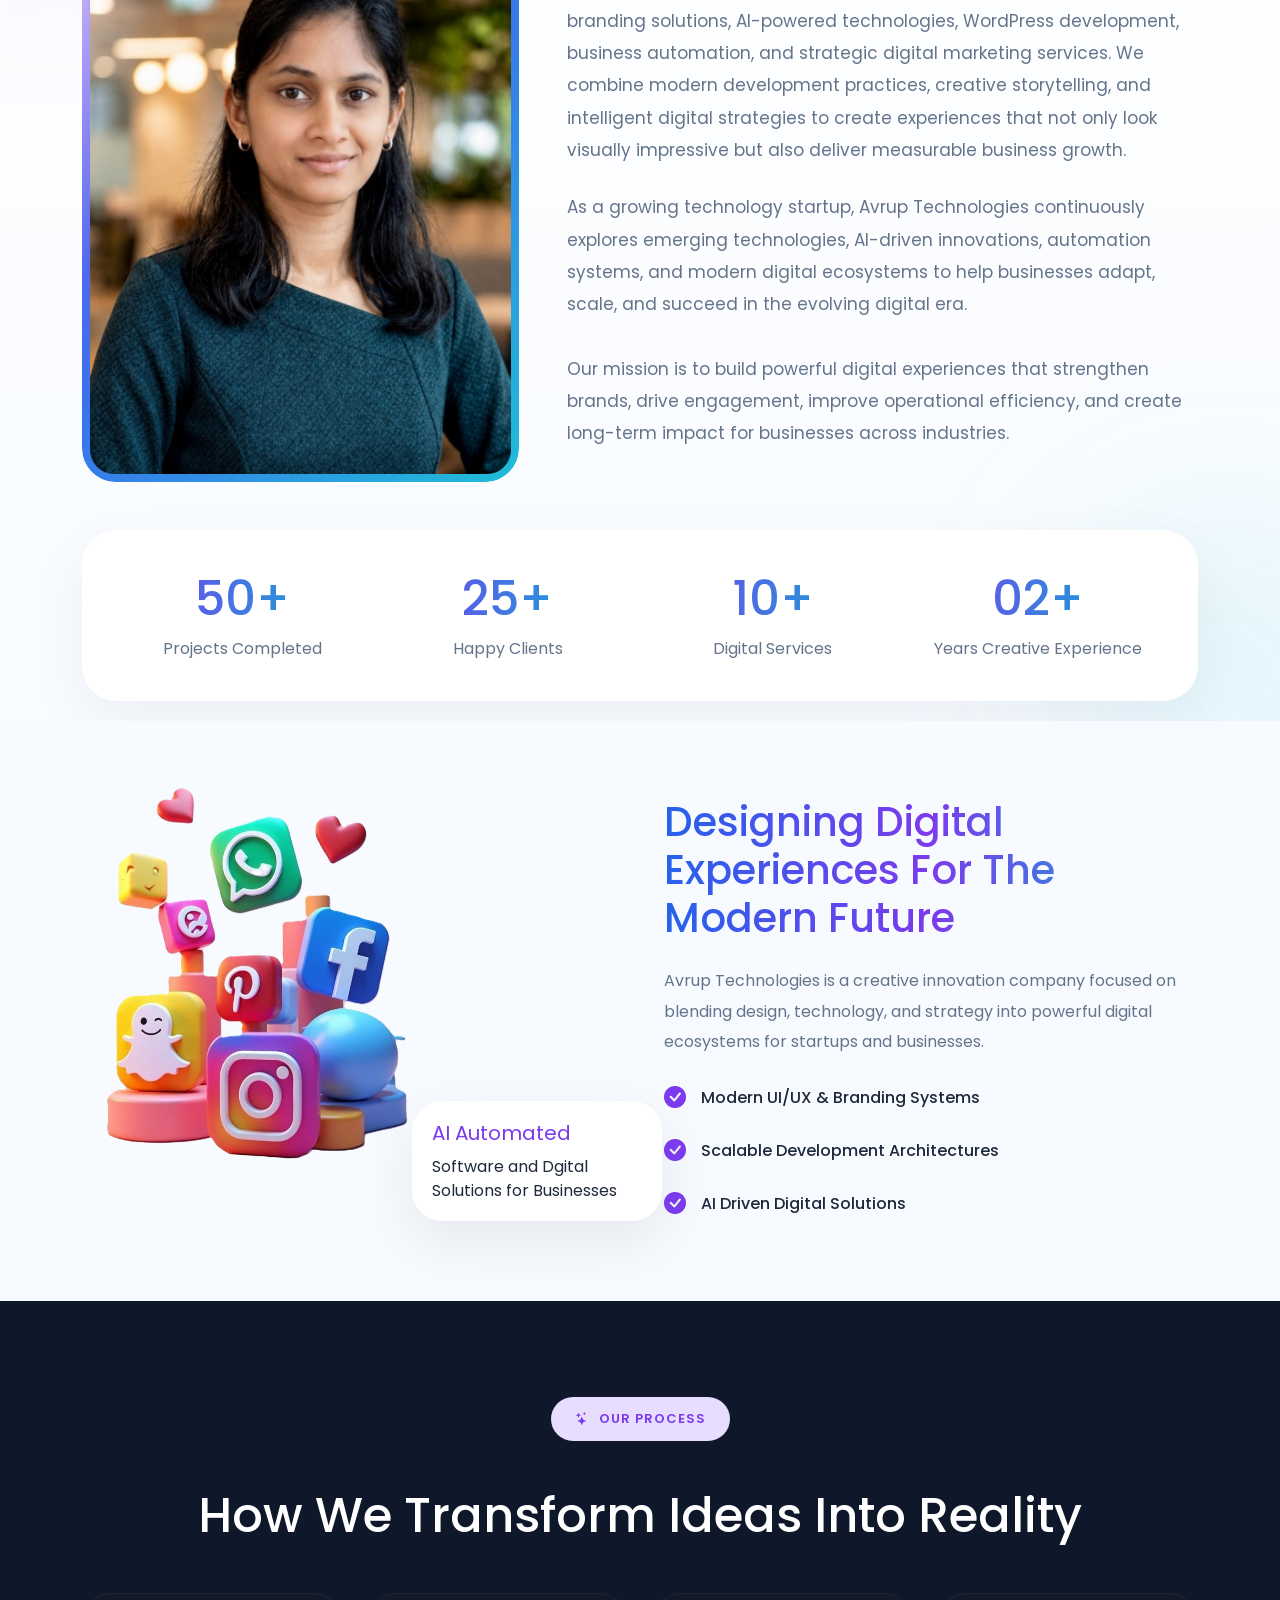
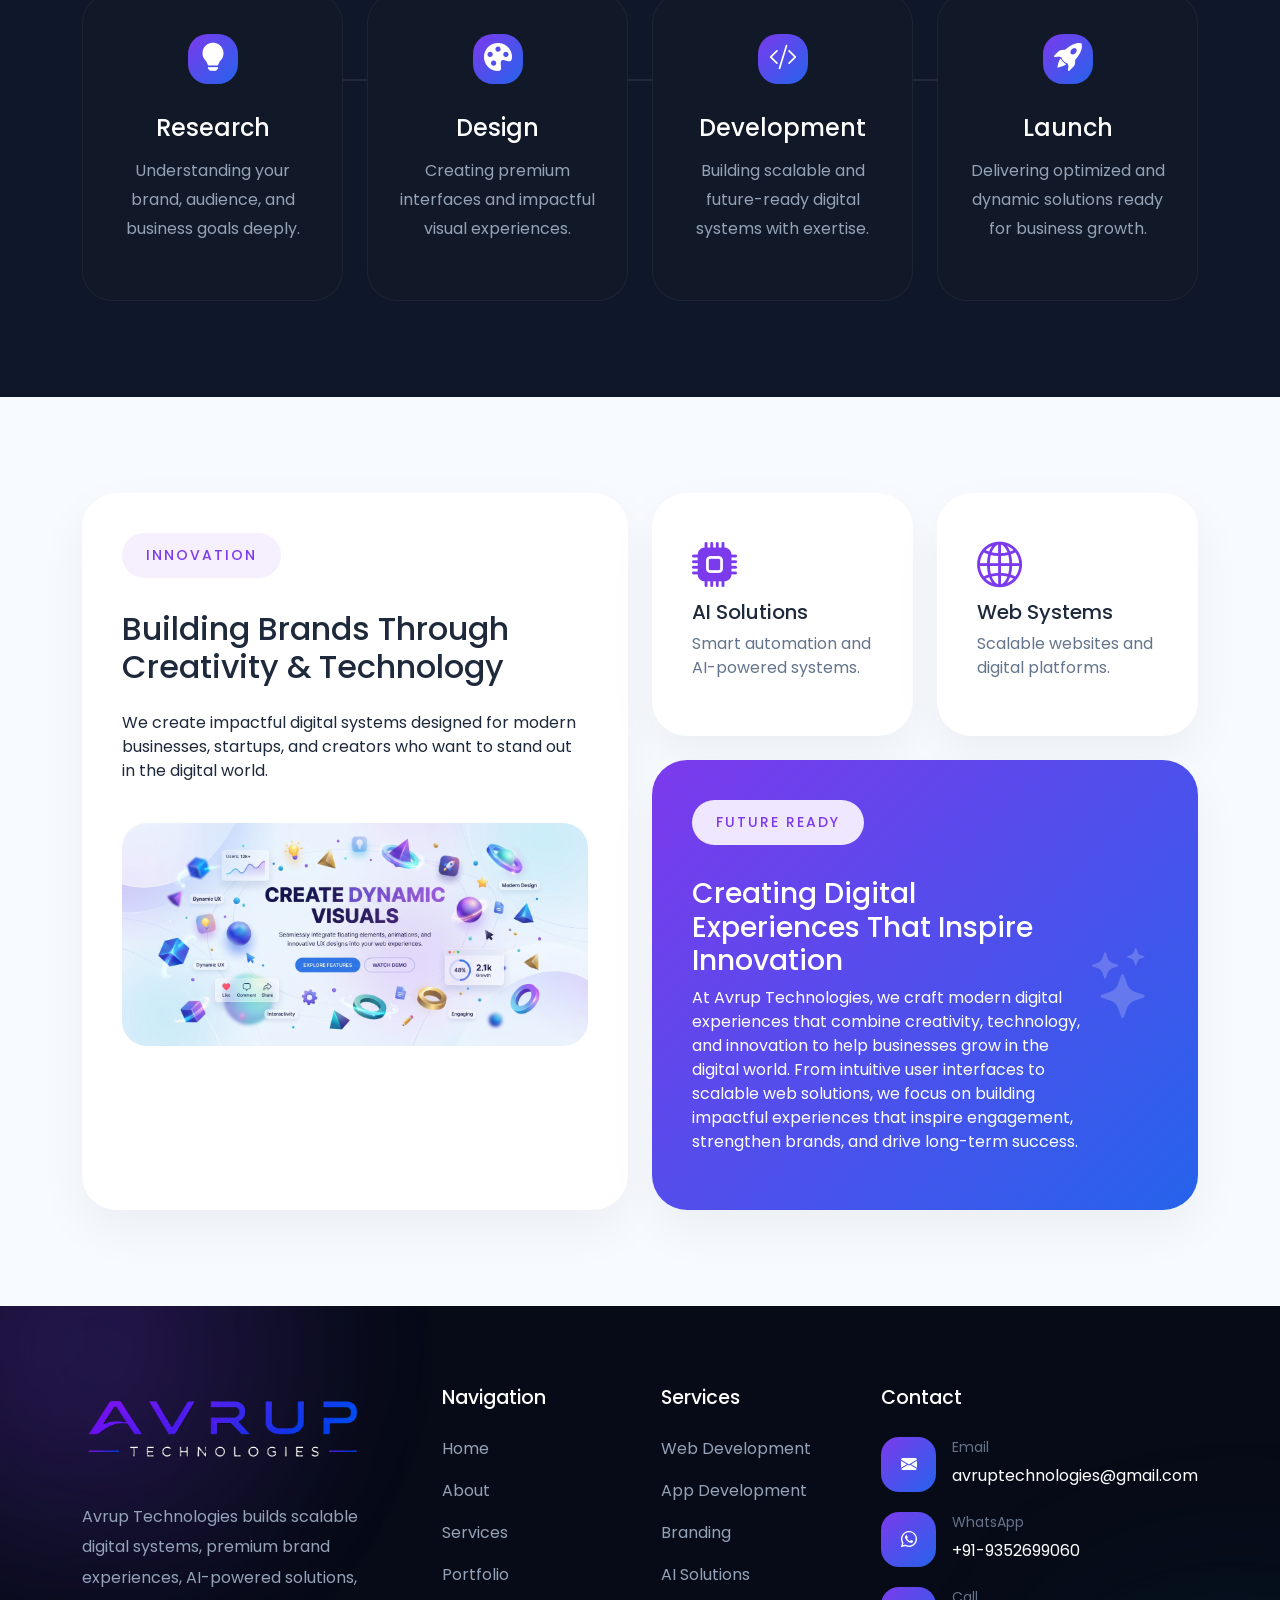
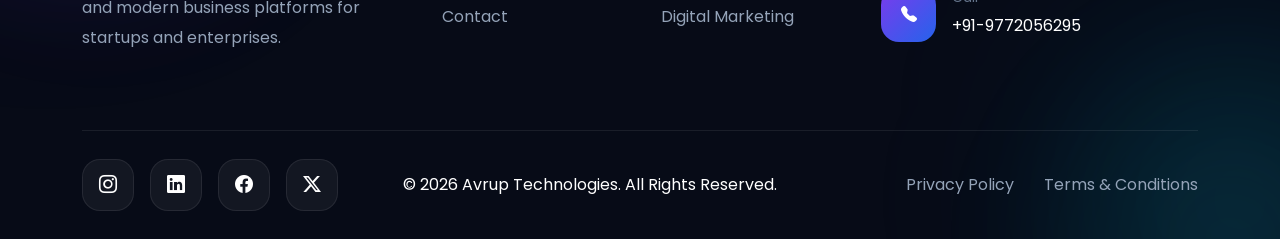
==== commit 783ae7f8: "Update about us.html" ====
--- a/about us.html
+++ b/about us.html
@@ -298,7 +298,7 @@
                     future-ready digital growth.
                 </p> -->
 
-                <P class="company-para">
+                <!-- <P class="company-para">
 
                     Our team focuses on performance,
                     creativity, responsive experiences,
@@ -306,7 +306,7 @@
                     and long-term client partnerships
                     to create solutions that are both
                     visually powerful and strategically scalable.
-                </P>
+                </P> -->
 
                 <p class="company-para">
 
@@ -977,4 +977,4 @@
 </script>
 
 </body>
-</html>+</html>
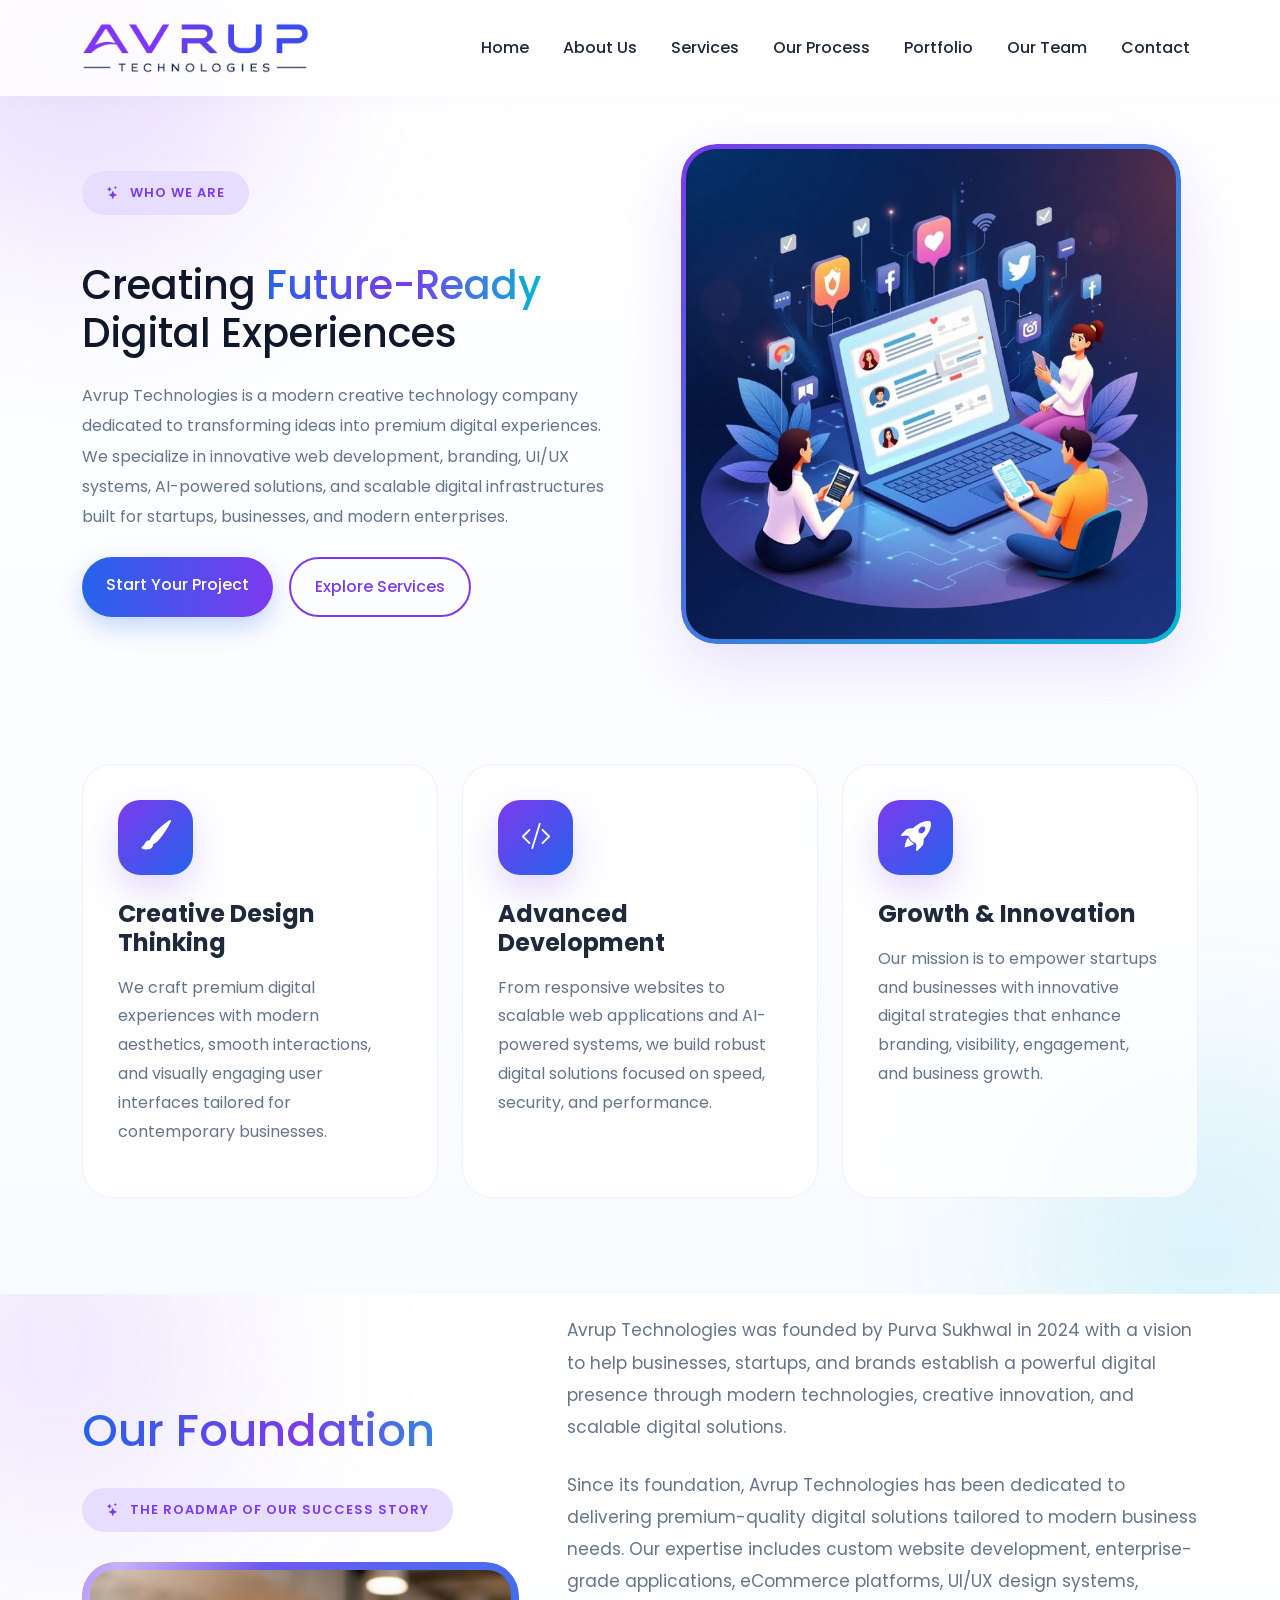
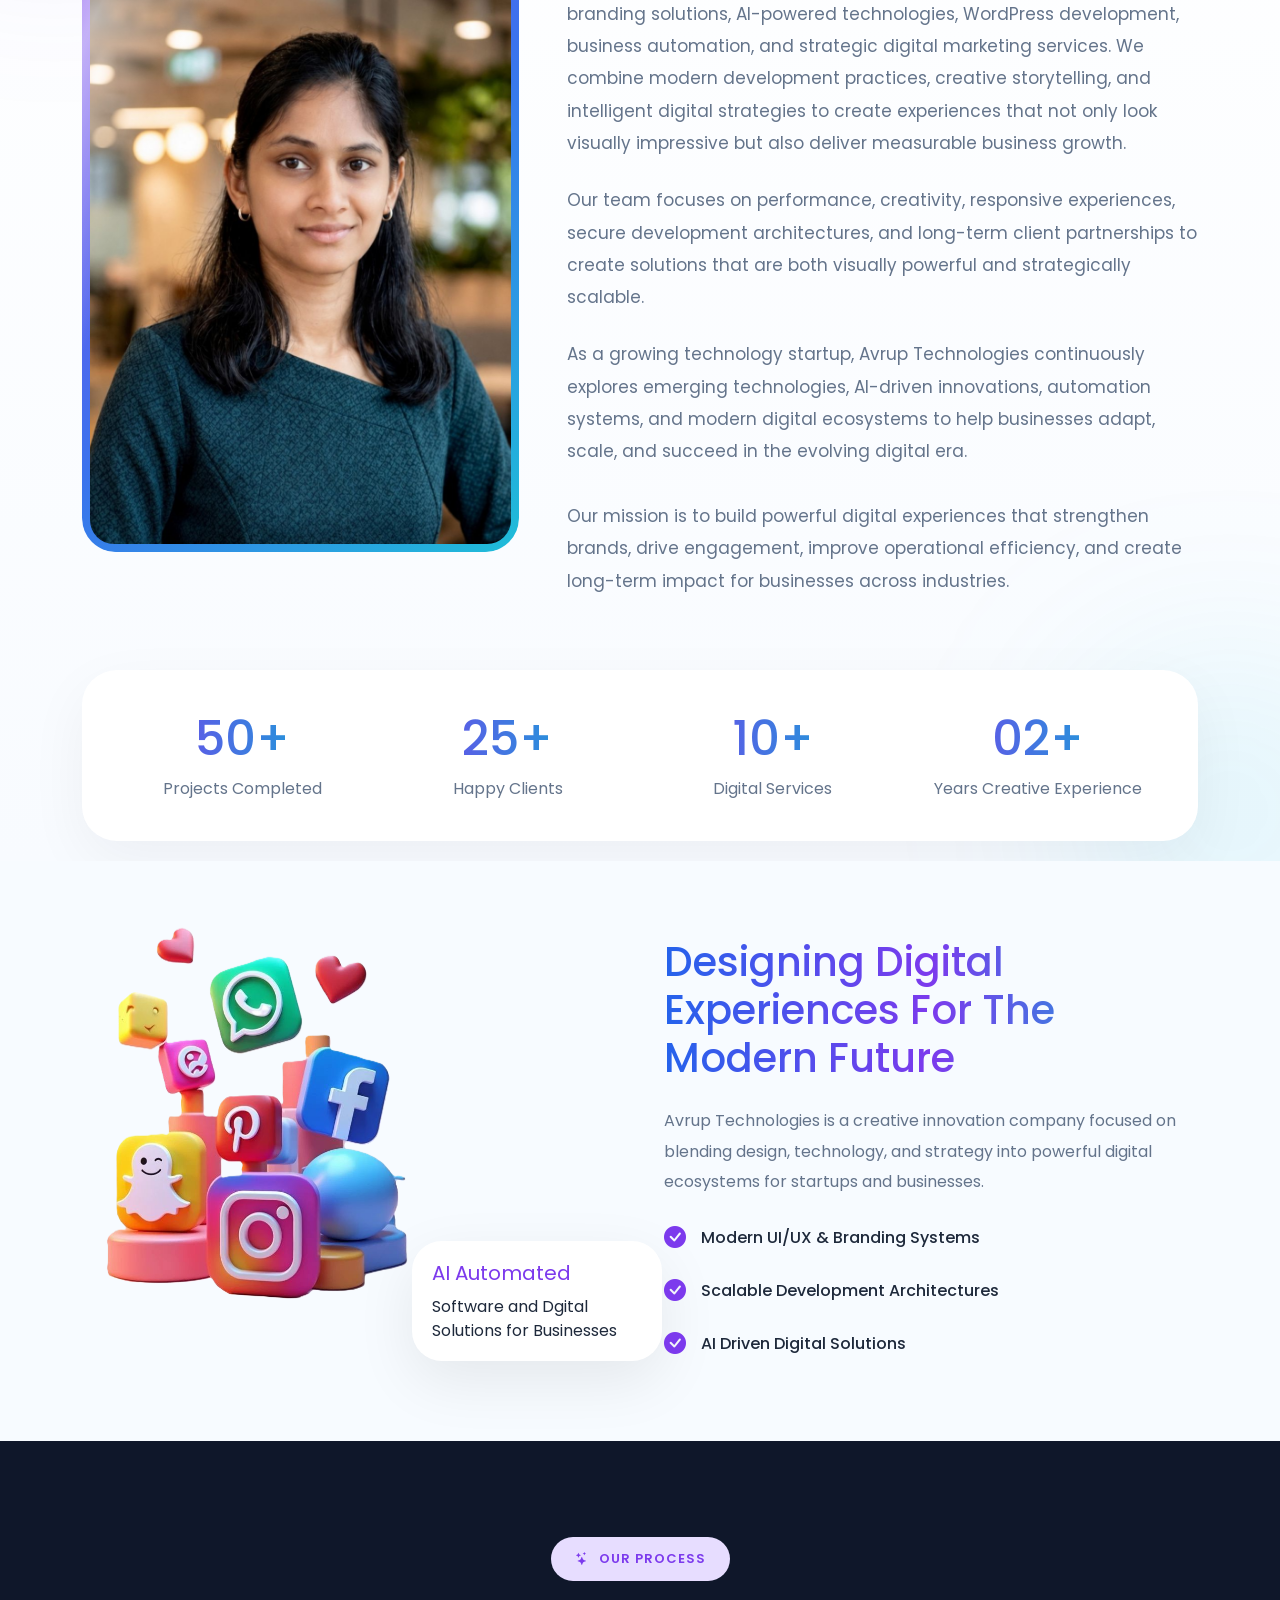
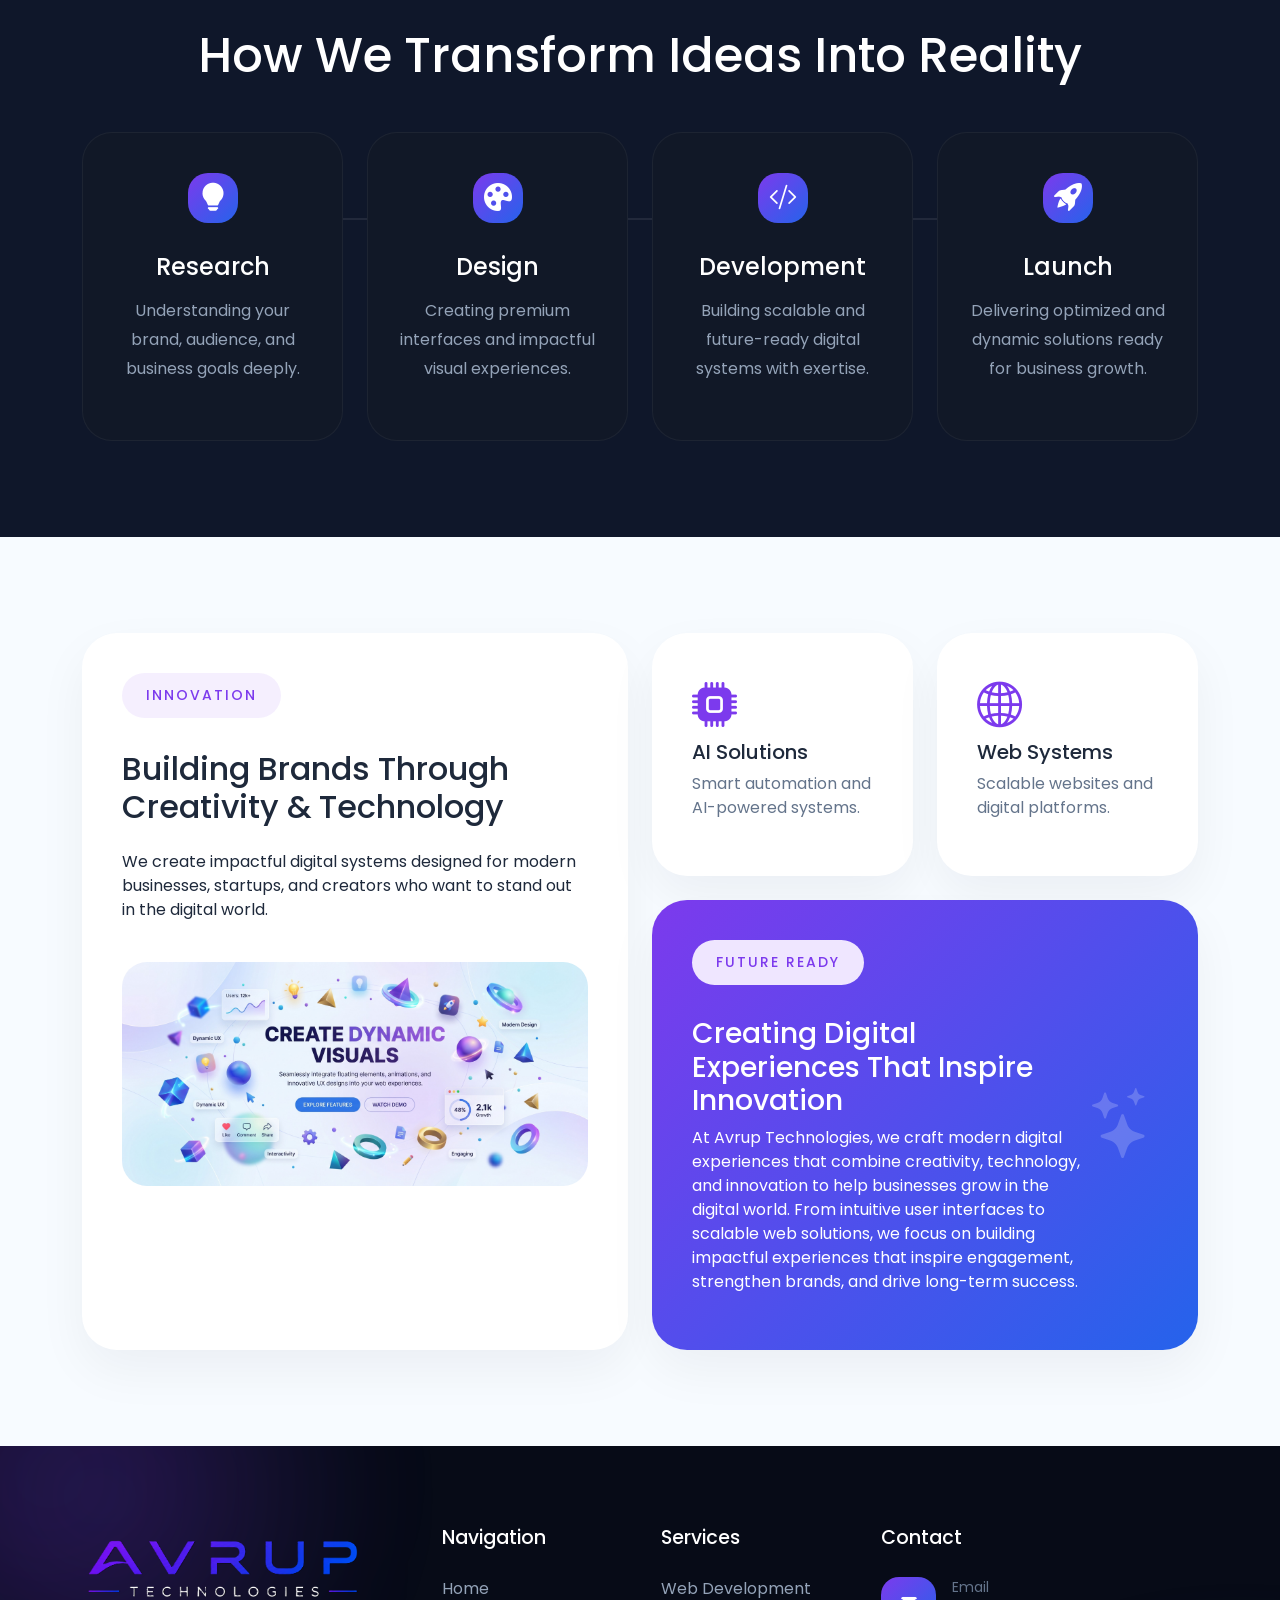
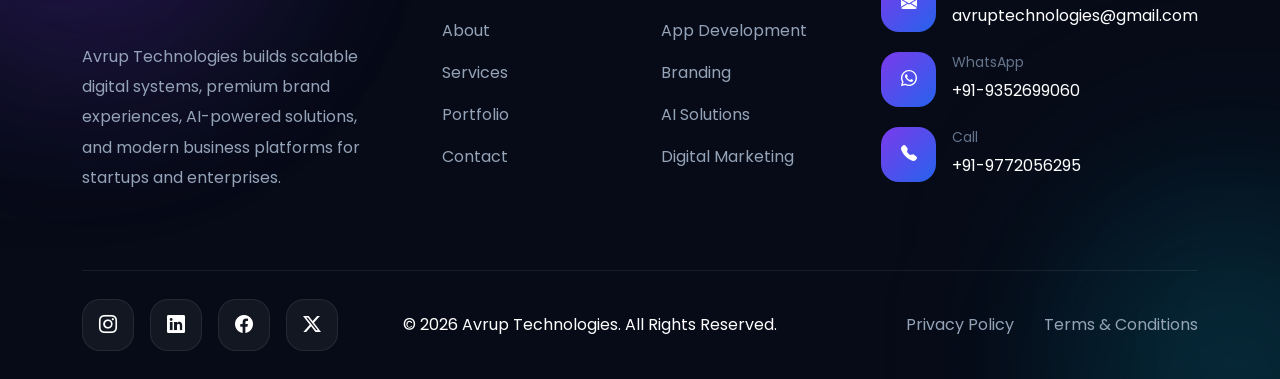
==== commit 38ce52ee: "First upload" ====
--- a/about us.html
+++ b/about us.html
@@ -298,7 +298,7 @@
                     future-ready digital growth.
                 </p> -->
 
-                <!-- <P class="company-para">
+                <P class="company-para">
 
                     Our team focuses on performance,
                     creativity, responsive experiences,
@@ -306,7 +306,7 @@
                     and long-term client partnerships
                     to create solutions that are both
                     visually powerful and strategically scalable.
-                </P> -->
+                </P>
 
                 <p class="company-para">
 
@@ -885,7 +885,7 @@
 
 </footer>
 
-<button onclick="topFunction()" id="topBtn" class="position-fixed border-0 outline-none rounded-circle text-white d-none align-items-center justify-content-center transition-all shadow" style="bottom:30px; right:30px; z-index:9999; width:55px; height:55px;">
+<button onclick="topFunction()" id="topBtn" class="position-fixed border-0 outline-none rounded-circle text-white d-none align-items-center justify-content-center transition-all shadow" style="bottom:158px; right:30px; z-index:9999; width:55px; height:55px;">
     <i class="bi bi-arrow-up-circle-fill fs-3"></i>
 </button>
 
@@ -977,4 +977,4 @@
 </script>
 
 </body>
-</html>
+</html>
--- a/style.css
+++ b/style.css
@@ -1850,7 +1850,7 @@
 .process-number{
     position:absolute;
     top:0px;
-    right:-80px;
+    right:20px;
     color:rgba(255,255,255,0.08);
     font-size:3rem;
     font-weight:500;
@@ -2616,7 +2616,7 @@
 
 .services-hero-light{
 
-    padding:30px;
+    padding:0px;
 
     min-height:100vh;
 
@@ -2628,6 +2628,13 @@
     );
 
     position:relative;
+}
+
+@media(max-width:991px){
+
+    .services-hero-light{
+        padding: 30px;
+    }
 }
 
 /* BLUR */
@@ -4455,6 +4462,8 @@
         height:70px;
         min-width:70px;
         font-size:22px;
+        left: -10px;
+        top: 10px;
     }
 
 }
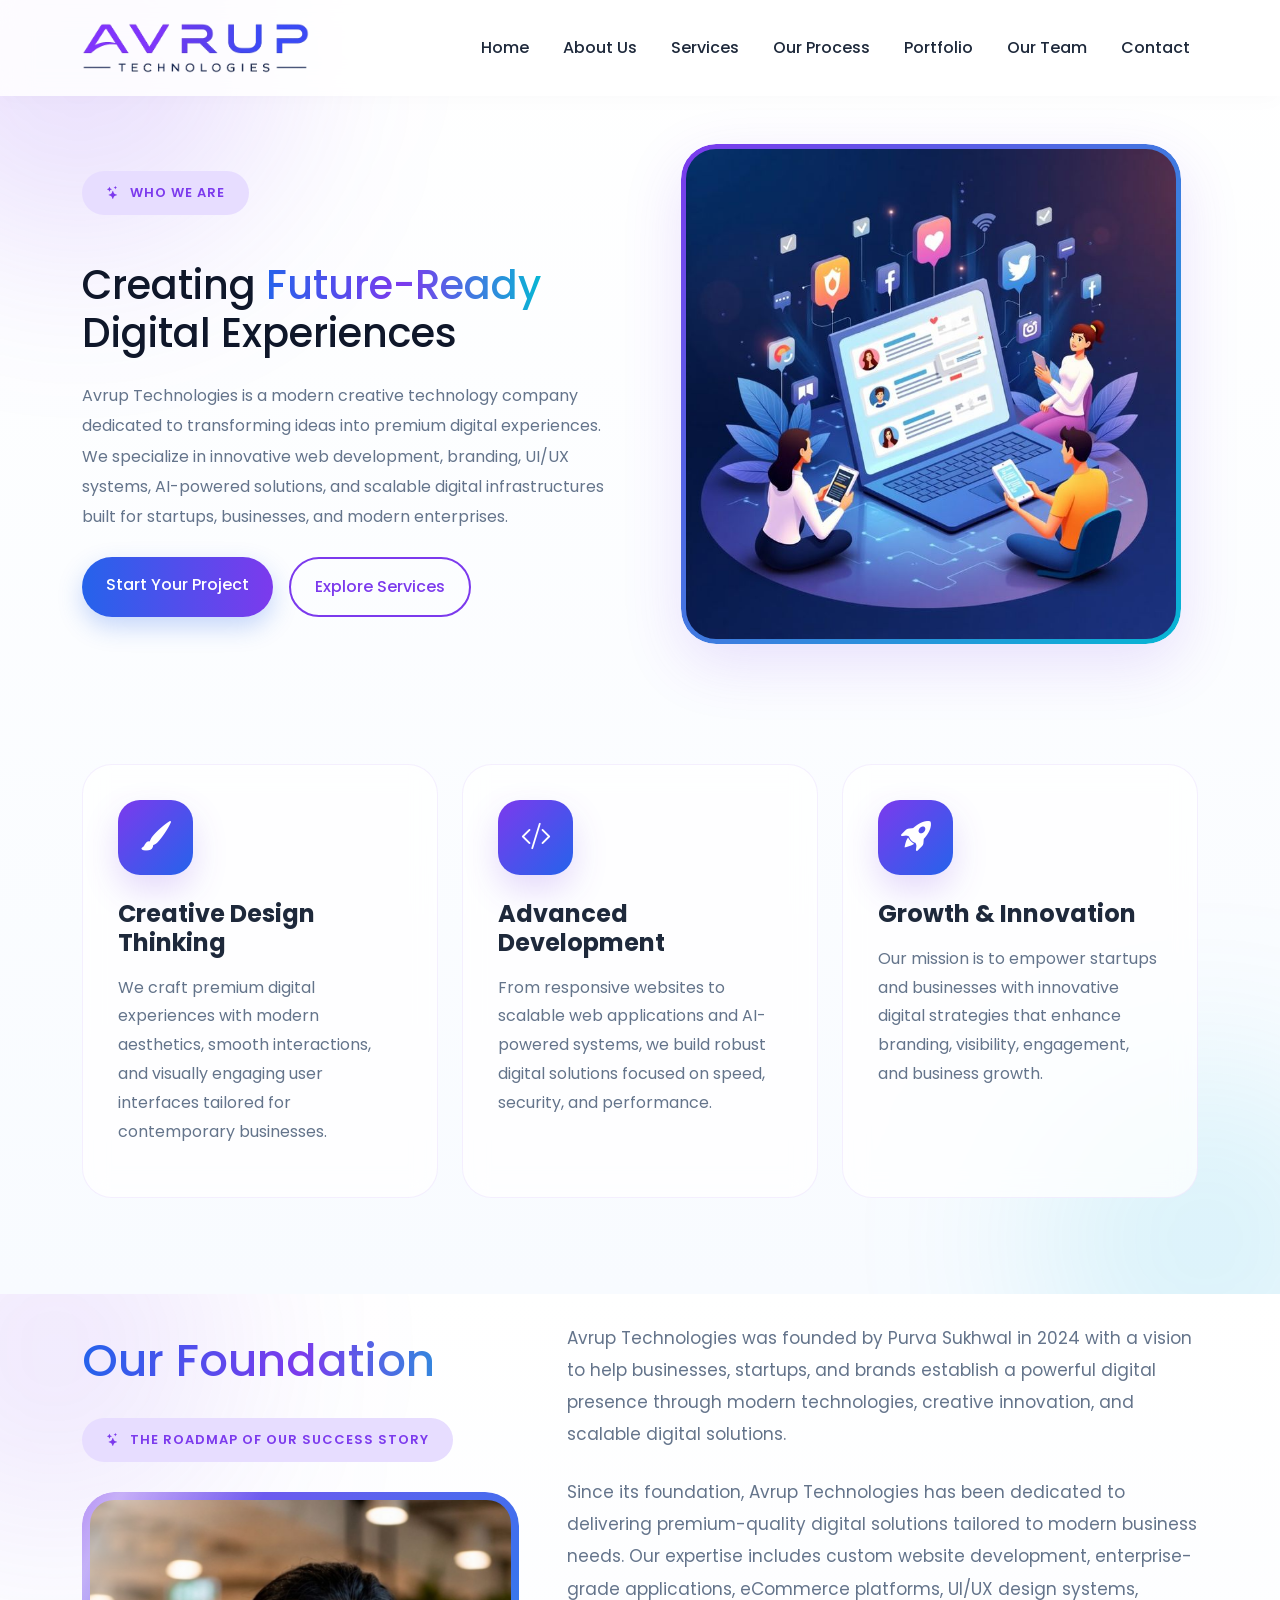
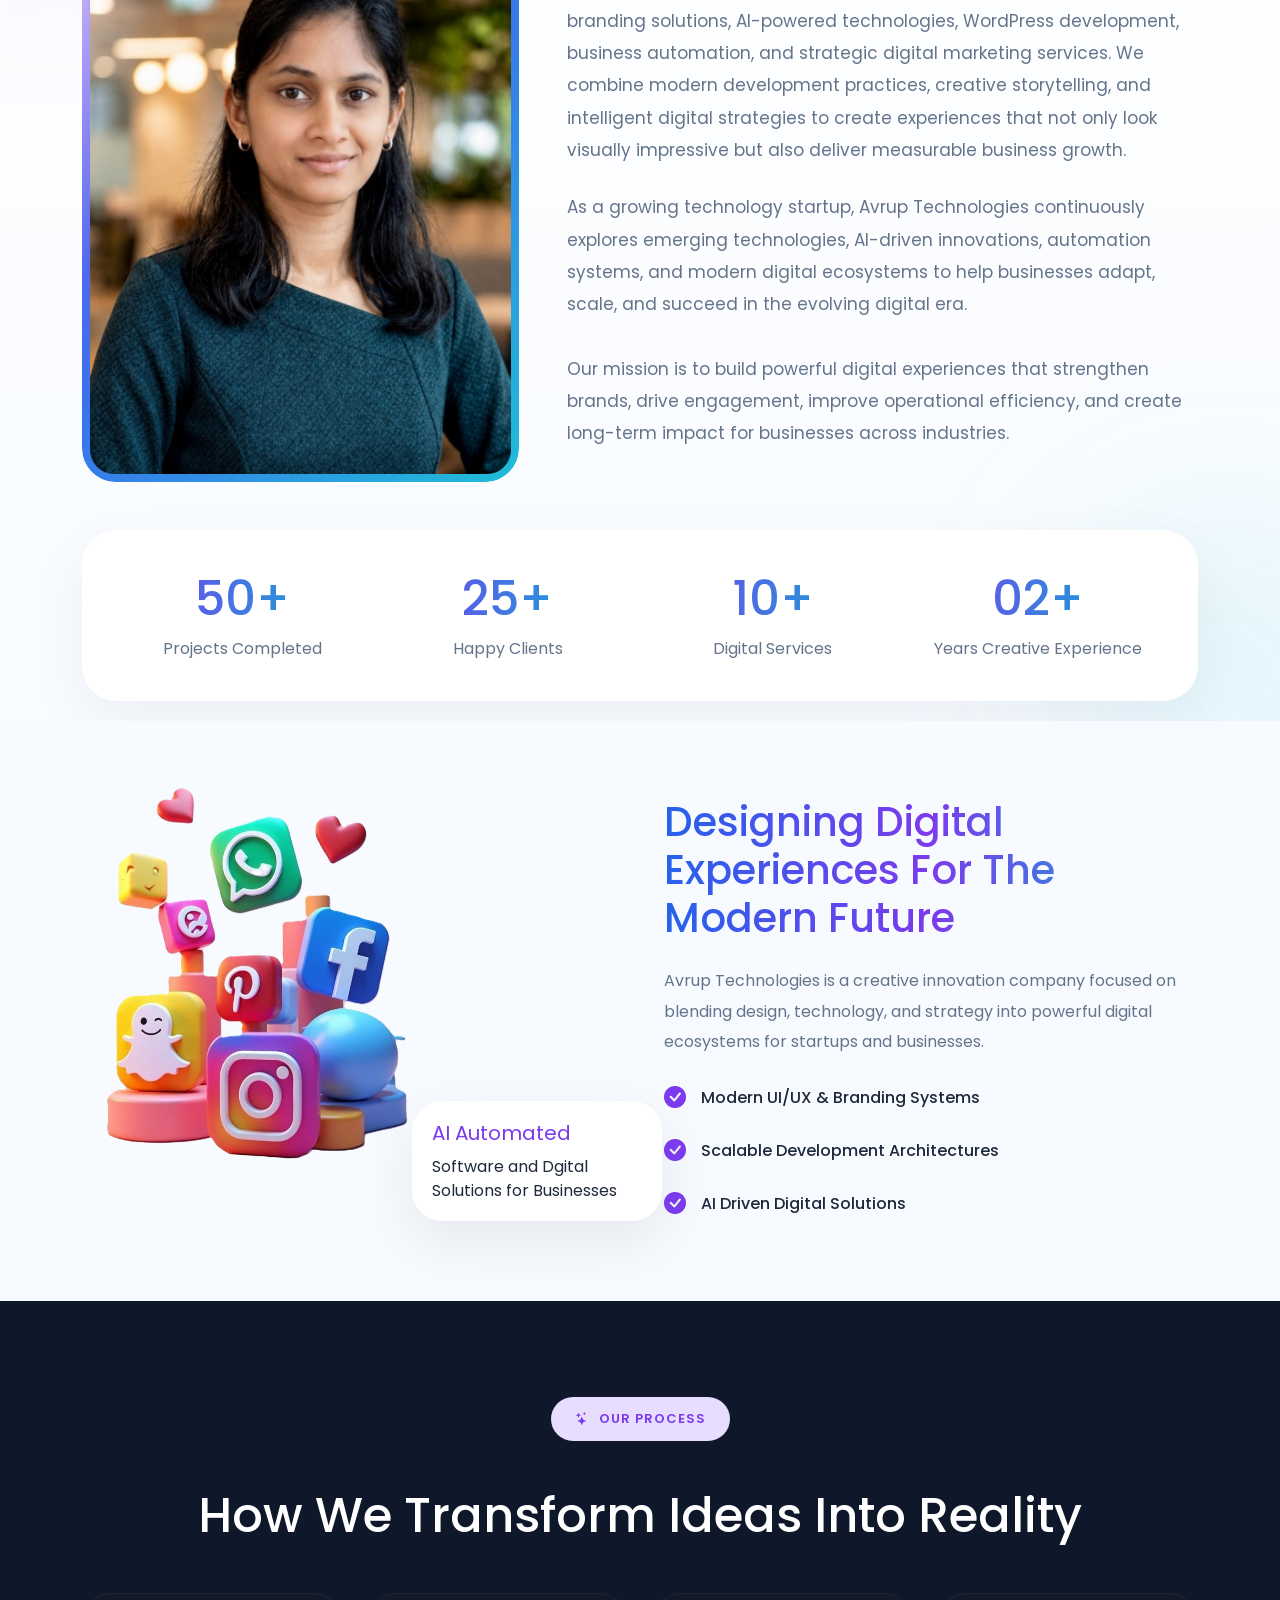
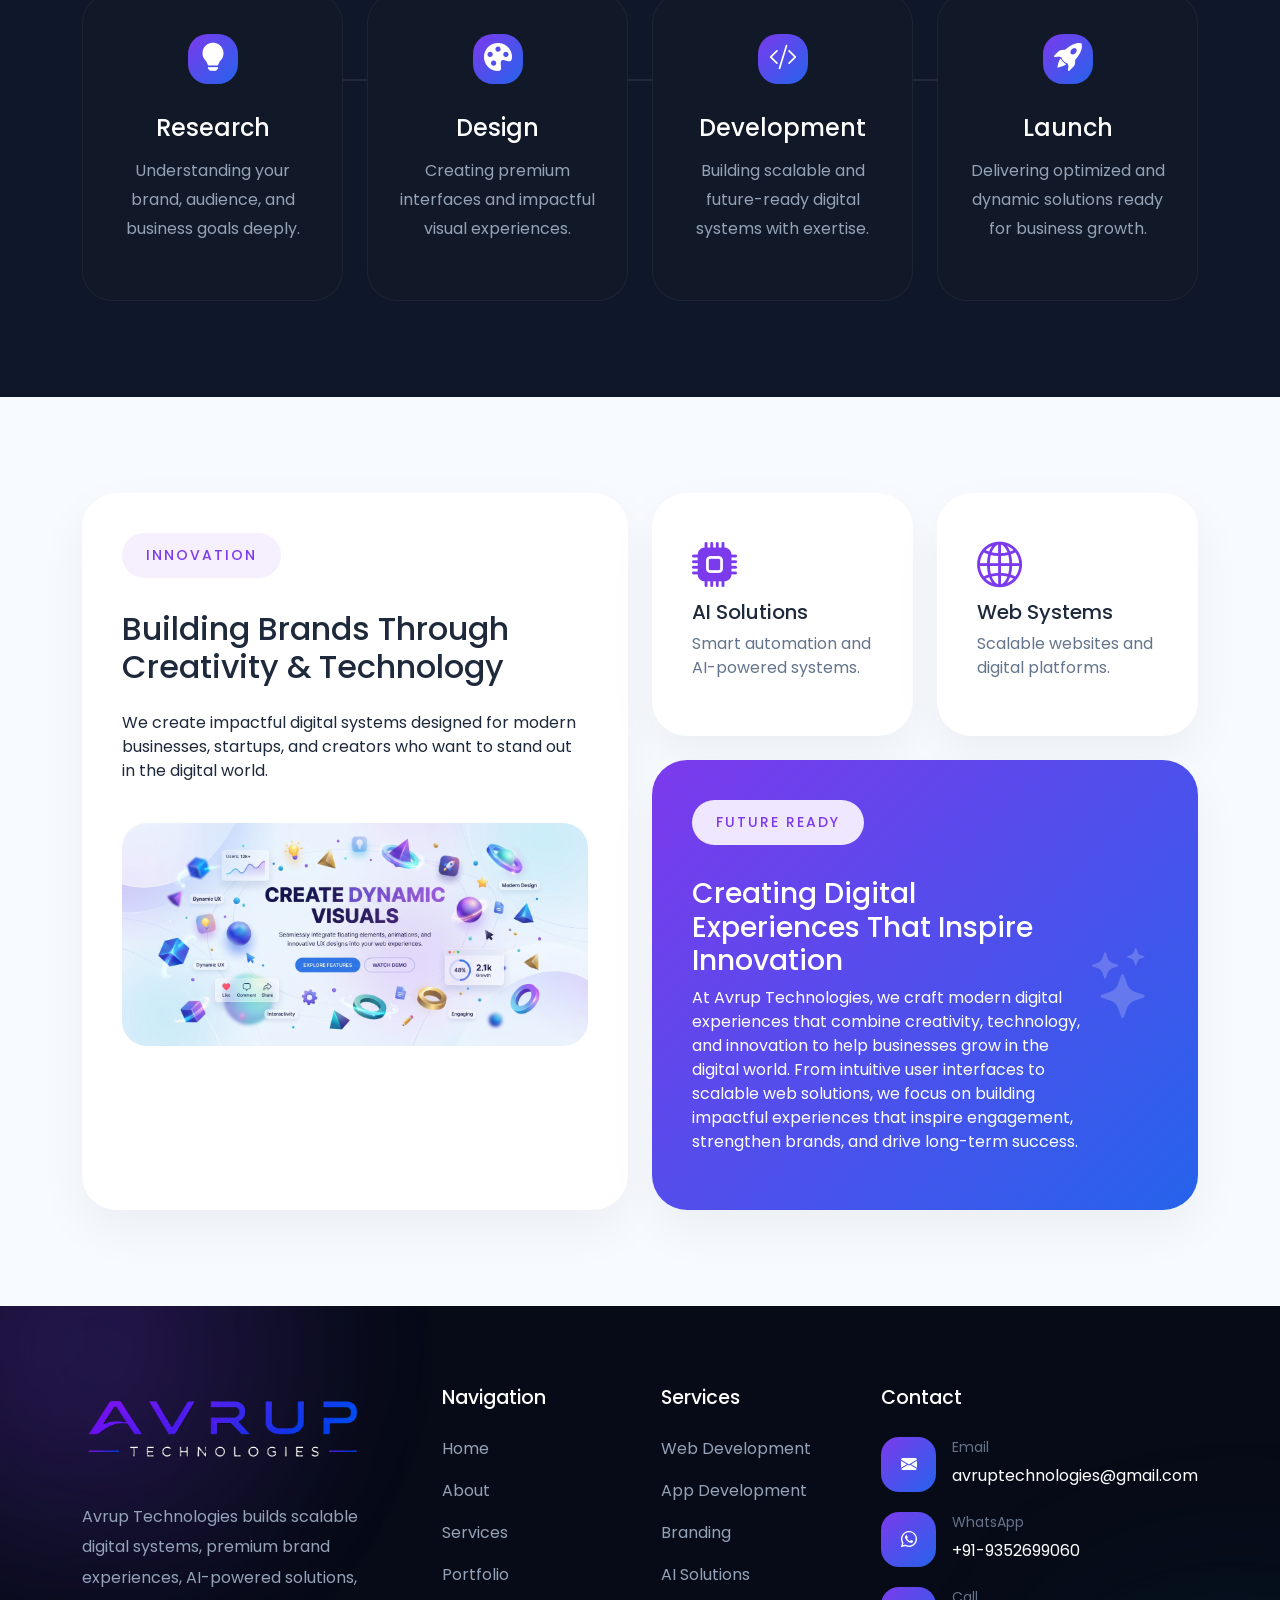
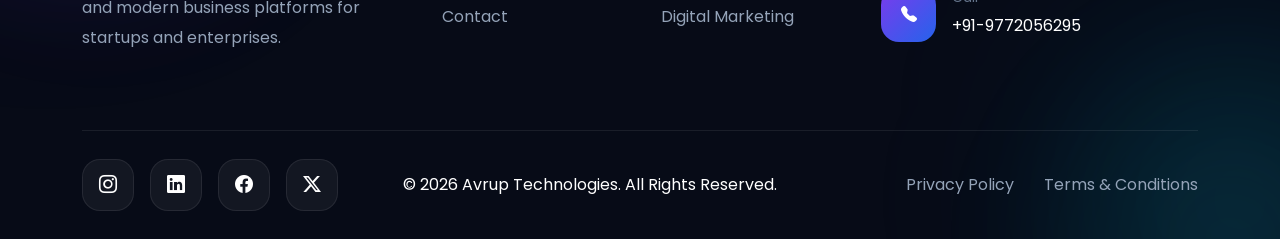
==== commit dc01d94a: "First upload" ====
--- a/about us.html
+++ b/about us.html
@@ -298,7 +298,7 @@
                     future-ready digital growth.
                 </p> -->
 
-                <P class="company-para">
+                <!-- <P class="company-para">
 
                     Our team focuses on performance,
                     creativity, responsive experiences,
@@ -306,7 +306,7 @@
                     and long-term client partnerships
                     to create solutions that are both
                     visually powerful and strategically scalable.
-                </P>
+                </P> -->
 
                 <p class="company-para">
 
@@ -977,4 +977,4 @@
 </script>
 
 </body>
-</html>+</html>
